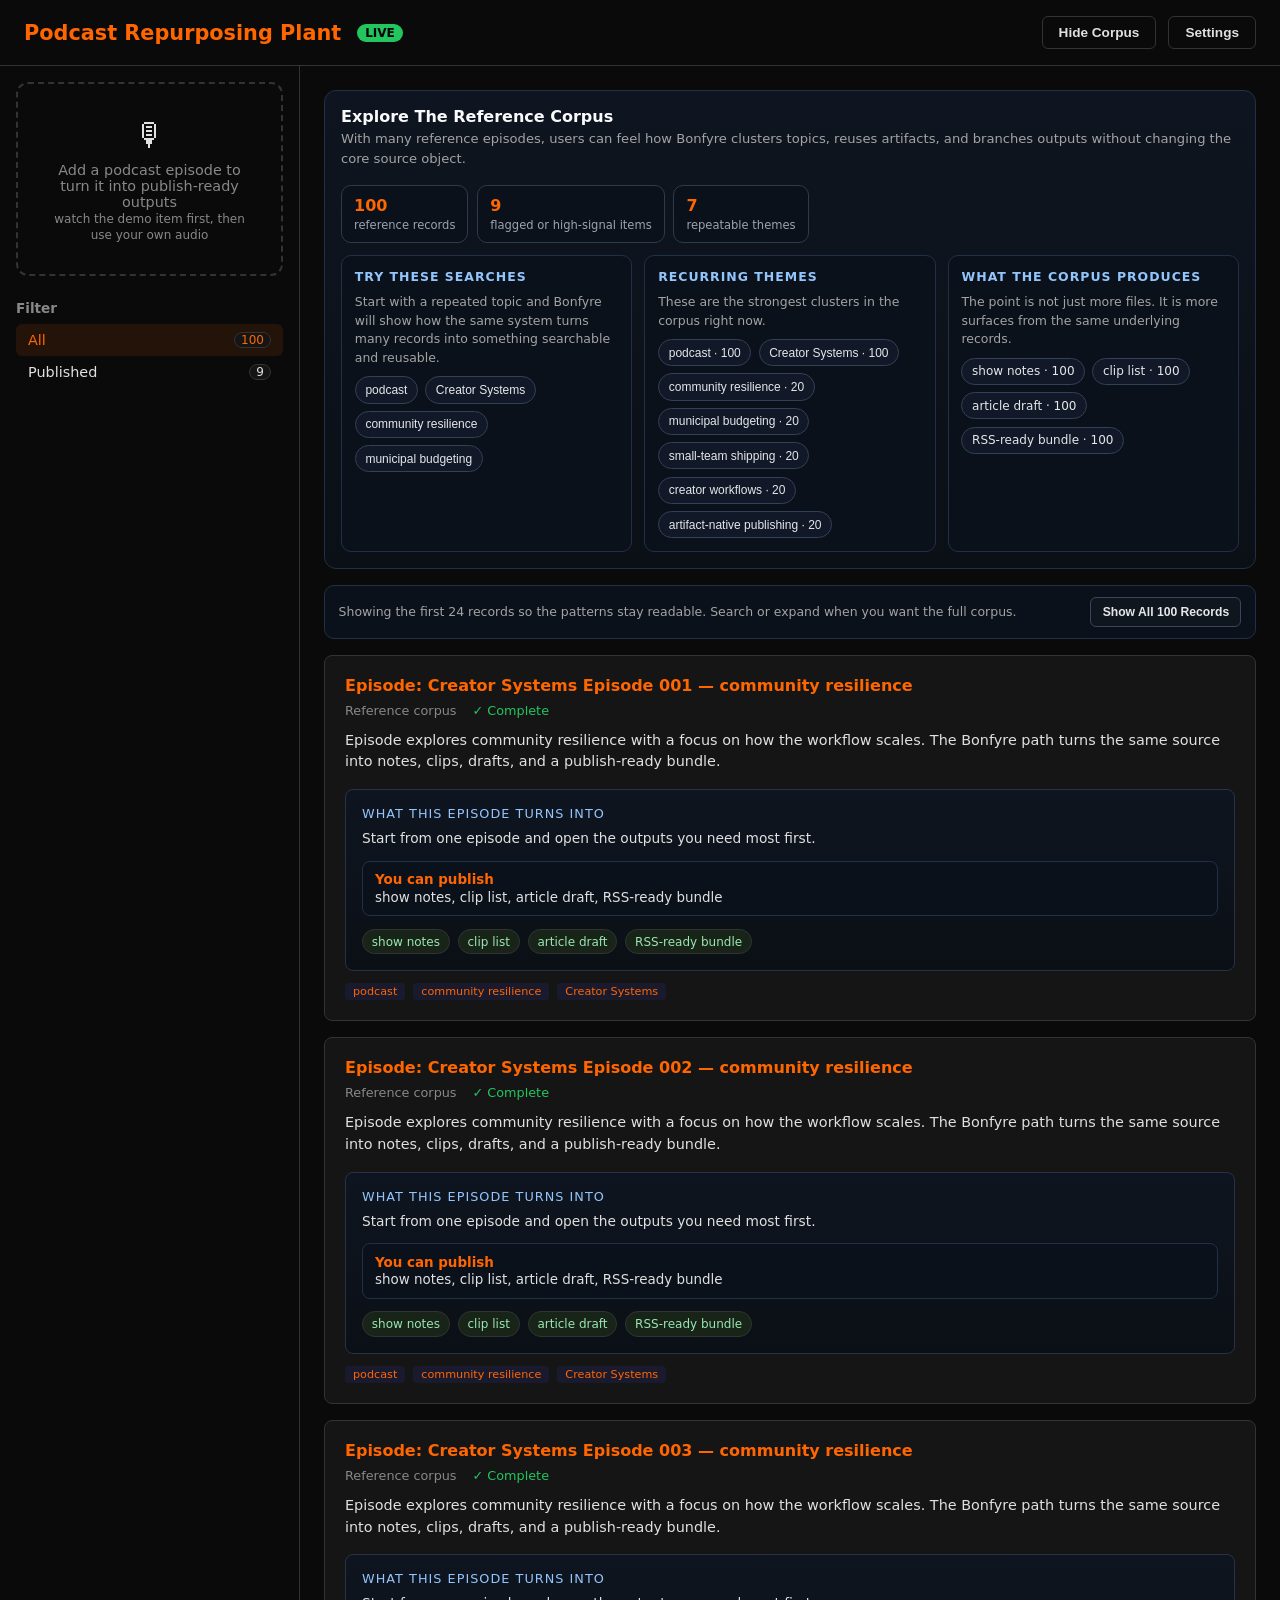
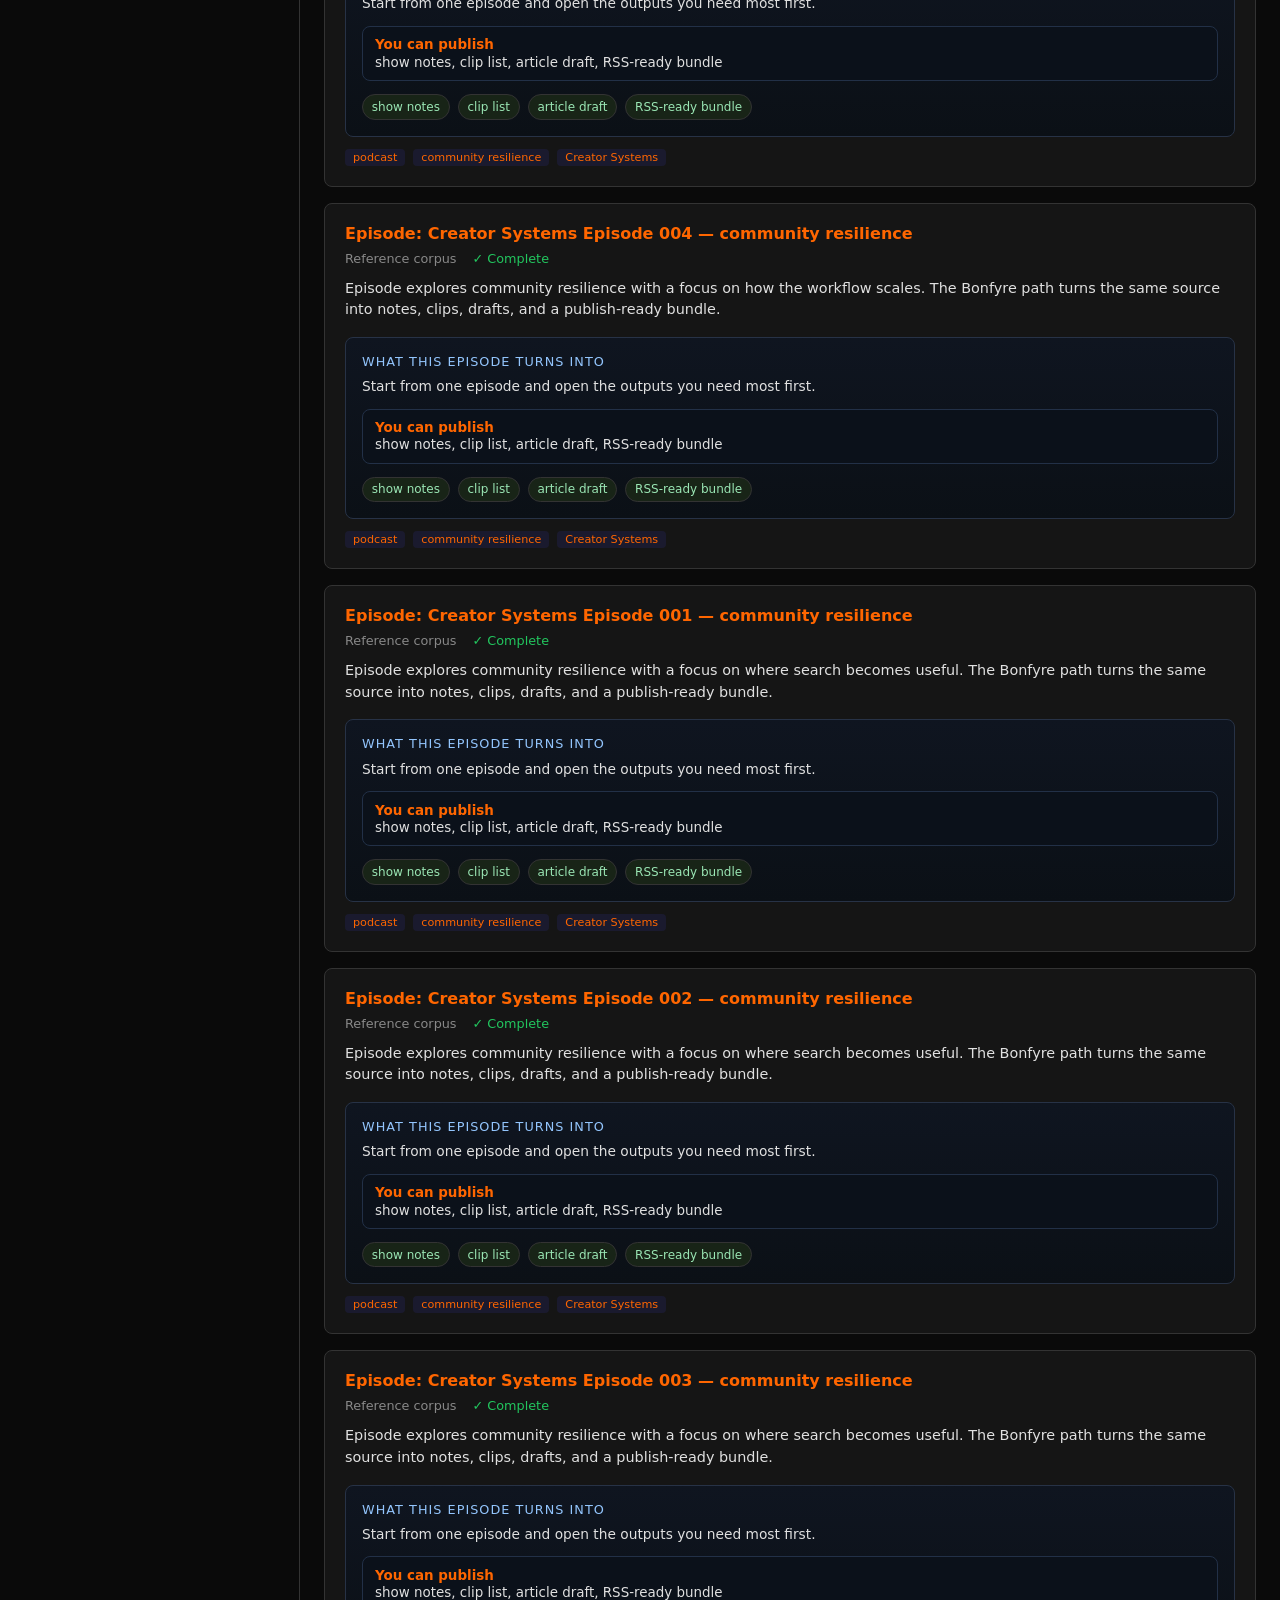
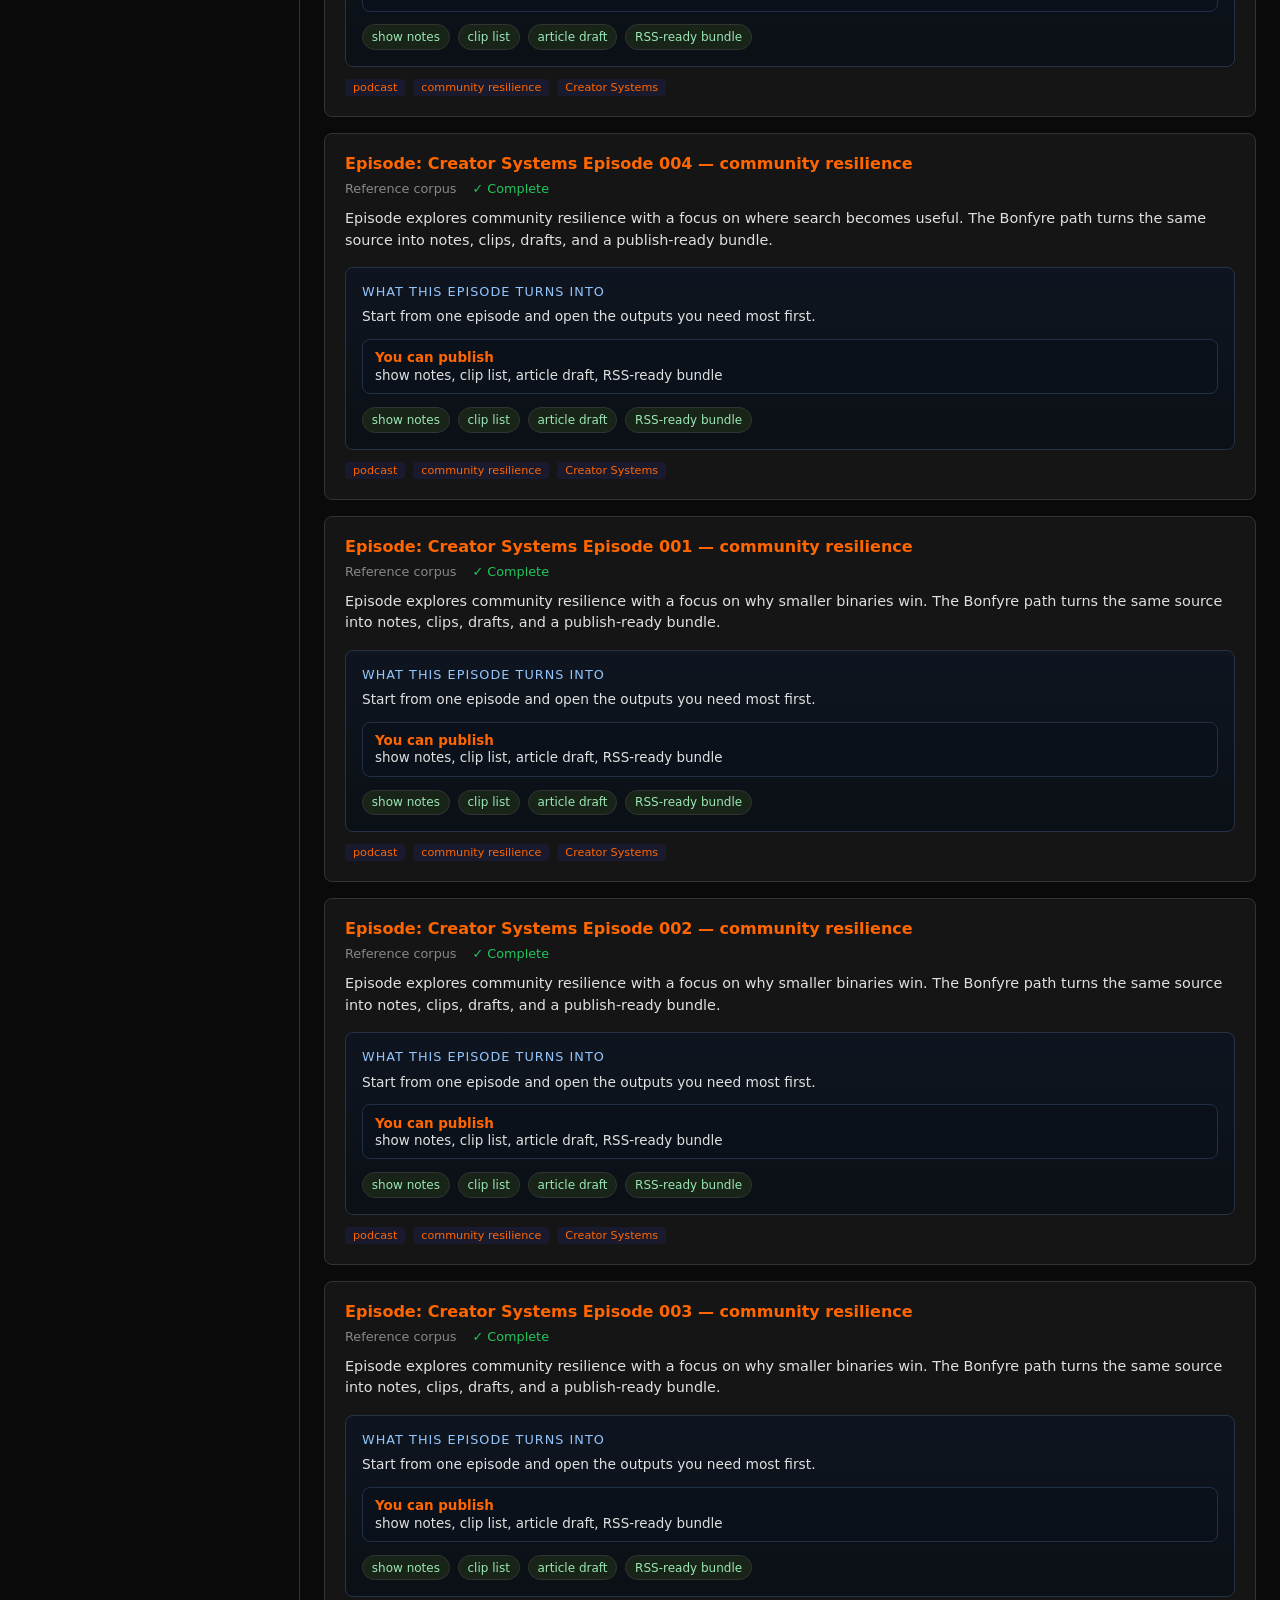
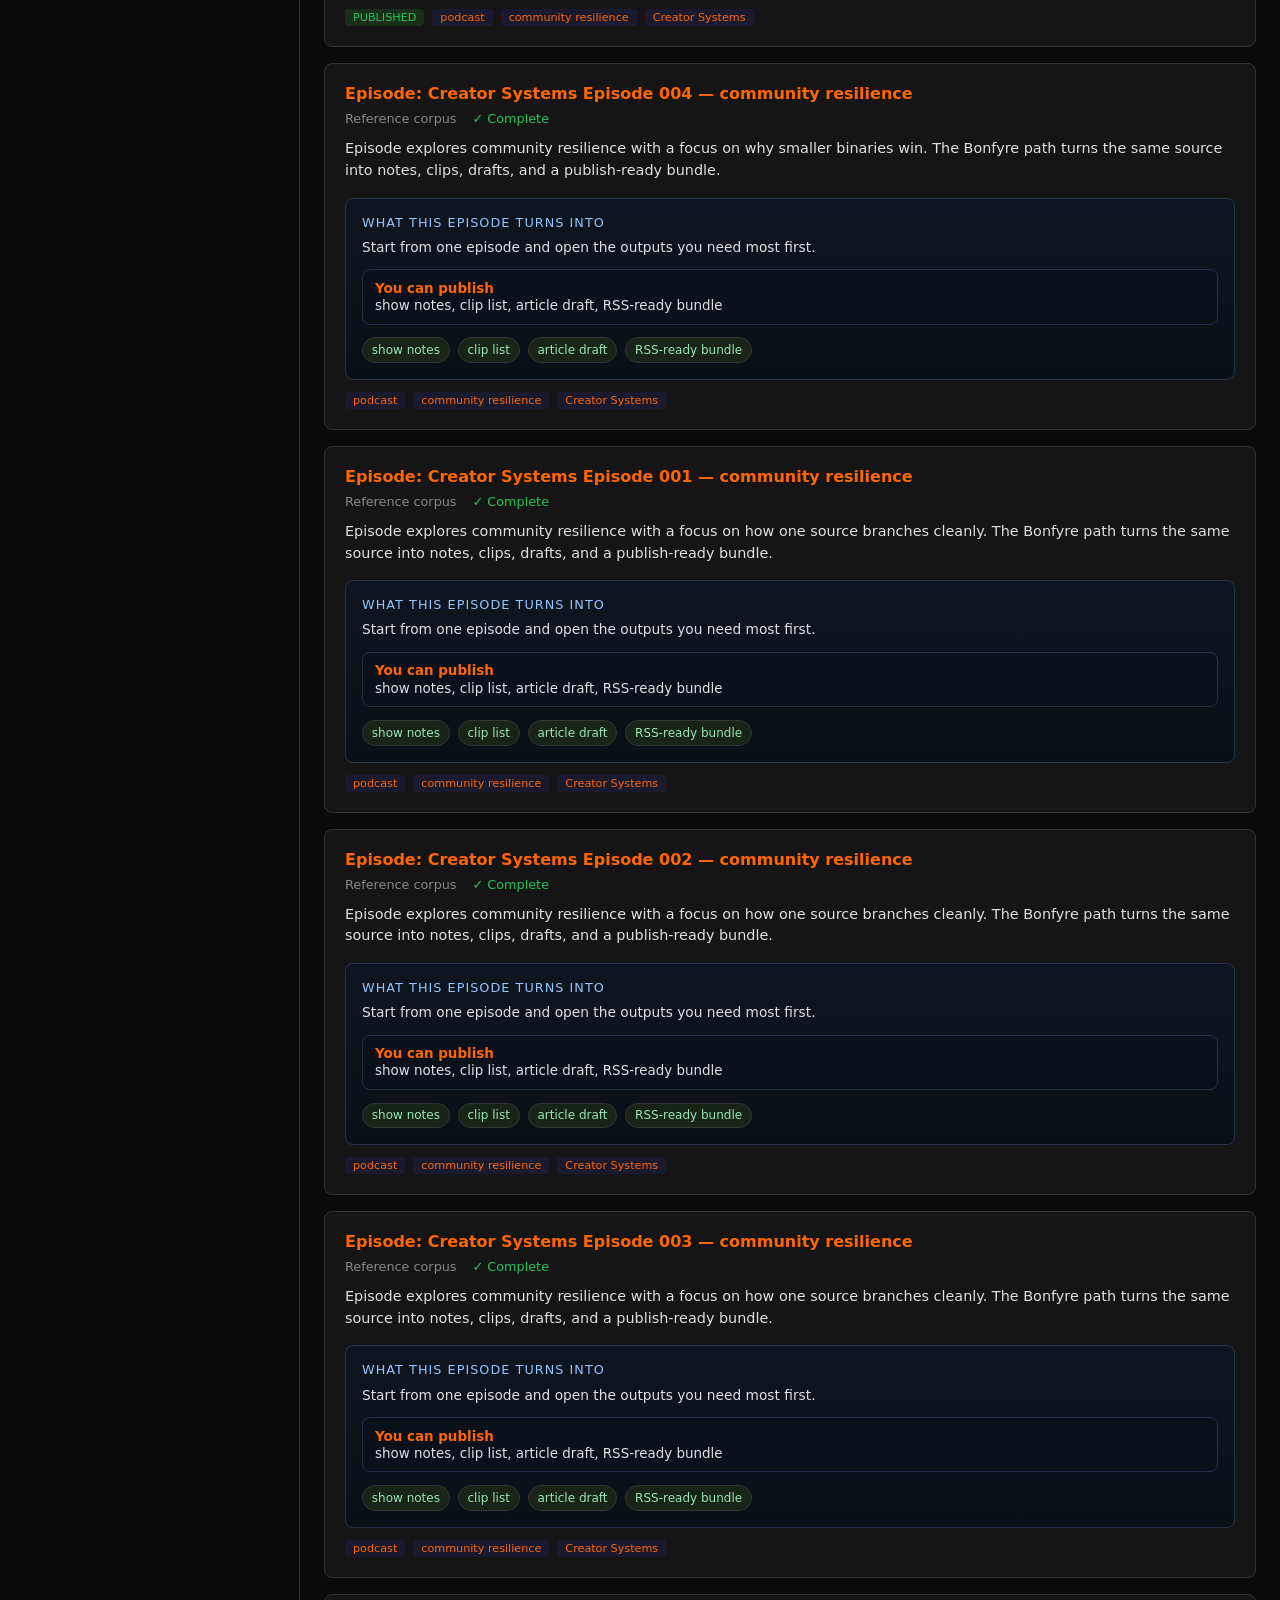
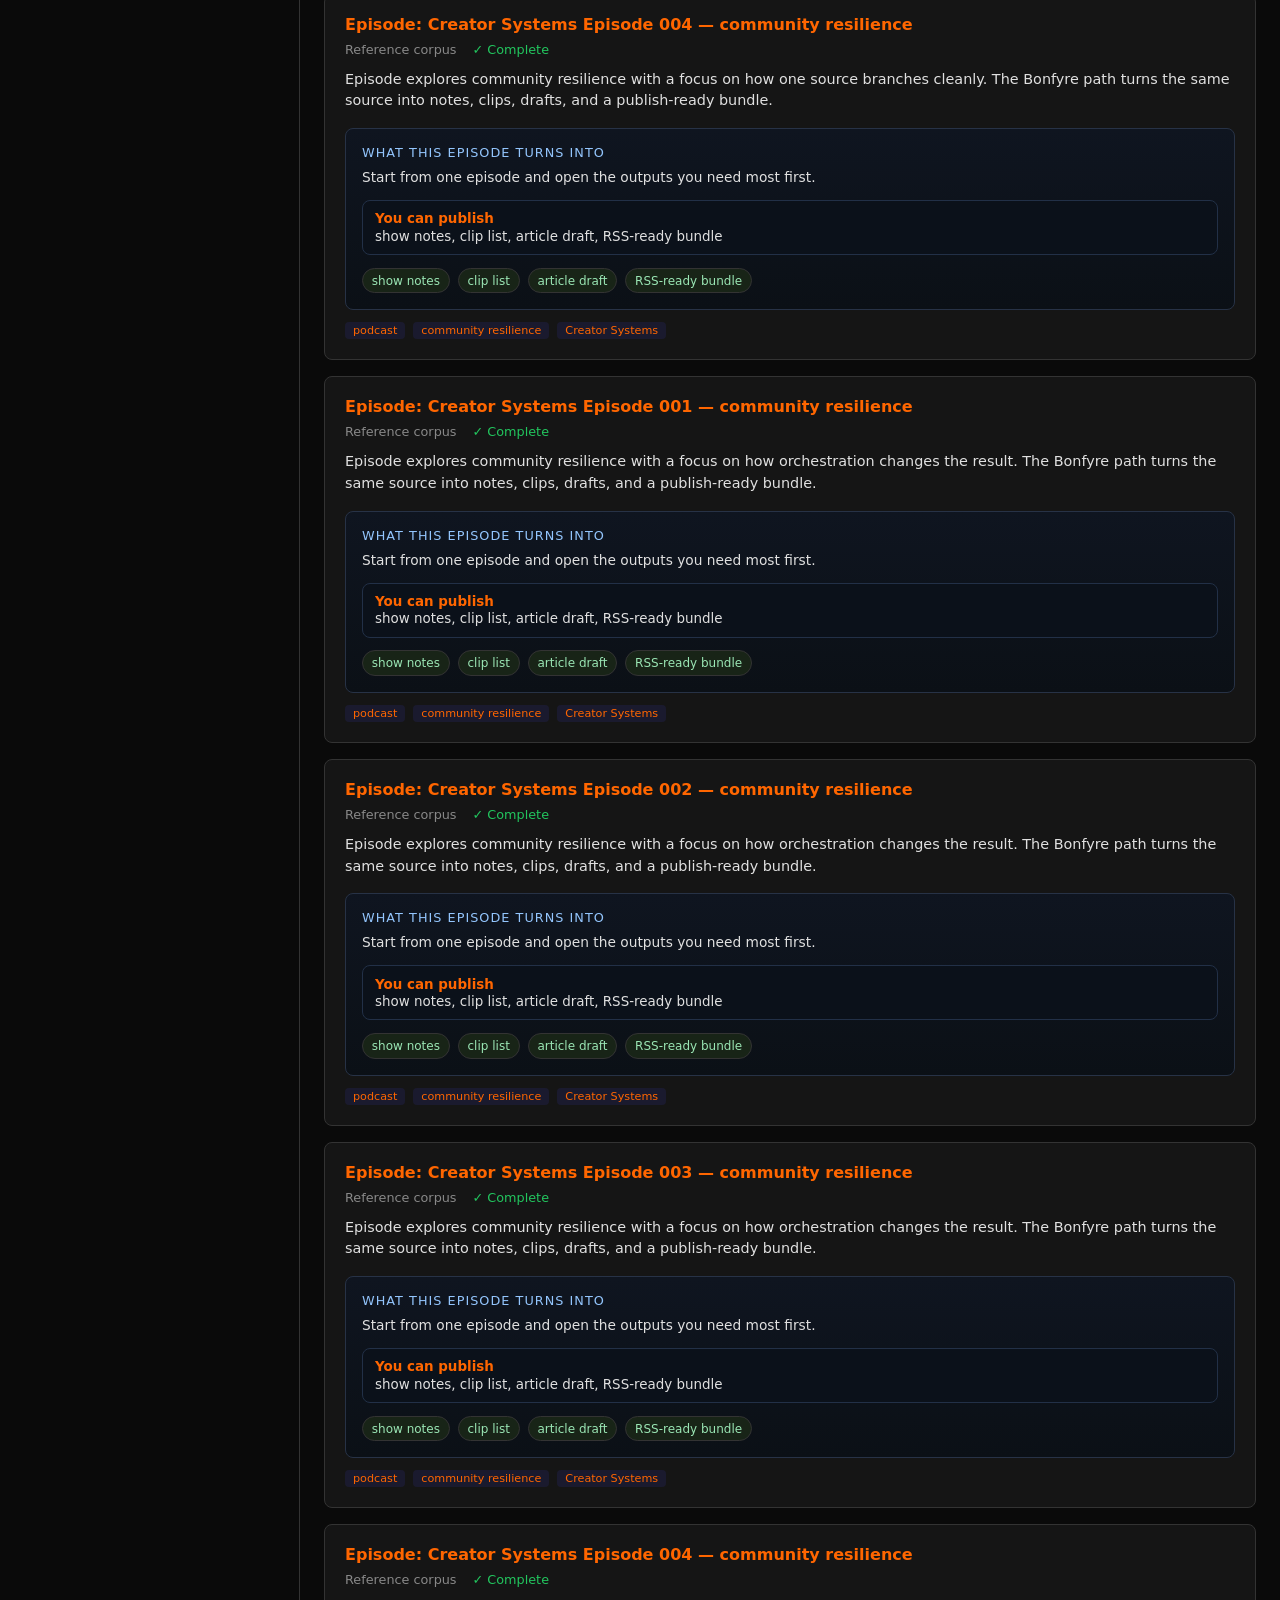
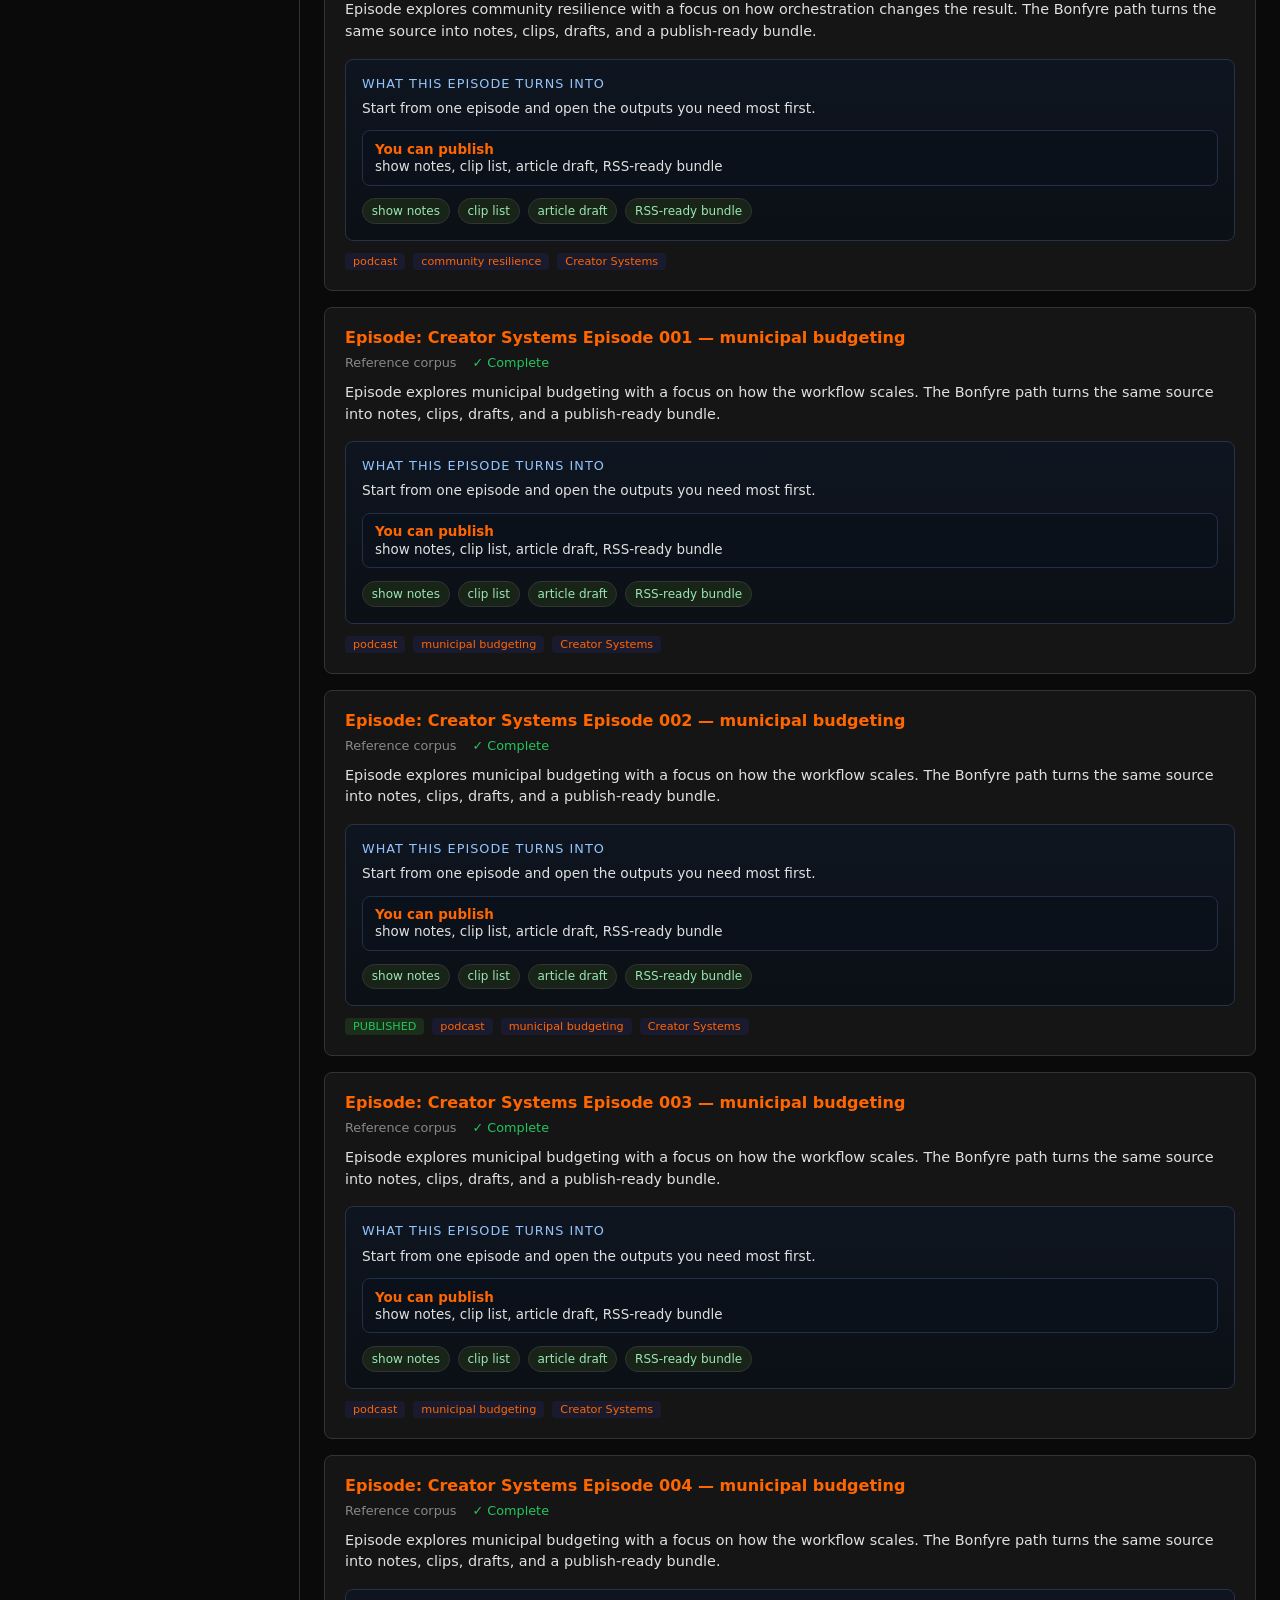
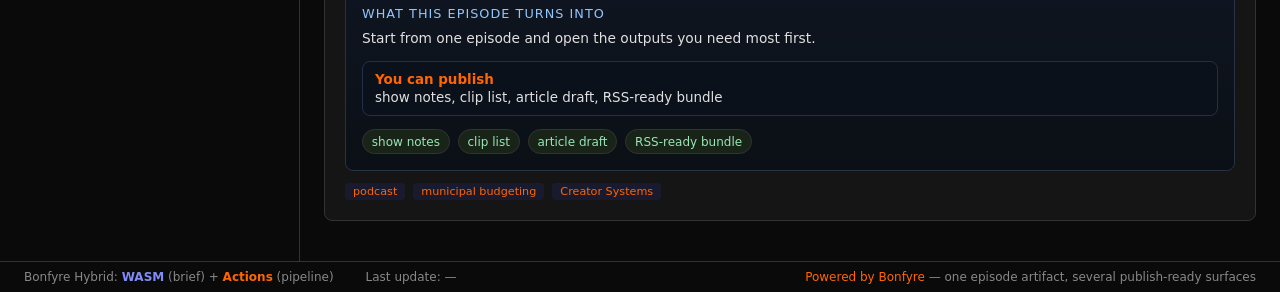
==== site/index.html @ 1b38c463 "Remove staged-demo language from live apps" ====
<!DOCTYPE html>
<html lang="en">
<head>
  <meta charset="utf-8">
  <meta name="viewport" content="width=device-width,initial-scale=1">
  <title>Podcast Repurposing Plant</title>
  <style>
    :root {
      --bg: #0a0a0a; --fg: #e0e0e0; --accent: #ff6600;
      --surface: #151515; --border: #333; --dim: #888;
      --green: #22c55e; --red: #ef4444; --yellow: #eab308;
    }
    * { margin: 0; padding: 0; box-sizing: border-box; }
    body { font-family: system-ui, -apple-system, sans-serif; background: var(--bg); color: var(--fg); }
    .app { display: grid; grid-template-columns: 300px 1fr; grid-template-rows: auto 1fr auto; min-height: 100vh; }
    header { grid-column: 1 / -1; padding: 1rem 1.5rem; border-bottom: 1px solid var(--border); display: flex; align-items: center; gap: 1rem; }
    .sidebar { border-right: 1px solid var(--border); padding: 1rem; overflow-y: auto; }
    .main { padding: 1.5rem; overflow-y: auto; }
    h1 { font-size: 1.3rem; color: var(--accent); }
    .badge { font-size: .75rem; padding: 2px 8px; border-radius: 999px; font-weight: 600; }
    .badge-live { background: var(--green); color: #000; }
    .badge-processing { background: var(--yellow); color: #000; animation: pulse 1.5s infinite; }
    @keyframes pulse { 50% { opacity: .6; } }
    .header-right { margin-left: auto; display: flex; gap: .75rem; align-items: center; }
    .dropzone { border: 2px dashed var(--border); border-radius: 12px; padding: 2rem; text-align: center; cursor: pointer; transition: all .2s; margin-bottom: 1rem; }
    .dropzone:hover, .dropzone.drag-over { border-color: var(--accent); background: rgba(255,102,0,.05); }
    .dropzone input { display: none; }
    .dropzone-icon { font-size: 2rem; margin-bottom: .5rem; }
    .dropzone-text { color: var(--dim); font-size: .9rem; }
    .pipeline { margin-top: 1rem; }
    .pipeline-step { display: flex; align-items: center; gap: .5rem; padding: .5rem .75rem; border-left: 3px solid var(--border); margin-left: .5rem; font-size: .85rem; transition: all .3s; }
    .pipeline-step.active { border-color: var(--accent); color: var(--accent); }
    .pipeline-step.done { border-color: var(--green); color: var(--green); }
    .pipeline-step.wasm { border-color: #818cf8; color: #818cf8; }
    .pipeline-step .label { flex: 1; }
    .pipeline-step .where { font-size: .7rem; opacity: .6; }
    .card { background: var(--surface); border: 1px solid var(--border); border-radius: 8px; padding: 1.25rem; margin-bottom: 1rem; }
    .card h3 { color: var(--accent); font-size: 1rem; margin-bottom: .5rem; }
    .card-meta { font-size: .8rem; color: var(--dim); margin-bottom: .75rem; display: flex; gap: 1rem; }
    .card-body { font-size: .9rem; line-height: 1.5; }
    .card-tags { margin-top: .75rem; display: flex; gap: .5rem; flex-wrap: wrap; }
    .capability-block { margin-top: 1rem; padding: 1rem; border: 1px solid #2a2a4a; border-radius: 8px; background: #101018; }
    .capability-title { font-size: .8rem; letter-spacing: .08em; text-transform: uppercase; color: #818cf8; margin-bottom: .5rem; }
    .operator-chain, .output-grid, .swap-list { display: flex; gap: .5rem; flex-wrap: wrap; }
    .operator-chip, .output-chip, .swap-chip { font-size: .75rem; padding: .3rem .55rem; border-radius: 999px; border: 1px solid var(--border); }
    .operator-chip { background: #16162a; color: #d7dcff; }
    .output-chip { background: #182417; color: #9ae6b4; }
    .swap-chip { background: #241a12; color: #f6ad55; }
    .capability-copy { font-size: .8rem; color: var(--dim); margin: .65rem 0; }
    .result-block { margin-top: 1rem; padding: 1rem; border: 1px solid #273246; border-radius: 8px; background: linear-gradient(180deg,#0f1520,#0b1016); }
    .result-title { font-size: .8rem; letter-spacing: .08em; text-transform: uppercase; color: #93c5fd; margin-bottom: .45rem; }
    .result-copy { font-size: .86rem; line-height: 1.5; color: var(--fg); margin-bottom: .75rem; }
    .result-list { display: grid; gap: .45rem; margin-bottom: .8rem; }
    .result-item { padding: .65rem .75rem; border: 1px solid #223047; border-radius: 8px; background: #0b111a; font-size: .84rem; color: var(--fg); }
    .result-item strong { color: var(--accent); display: block; margin-bottom: .15rem; }
    .result-actions { display: flex; gap: .5rem; flex-wrap: wrap; }
    .result-link { display: inline-flex; align-items: center; gap: .35rem; padding: .45rem .7rem; border-radius: 6px; border: 1px solid #38465d; background: rgba(255,255,255,.02); color: var(--fg); text-decoration: none; font-size: .78rem; font-weight: 600; }
    .result-link:hover { border-color: var(--accent); color: var(--accent); }
    .tag { font-size: .7rem; padding: 2px 8px; border-radius: 4px; background: #1a1a2e; color: var(--accent); }
    .tag-urgent { background: #3b1111; color: var(--red); }
    .preview { background: #0d0d1a; border: 1px solid #2a2a4a; border-radius: 8px; padding: 1rem; margin-top: 1rem; }
    .preview h4 { color: #818cf8; font-size: .85rem; margin-bottom: .5rem; }
    .preview pre { font-size: .8rem; white-space: pre-wrap; color: var(--dim); max-height: 300px; overflow-y: auto; }
    .wasm-badge { font-size: .65rem; background: #818cf8; color: #000; padding: 1px 6px; border-radius: 3px; margin-left: .5rem; }
    .config { margin-top: 1.5rem; }
    .config h4 { font-size: .85rem; color: var(--dim); margin-bottom: .5rem; }
    .config input { width: 100%; padding: .5rem; background: var(--surface); border: 1px solid var(--border); border-radius: 4px; color: var(--fg); font-size: .85rem; margin-bottom: .5rem; }
    .config label { font-size: .8rem; color: var(--dim); display: block; margin-bottom: .25rem; }
    .btn { padding: .5rem 1rem; border-radius: 6px; border: none; cursor: pointer; font-size: .85rem; font-weight: 600; transition: all .15s; }
    .btn-primary { background: var(--accent); color: #000; }
    .btn-primary:hover { background: #e65c00; }
    .btn-ghost { background: transparent; border: 1px solid var(--border); color: var(--fg); }
    .filter-list { list-style: none; margin-top: .5rem; }
    .filter-item { padding: .5rem .75rem; border-radius: 6px; cursor: pointer; font-size: .9rem; display: flex; justify-content: space-between; }
    .filter-item:hover { background: rgba(255,255,255,.05); }
    .filter-item.active { background: rgba(255,102,0,.1); color: var(--accent); }
    .filter-count { font-size: .75rem; background: var(--surface); border: 1px solid var(--border); padding: 0 6px; border-radius: 999px; }
    .status-bar { grid-column: 1 / -1; border-top: 1px solid var(--border); padding: .5rem 1.5rem; font-size: .75rem; color: var(--dim); display: flex; gap: 2rem; }
    @media (max-width: 980px) { .compare-grid { grid-template-columns: 1fr; } }
    @media (max-width: 768px) { .app { grid-template-columns: 1fr; } .sidebar { border-right: none; border-bottom: 1px solid var(--border); } }
    

  </style>
</head>
<body>
  <div class="app">
    <header>
      <h1>Podcast Repurposing Plant</h1>
      <span class="badge badge-live" id="statusBadge">LIVE</span>
      <div class="header-right">
        <button class="btn btn-ghost" id="toggleDemoBtn" type="button">Hide Corpus</button>
        <button class="btn btn-ghost" onclick="toggleConfig()">Settings</button>
      </div>
    </header>
    <div class="sidebar">
      <div class="dropzone" id="dropzone">
        <div class="dropzone-icon">🎙</div>
        <div class="dropzone-text">Add a podcast episode to turn it into publish-ready outputs<br><small>watch the demo item first, then use your own audio</small></div>
        <input type="file" id="fileInput" accept="audio/*,.wav,.mp3,.m4a,.ogg,.flac,.webm" multiple>
      </div>
      <div class="pipeline" id="pipeline" style="display:none;">
        <div class="pipeline-step" data-step="prepare"><span class="label">Prepare intake file</span><span class="where">Browser</span></div>
        <div class="pipeline-step" data-step="commit"><span class="label">Upload + commit</span><span class="where">GitHub Web</span></div>
        <div class="pipeline-step" data-step="process"><span class="label">bonfyre-transcribe</span><span class="where">Actions</span></div>
        <div class="pipeline-step" data-step="clean"><span class="label">bonfyre-transcript-clean</span><span class="where">Actions</span></div>
        <div class="pipeline-step" data-step="paragraph"><span class="label">bonfyre-paragraph</span><span class="where">Actions</span></div>
        <div class="pipeline-step" data-step="brief"><span class="label">bonfyre-brief</span><span class="where wasm-badge">WASM</span></div>
        <div class="pipeline-step" data-step="clips"><span class="label">bonfyre-clips</span><span class="where">Actions</span></div>
        <div class="pipeline-step" data-step="tag"><span class="label">bonfyre-tag</span><span class="where">Actions</span></div>
        <div class="pipeline-step" data-step="render"><span class="label">bonfyre-render</span><span class="where">Actions</span></div>
        <div class="pipeline-step" data-step="pack"><span class="label">bonfyre-pack</span><span class="where">Actions</span></div>
        <div class="pipeline-step" data-step="emit"><span class="label">bonfyre-emit (HTML + RSS)</span><span class="where">Actions</span></div>

      </div>
      <div class="preview" id="wasmPreview" style="display:none;">
        <h4>Live Preview <span class="wasm-badge">WASM</span></h4>
        <pre id="previewContent">Processing…</pre>
      </div>
      <div class="preview" id="intakePreview" style="display:none;">
        <h4>GitHub Intake</h4>
        <pre id="intakeContent">Preparing upload…</pre>
        <div style="margin-top:.75rem;display:flex;gap:.5rem;flex-wrap:wrap;">
          <a class="btn btn-primary" id="downloadPrepared" href="#" download>Download Intake Copy</a>
          <a class="btn btn-ghost" id="openUploadFolder" href="#" target="_blank" rel="noreferrer">Open GitHub Folder</a>
          <button class="btn btn-ghost" id="markUploaded" type="button">I Uploaded It</button>
        </div>
      </div>
      <h4 style="margin-top:1.5rem;font-size:.85rem;color:var(--dim);">Filter</h4>
      <ul class="filter-list" id="filterList">
        <li class="filter-item active" data-filter="all">All <span class="filter-count" id="countAll">0</span></li>
        <li class="filter-item" data-filter="flagged">Published <span class="filter-count">0</span></li>

      </ul>
      <div class="config" id="configPanel" style="display:none;">
        <h4>GitHub Connection</h4>
        <label>Repository (owner/repo)</label>
        <input type="text" id="cfgRepo" placeholder="Nickgonzales76017/pages-podcast-plant">
        <label>Branch</label>
        <input type="text" id="cfgBranch" value="main">
        <button class="btn btn-primary" onclick="saveConfig()" style="width:100%;margin-top:.5rem;">Save</button>
      </div>
    </div>
    <div class="main" id="boardContent">
      <div style="text-align:center;padding:4rem 2rem;color:var(--dim);">
        <p style="font-size:1.2rem;margin-bottom:.5rem;">No episodes yet</p>
        <p>Drop a podcast episode to auto-generate show notes, clips, and an RSS feed.</p>
        <p style="margin-top:1.5rem;font-size:.85rem;line-height:1.6;">
          <strong style="color:var(--accent);">Path 3 — Hybrid Architecture</strong><br>
          Prepare intake copy → upload with <strong style="color:var(--accent)">GitHub’s own web UI</strong><br>→ <strong style="color:var(--accent)">Actions</strong> transcribes, cleans, paragraphs, clips → <strong style="color:#818cf8">WASM</strong> briefs in-browser → Pages deploys
        </p>
        <div style="margin-top:1.5rem;display:grid;grid-template-columns:repeat(auto-fit,minmax(130px,1fr));gap:.75rem;text-align:center;font-size:.8rem;">
          <div style="padding:.5rem;border:1px solid var(--border);border-radius:6px;">
            <div style="color:var(--accent);font-weight:600;font-size:1rem;">One episode</div>
            <div>single source in</div>
          </div>
          <div style="padding:.5rem;border:1px solid var(--border);border-radius:6px;">
            <div style="color:var(--accent);font-weight:600;font-size:1rem;">Many outputs</div>
            <div>notes, clips, bundle out</div>
          </div>
          <div style="padding:.5rem;border:1px solid var(--border);border-radius:6px;">
            <div style="color:var(--accent);font-weight:600;font-size:1rem;">Clear compare</div>
            <div>core path versus expanded path</div>
          </div>
          <div style="padding:.5rem;border:1px solid var(--border);border-radius:6px;">
            <div style="color:var(--accent);font-weight:600;font-size:1rem;">No prompt UI</div>
            <div>the repurposing is built in</div>
          </div>
        </div>
        <p style="margin-top:1rem;font-size:.75rem;color:var(--dim);">
          Start from the reference episode, then clear demo data and run your own publishing flow.
        </p>
      </div>
    </div>
    <div class="status-bar">
      <span>Bonfyre Hybrid: <strong style="color:#818cf8">WASM</strong> (brief) + <strong style="color:var(--accent)">Actions</strong> (pipeline)</span>
      <span id="lastUpdate">Last update: —</span>
      <span style="margin-left:auto;">
        <a href="https://github.com/Nickgonzales76017/bonfyre" style="color:var(--accent);text-decoration:none;">Powered by Bonfyre</a>
        &mdash; one episode artifact, several publish-ready surfaces
      </span>
    </div>
  </div>
  <script src="js/github-intake.js"></script>
  <script>
    const STORE_KEY = 'bonfyre_pages-podcast-plant_config';
    const ITEMS_KEY = 'bonfyre_pages-podcast-plant_items';
    const INPUT_PATH = 'input';
    const DEFAULT_REPO = 'Nickgonzales76017/pages-podcast-plant';
    const DEFAULT_BRANCH = 'main';

    let config = Object.assign({ repo: DEFAULT_REPO, branch: DEFAULT_BRANCH }, JSON.parse(localStorage.getItem(STORE_KEY) || '{}'));
    let items = JSON.parse(localStorage.getItem(ITEMS_KEY) || '[]');
    let briefWorker = null;
    let activeIntake = null;

    function toggleConfig() {
      const p = document.getElementById('configPanel');
      p.style.display = p.style.display === 'none' ? 'block' : 'none';
      if (p.style.display === 'block') {
        document.getElementById('cfgRepo').value = config.repo || '';
        document.getElementById('cfgBranch').value = config.branch || 'main';
      }
    }
    function saveConfig() {
      config = {
        repo: document.getElementById('cfgRepo').value.trim() || DEFAULT_REPO,
        branch: document.getElementById('cfgBranch').value.trim() || DEFAULT_BRANCH
      };
      localStorage.setItem(STORE_KEY, JSON.stringify(config));
      document.getElementById('configPanel').style.display = 'none';
    }

    const dropzone = document.getElementById('dropzone');
    const fileInput = document.getElementById('fileInput');
    dropzone.addEventListener('click', () => fileInput.click());
    dropzone.addEventListener('dragover', e => { e.preventDefault(); dropzone.classList.add('drag-over'); });
    dropzone.addEventListener('dragleave', () => dropzone.classList.remove('drag-over'));
    dropzone.addEventListener('drop', e => {
      e.preventDefault(); dropzone.classList.remove('drag-over');
      [...e.dataTransfer.files].forEach(f => handleFile(f));
    });
    fileInput.addEventListener('change', e => { [...e.target.files].forEach(f => handleFile(f)); });

    async function handleFile(file) {
      if (!config.repo) { toggleConfig(); alert('Configure the GitHub repository first.'); return; }
      const preparedName = BonfyreGitHubIntake.createPreparedName(file.name);
      const targetPath = INPUT_PATH + '/' + preparedName;
      const itemId = preparedName.replace(/\.[^.]*$/, '');

      showPipeline(); updateStep('prepare', 'active'); updateStep('brief', 'wasm');
      activeIntake = { id: itemId, file: preparedName, originalFile: file.name, targetPath, uploadFolderUrl: buildUploadFolderUrl(), pollingStarted: false };
      try {
        const preparedDownload = BonfyreGitHubIntake.createPreparedDownload(file, preparedName);
        updateStep('prepare', 'done');
        updateStep('commit', 'active');
        showIntakePreview(activeIntake, preparedDownload);

        const item = { id: itemId, file: preparedName, time: new Date().toLocaleString(), status: 'awaiting-upload', brief: null, tags: [], flagged: false, targetPath };
        items = BonfyreGitHubIntake.upsertItem(items, item);
        localStorage.setItem(ITEMS_KEY, JSON.stringify(items));
        renderBoard();
        showWasmPreview('GitHub-native launch ready.\n\n1. Download the intake-ready copy.\n2. Upload it in the repo input folder using GitHub web UI.\n3. Commit on the configured branch.\n\nPodcast Repurposing Plant will poll the public artifact outputs after that commit lands.');
      } catch (err) { console.error('Intake preparation failed:', err); alert('Intake preparation failed: ' + err.message); hidePipeline(); }
    }
    async function githubGetFile(path) {
      return BonfyreGitHubIntake.fetchRawFile({
        repo: config.repo,
        branch: config.branch,
        path: path
      });
    }

    function buildUploadFolderUrl() {
      return BonfyreGitHubIntake.buildUploadFolderUrl({
        repo: config.repo,
        branch: config.branch,
        inputPath: INPUT_PATH
      });
    }

    function showIntakePreview(intake, preparedDownload) {
      const panel = document.getElementById('intakePreview');
      const content = document.getElementById('intakeContent');
      const downloadLink = document.getElementById('downloadPrepared');
      const uploadLink = document.getElementById('openUploadFolder');
      panel.style.display = 'block';
      content.textContent = BonfyreGitHubIntake.buildIntakeMessage({
        preparedName: intake.file,
        routeLabel: 'podcast intake',
        targetPath: intake.targetPath,
        branch: config.branch
      });
      downloadLink.href = preparedDownload.href;
      downloadLink.download = preparedDownload.download;
      uploadLink.href = intake.uploadFolderUrl;
    }

    function markUploaded() {
      if (!activeIntake) return;
      updateStep('commit', 'done');
      updateStep('process', 'active');
      const idx = items.findIndex(h => h.id === activeIntake.id);
      if (idx >= 0) {
        items[idx].status = 'processing';
        localStorage.setItem(ITEMS_KEY, JSON.stringify(items));
        renderBoard();
      }
      if (!activeIntake.pollingStarted) {
        activeIntake.pollingStarted = true;
        pollForCompletion(activeIntake.id, activeIntake.file);
      }
    }

    function initBriefWorker() {
      if (window.Worker) {
        try {
          briefWorker = new Worker('js/brief-worker.js');
          briefWorker.onmessage = function(e) {
            if (e.data.type === 'brief') {
              showWasmPreview(e.data.result);
              const idx = items.findIndex(h => h.id === e.data.id);
              if (idx >= 0) { items[idx].brief = e.data.result; items[idx].status = 'previewed'; localStorage.setItem(ITEMS_KEY, JSON.stringify(items)); renderBoard(); }
            }
          };
        } catch (_) {}
      }
    }
    function runBriefWasm(transcript, itemId) {
      if (briefWorker) { briefWorker.postMessage({ type: 'brief', text: transcript, id: itemId }); updateStep('brief', 'active'); }
    }

    async function pollForCompletion(itemId, fileName) {
      const base = fileName.replace(/\.[^.]*$/, '');
      let attempts = 0;
      const poll = setInterval(async () => {
        if (++attempts > 60) { clearInterval(poll); return; }
        try {
          const transcript = await githubGetFile('artifacts/' + base + '.transcript.json');
          if (transcript) {
            updateStep('process', 'done');
            runBriefWasm(transcript, itemId);
            const clean = await githubGetFile('artifacts/' + base + '.clean.txt');
            if (clean) updateStep('clean', 'done');
            const paragraph = await githubGetFile('artifacts/' + base + '.paragraphs.json');
            if (paragraph) updateStep('paragraph', 'done');
            const brief = await githubGetFile('artifacts/' + base + '.brief.json');
            if (brief) updateStep('brief', 'done');
            const clips = await githubGetFile('artifacts/' + base + '.clips.json');
            if (clips) updateStep('clips', 'done');
            const tags = await githubGetFile('artifacts/' + base + '.tags.json');
            if (tags) { try { const p = JSON.parse(tags); const idx = items.findIndex(h => h.id === itemId); if (idx >= 0 && p.tags) items[idx].tags = p.tags; } catch (_) {} }
            const pack = await githubGetFile('artifacts/' + base + '.pack.json');
            if (pack) updateStep('pack', 'done');
            if (brief && (clips || tags || pack || paragraph)) {
              updateStep('render', 'done'); updateStep('emit', 'done');
              const idx = items.findIndex(h => h.id === itemId);
              if (idx >= 0) { items[idx].status = 'complete'; if (brief) { items[idx].brief = BonfyreGitHubIntake.parseBriefPayload(brief); } }
              localStorage.setItem(ITEMS_KEY, JSON.stringify(items));
              renderBoard();
              document.getElementById('lastUpdate').textContent = 'Last update: ' + new Date().toLocaleTimeString();
              setTimeout(hidePipeline, 2000); clearInterval(poll);
            }
          }
        } catch (err) { console.warn('[bonfyre] poll:', err.message); }
      }, 5000);
    }

    function showPipeline() { document.getElementById('pipeline').style.display = 'block'; document.getElementById('statusBadge').className = 'badge badge-processing'; document.getElementById('statusBadge').textContent = 'READY'; }
    function hidePipeline() { document.getElementById('statusBadge').className = 'badge badge-live'; document.getElementById('statusBadge').textContent = 'LIVE'; }
    function updateStep(step, state) { const el = document.querySelector('[data-step="' + step + '"]'); if (el) el.className = 'pipeline-step ' + state; }
    function showWasmPreview(text) { document.getElementById('wasmPreview').style.display = 'block'; document.getElementById('previewContent').textContent = text; }
    function escapeHtml(value) {
      return String(value ?? '').replace(/[&<>\"']/g, ch => ({
        '&': '&amp;',
        '<': '&lt;',
        '>': '&gt;',
        '"': '&quot;',
        "'": '&#39;'
      }[ch]));
    }
    function renderResultLinks(links) {
      if (!Array.isArray(links) || !links.length) return '';
      return `<div class="result-actions">${links.map(link => `
        <a class="result-link" href="${escapeHtml(link.href || '#')}" target="_blank" rel="noreferrer noopener">${escapeHtml(link.label || 'Open artifact')}</a>
      `).join('')}</div>`;
    }

    function renderResultBlock(item) {
      if (!item) return '';
      const quickWins = [];
      if (item.compare?.floor?.title) quickWins.push({ title: 'Start here', copy: item.compare.floor.title });
      if (item.compare?.layered?.title) quickWins.push({ title: 'Then it adds', copy: item.compare.layered.title });
      if (Array.isArray(item.outputs) && item.outputs.length) quickWins.push({ title: 'You can publish', copy: item.outputs.slice(0, 4).join(', ') });
      const links = []
        .concat(item.compare?.floor?.links || [])
        .concat(item.compare?.layered?.links || [])
        .filter((link, index, arr) => link && link.href && arr.findIndex(other => other.href === link.href && other.label === link.label) === index)
        .slice(0, 4);
      return `<div class="result-block">
        <div class="result-title">What This Episode Turns Into</div>
        <p class="result-copy">${escapeHtml(item.compare?.note || item.compositionNote || 'Start from one episode and open the outputs you need most first.')}</p>
        <div class="result-list">${quickWins.map(entry => `
          <div class="result-item"><strong>${escapeHtml(entry.title)}</strong>${escapeHtml(entry.copy)}</div>
        `).join('')}</div>
        ${Array.isArray(item.outputs) && item.outputs.length ? `<div class="output-grid">${item.outputs.map(step => `<span class="output-chip">${escapeHtml(step)}</span>`).join('')}</div>` : ''}
        ${renderResultLinks(links)}
      </div>`;
    }

    function renderBoard() {
      const container = document.getElementById('boardContent');
      if (!items.length) return;
      const activeFilter = document.querySelector('.filter-item.active')?.dataset.filter || 'all';
      const filtered = activeFilter === 'all' ? items :
                       activeFilter === 'flagged' ? items.filter(h => h.flagged) :
                       items.filter(h => h.tags?.includes(activeFilter));
      let html = '';
      for (const h of filtered) {
        const statusColor = h.status === 'complete' ? 'var(--green)' : h.status === 'processing' ? 'var(--yellow)' : '#818cf8';
        const statusLabel = h.status === 'complete' ? '✓ Complete' : h.status === 'processing' ? '⏳ Processing…' : '↗ Ready for GitHub Upload';
        html += `<div class="card" data-item-id="${escapeHtml(h.id)}"><h3>Episode: ${h.file}</h3><div class="card-meta"><span>${h.time}</span><span style="color:${statusColor}">${statusLabel}</span></div><div class="card-body">${h.brief || "<em style=\"color:var(--dim)\">Repurposing episode…</em>"}</div>${renderResultBlock(h)}<div class="card-tags">${h.flagged ? "<span class=\"tag\" style=\"background:#1a2e1a;color:var(--green)\">PUBLISHED</span>" : ""}${(h.tags||[]).map(t=>`<span class="tag">${t}</span>`).join("")}</div></div>`;

      }
      container.innerHTML = html;
      document.getElementById('countAll').textContent = items.length;
    }

    document.getElementById('filterList').addEventListener('click', e => {
      const item = e.target.closest('.filter-item');
      if (!item) return;
      document.querySelectorAll('.filter-item').forEach(i => i.classList.remove('active'));
      item.classList.add('active');
      renderBoard();
    });


    
    document.getElementById('markUploaded').addEventListener('click', markUploaded);

    initBriefWorker();
    renderBoard();
  </script>
  <script src="js/demo-boot.js"></script>
  <script>
    BonfyreDemoBoot.init({
      storeKey: ITEMS_KEY,
      demoPath: 'demos/podcast-plant/demo-items.json',
      getItems: () => items,
      setItems: value => { items = value; },
      renderBoard: renderBoard
    });
  </script>
</body>
</html>
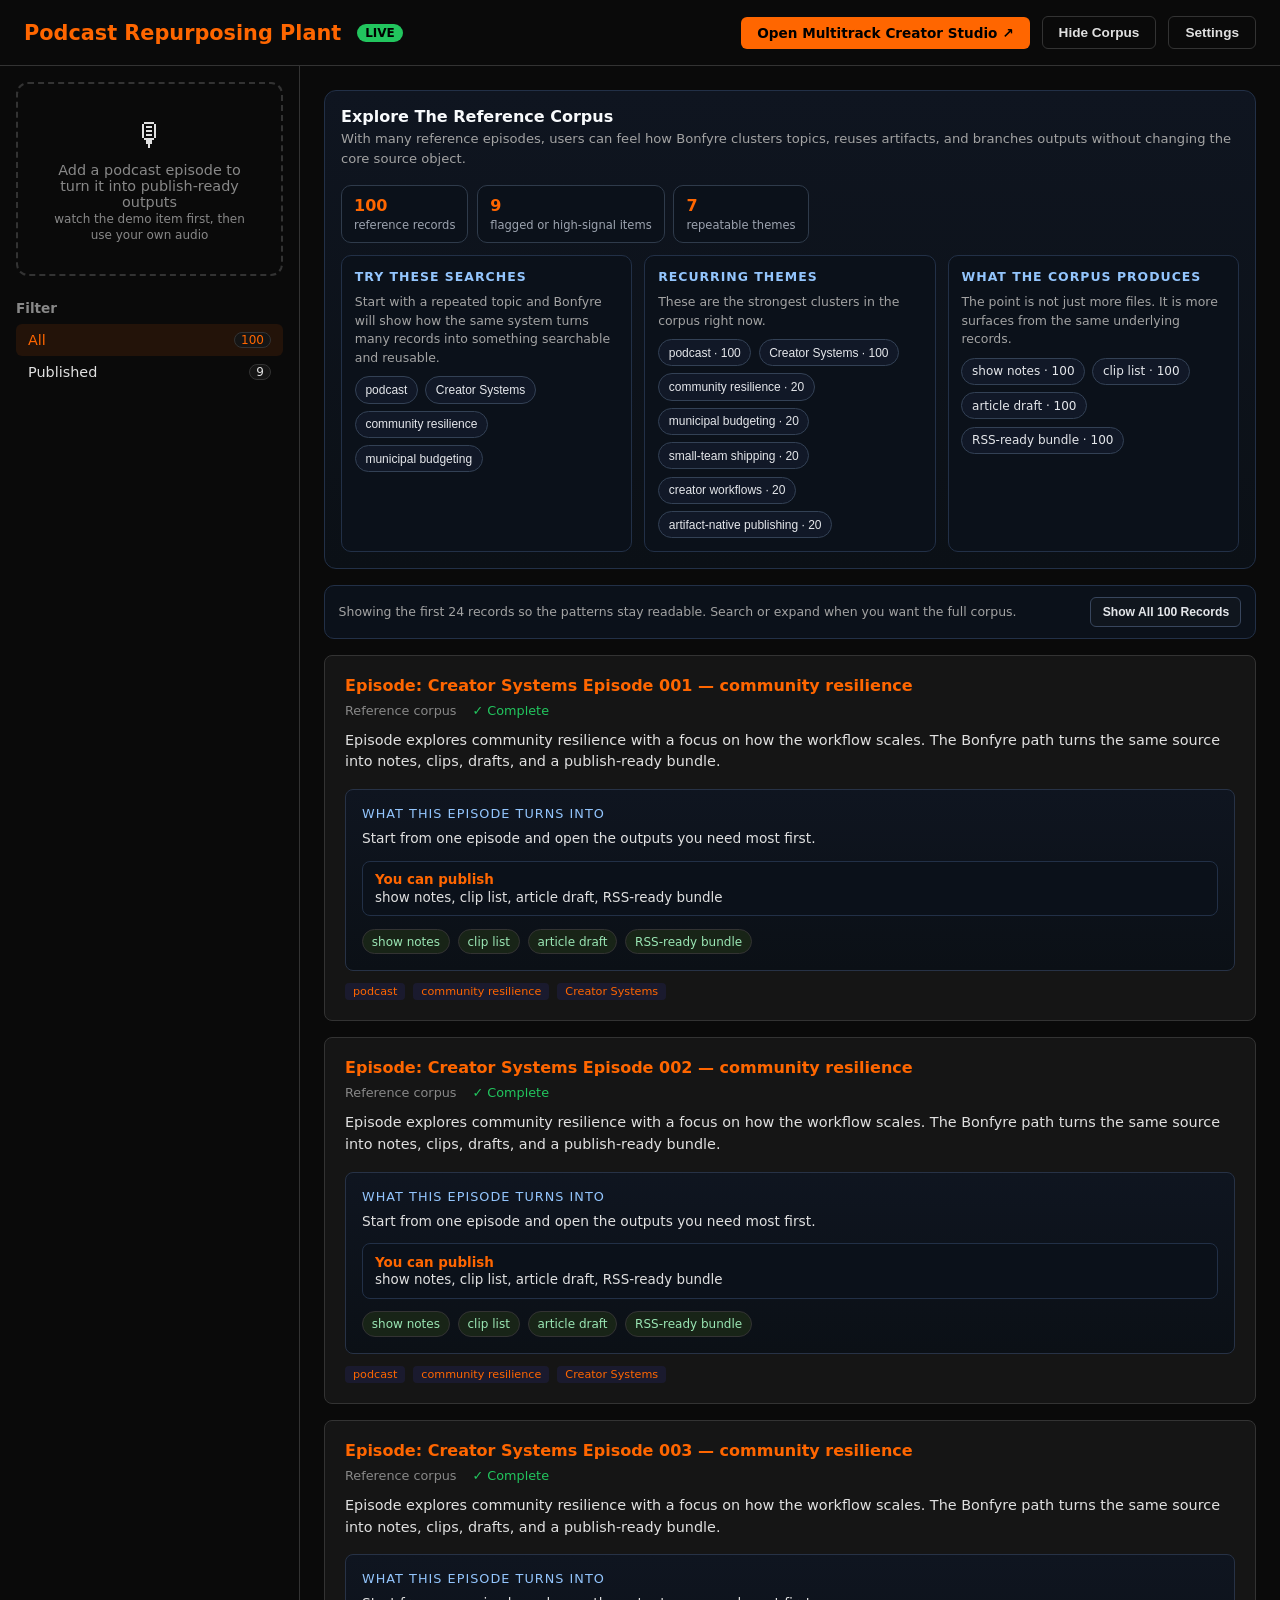
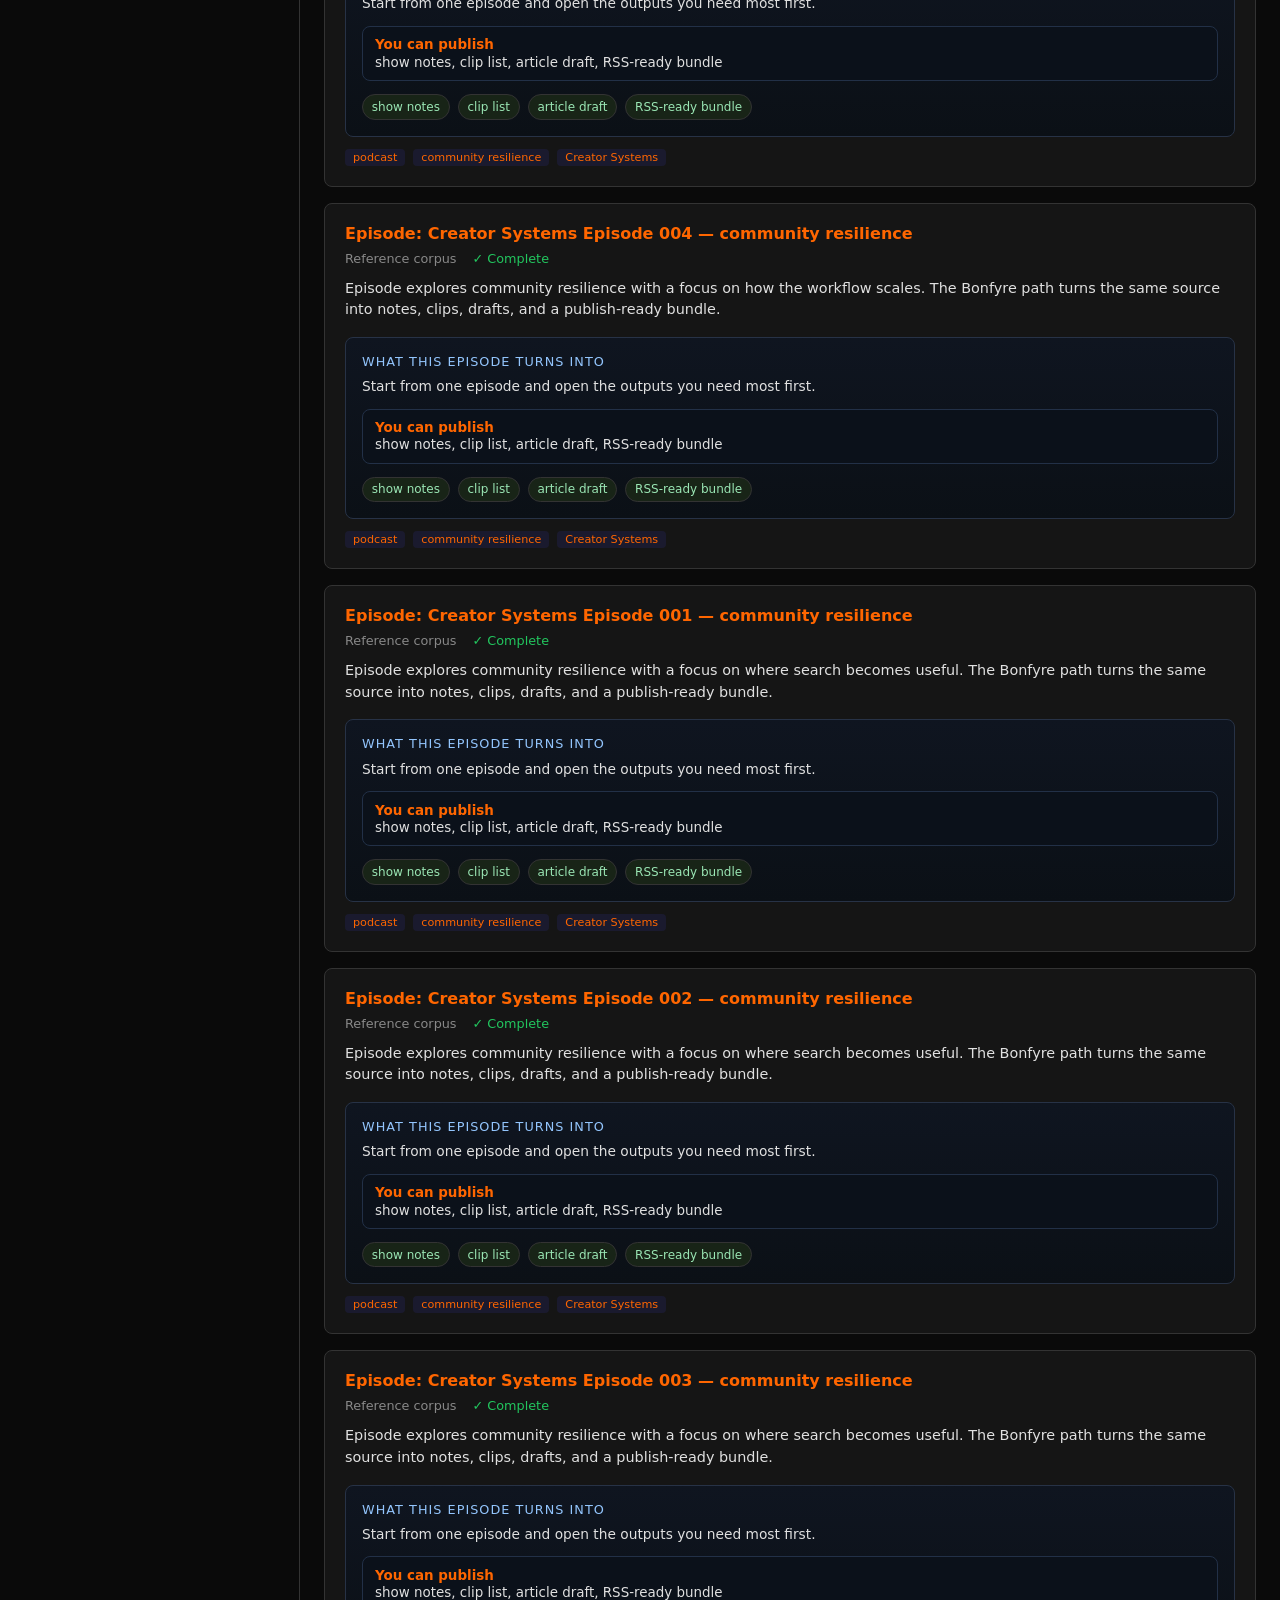
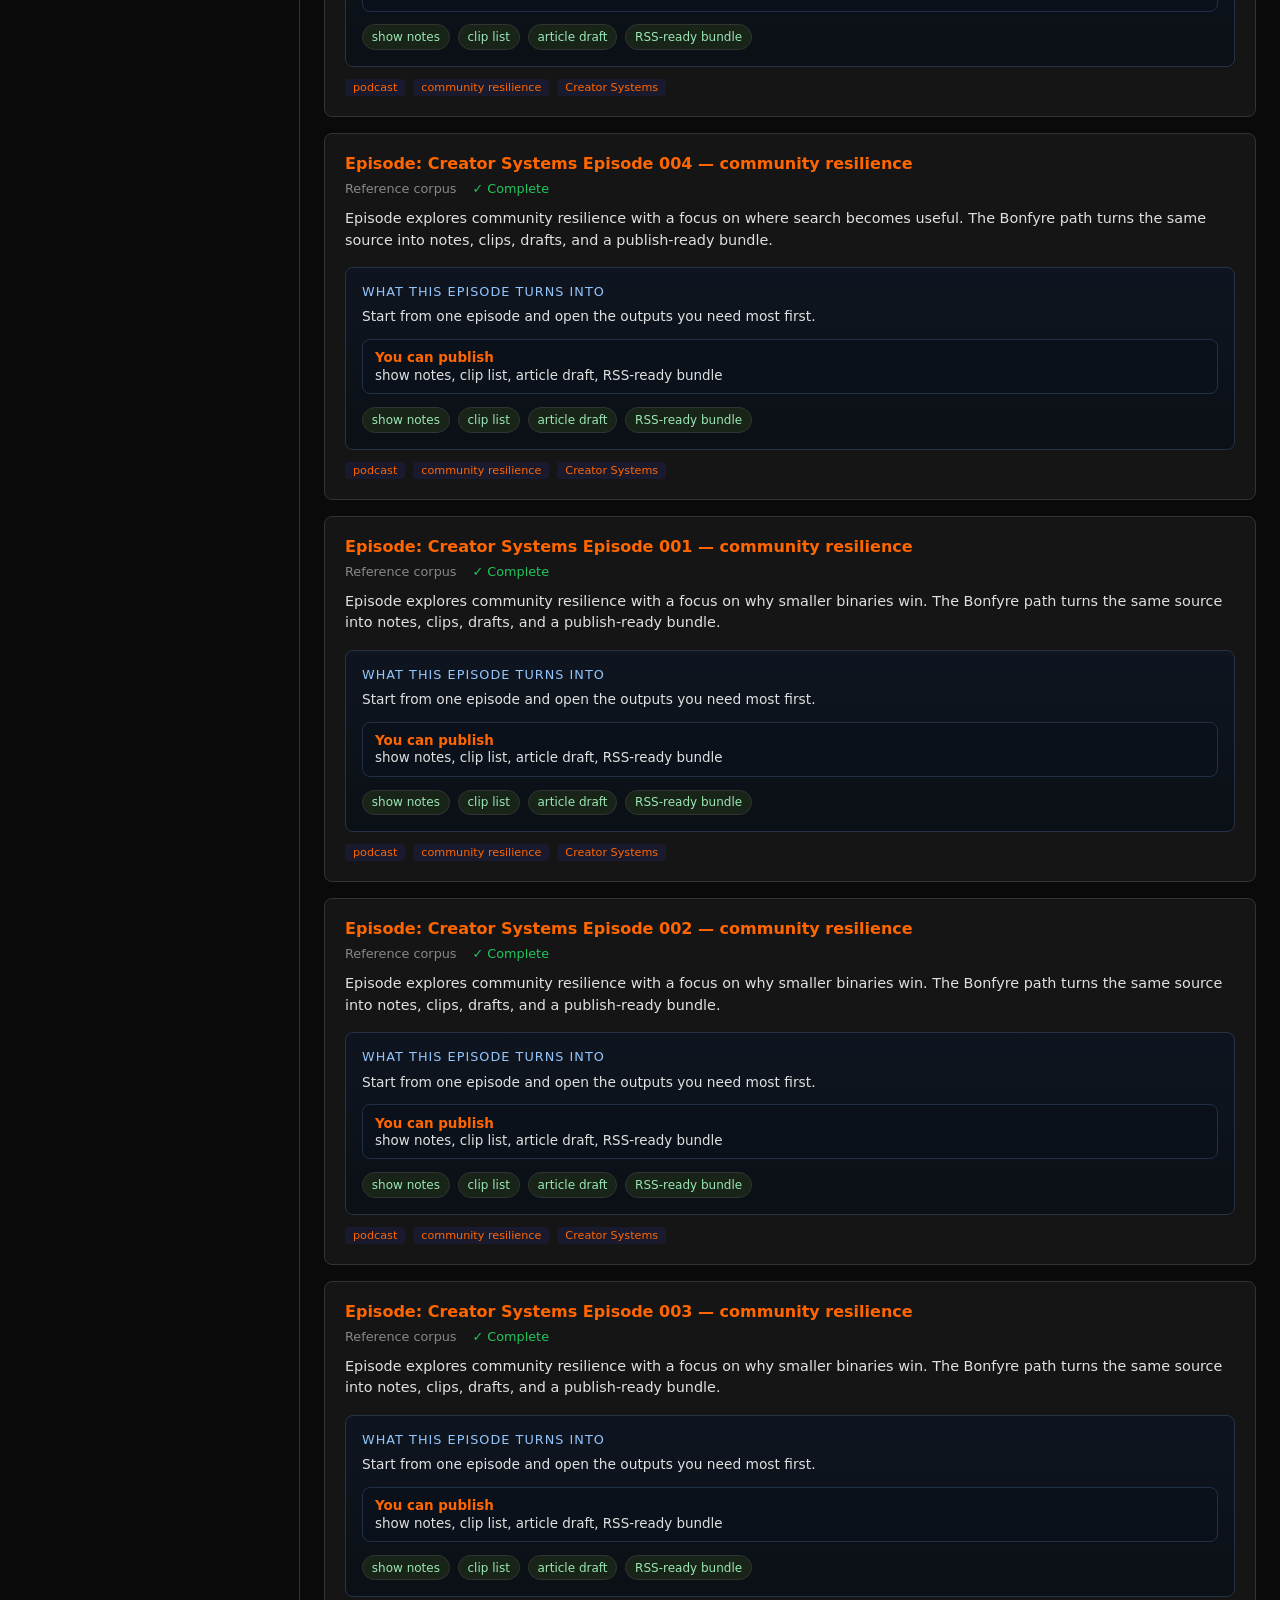
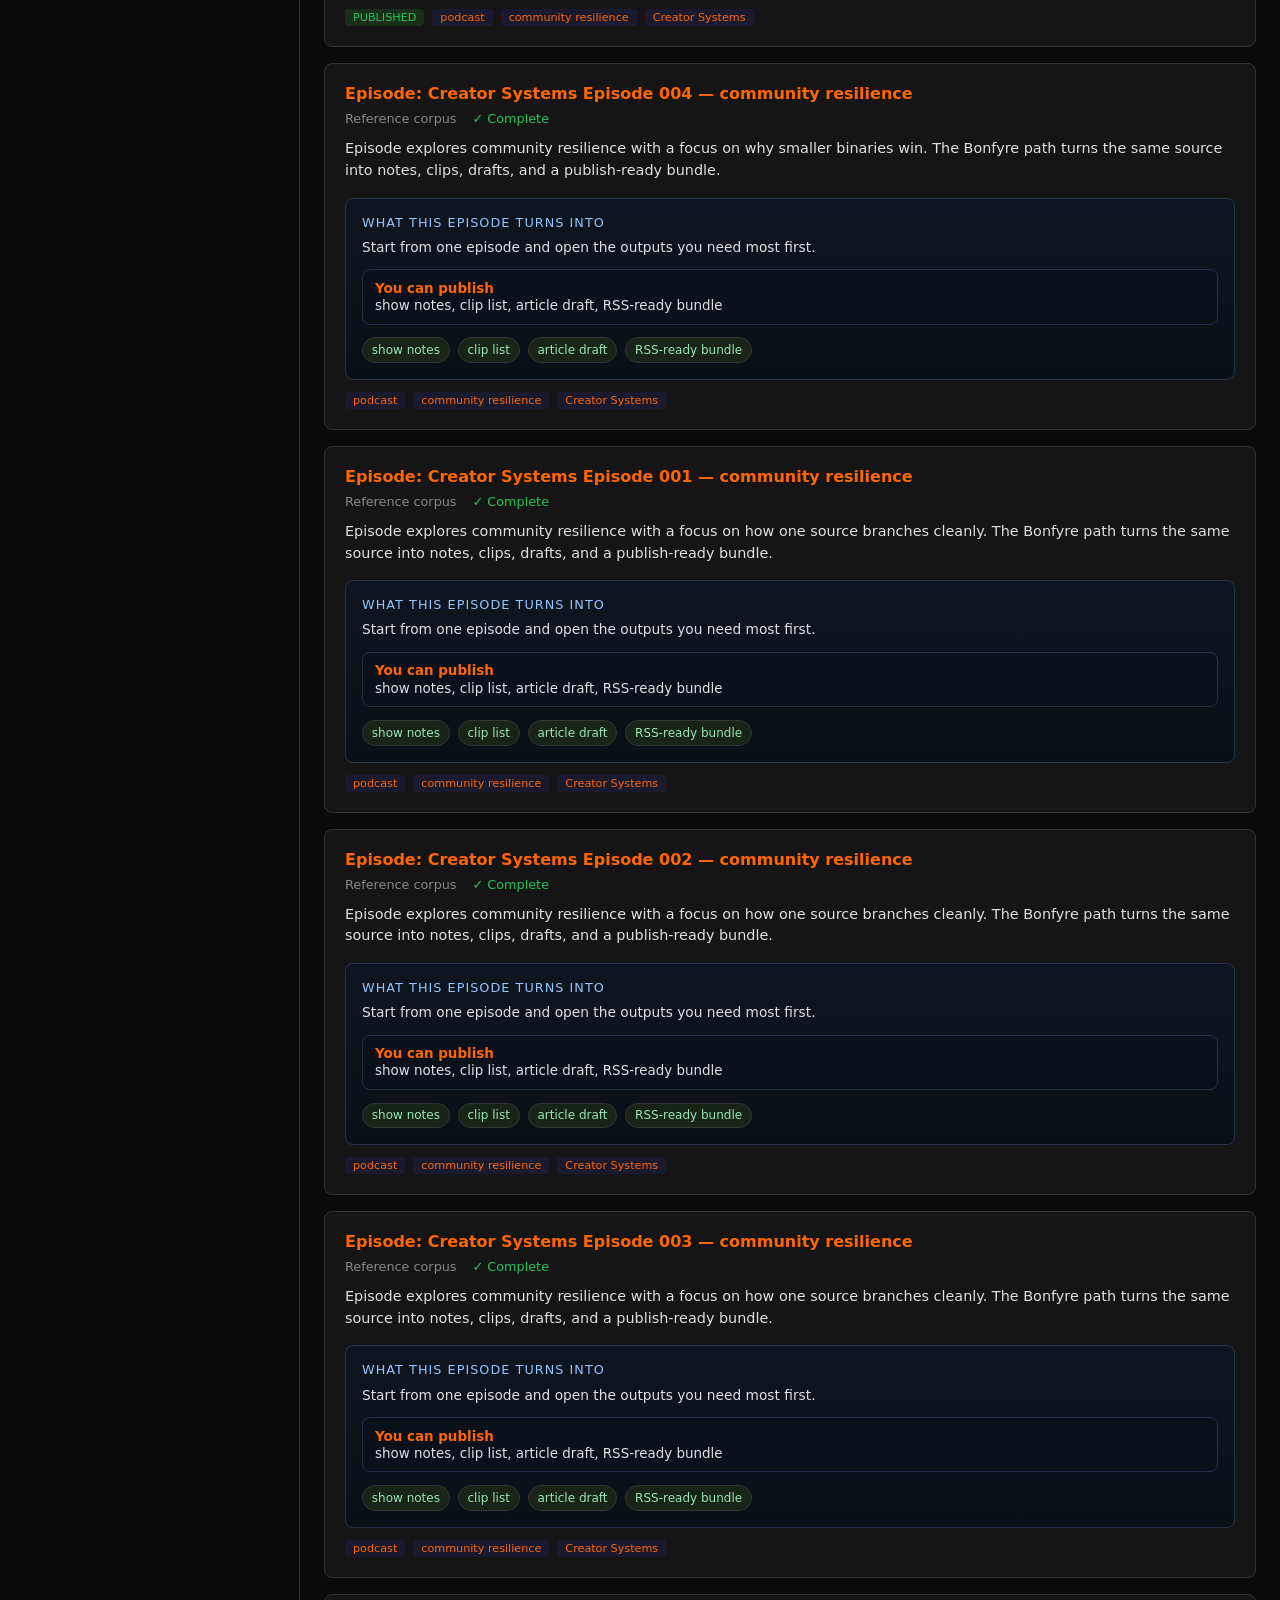
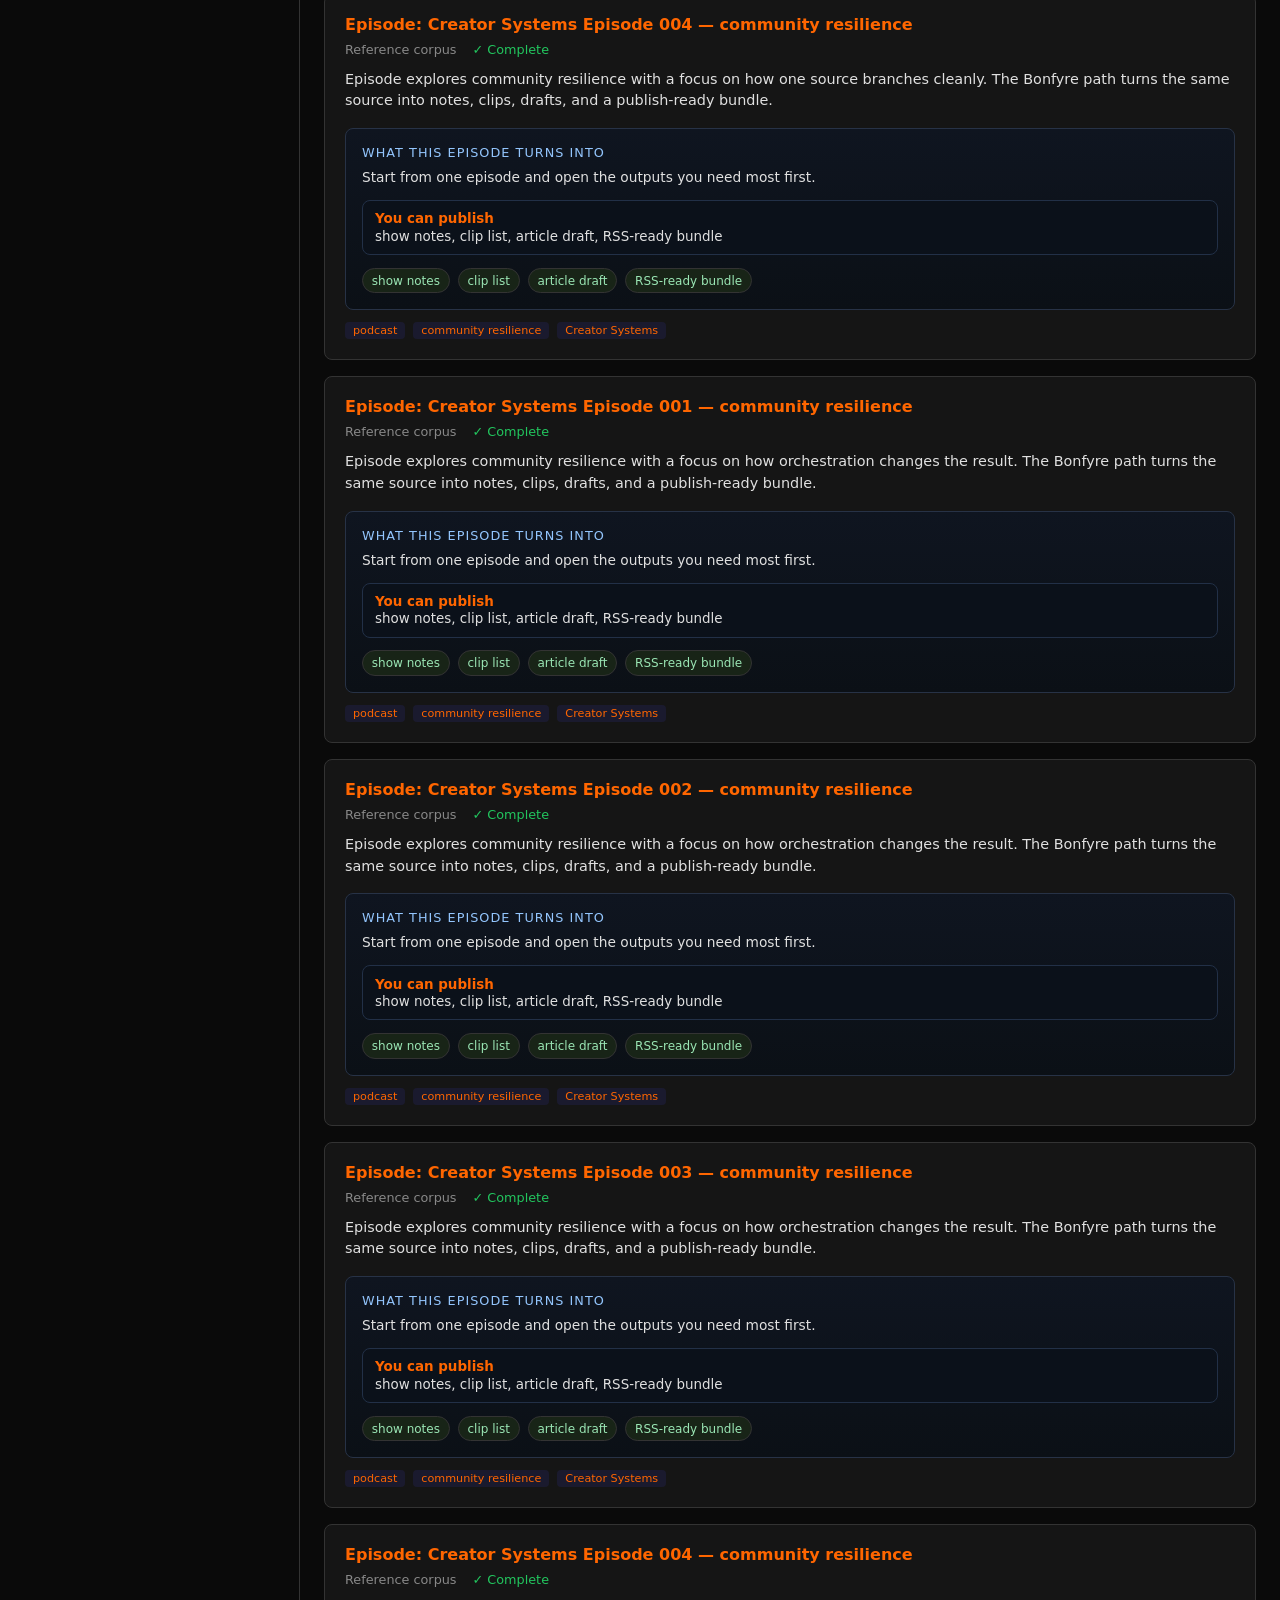
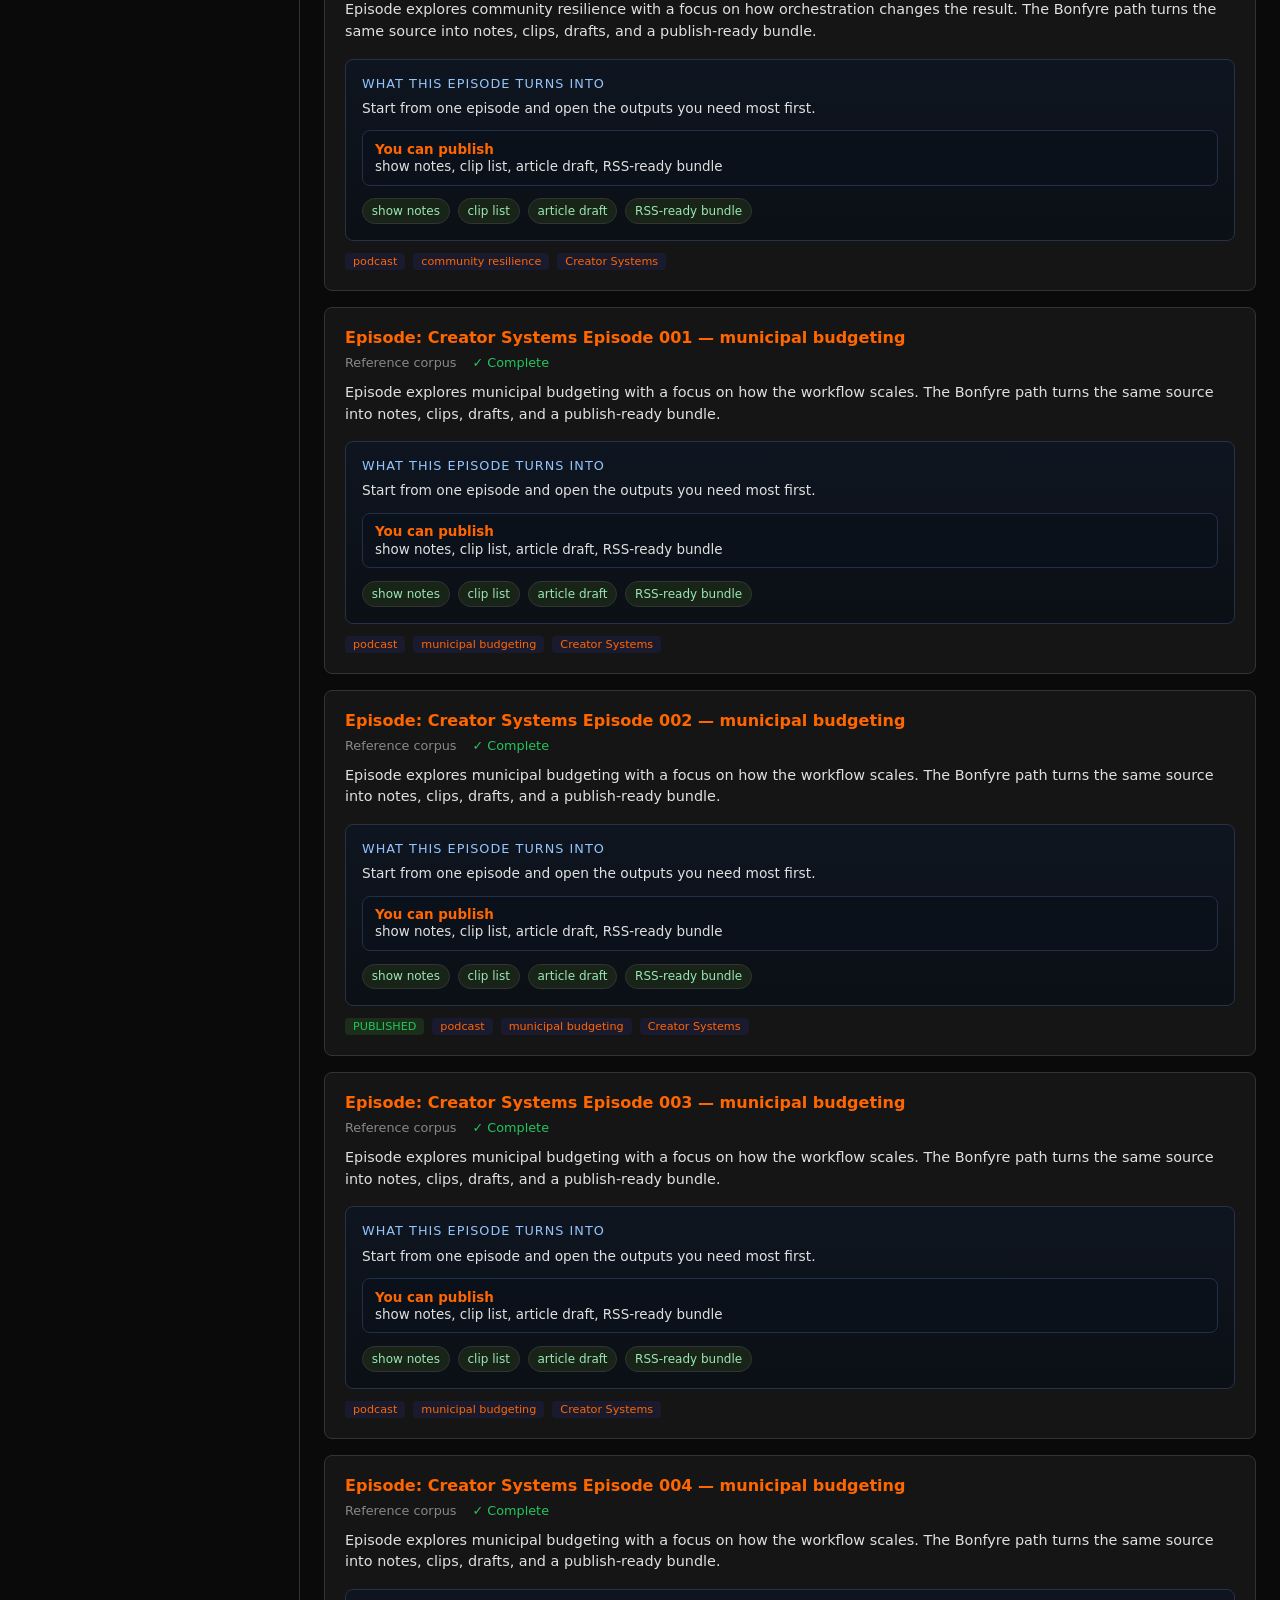
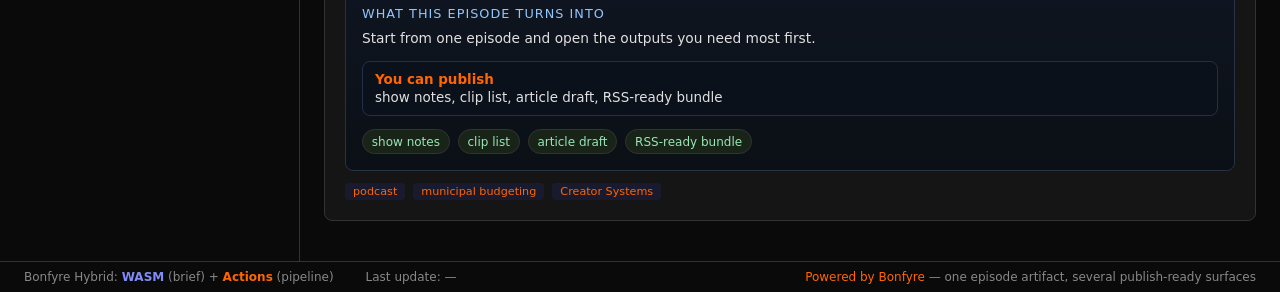
==== commit ba39e6d5: "feat(podcast): connect existing repurposing pipeline to full native audio arrangement studio" ====
--- a/site/index.html
+++ b/site/index.html
@@ -88,6 +88,7 @@
       <h1>Podcast Repurposing Plant</h1>
       <span class="badge badge-live" id="statusBadge">LIVE</span>
       <div class="header-right">
+        <a href="studio/" class="btn btn-primary" style="display:inline-flex;align-items:center;text-decoration:none;white-space:nowrap">Open Multitrack Creator Studio ↗</a>
         <button class="btn btn-ghost" id="toggleDemoBtn" type="button">Hide Corpus</button>
         <button class="btn btn-ghost" onclick="toggleConfig()">Settings</button>
       </div>
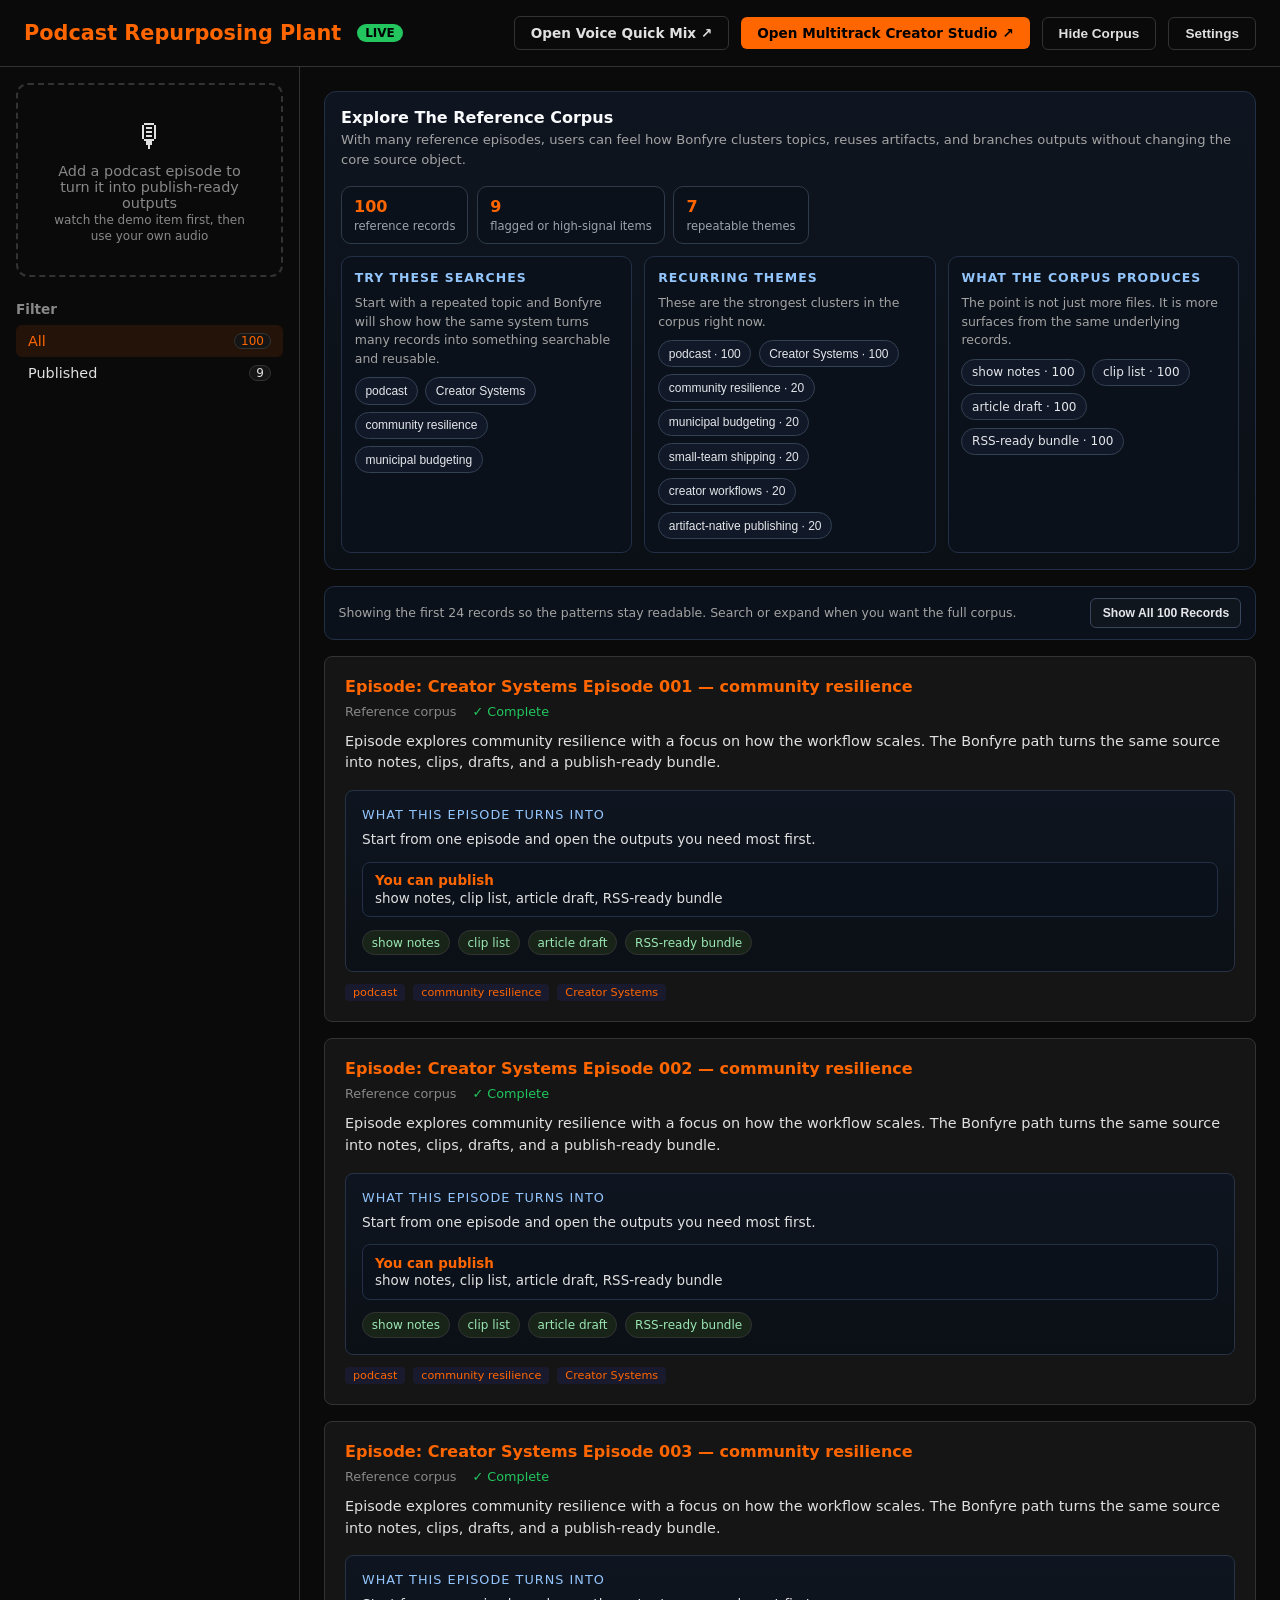
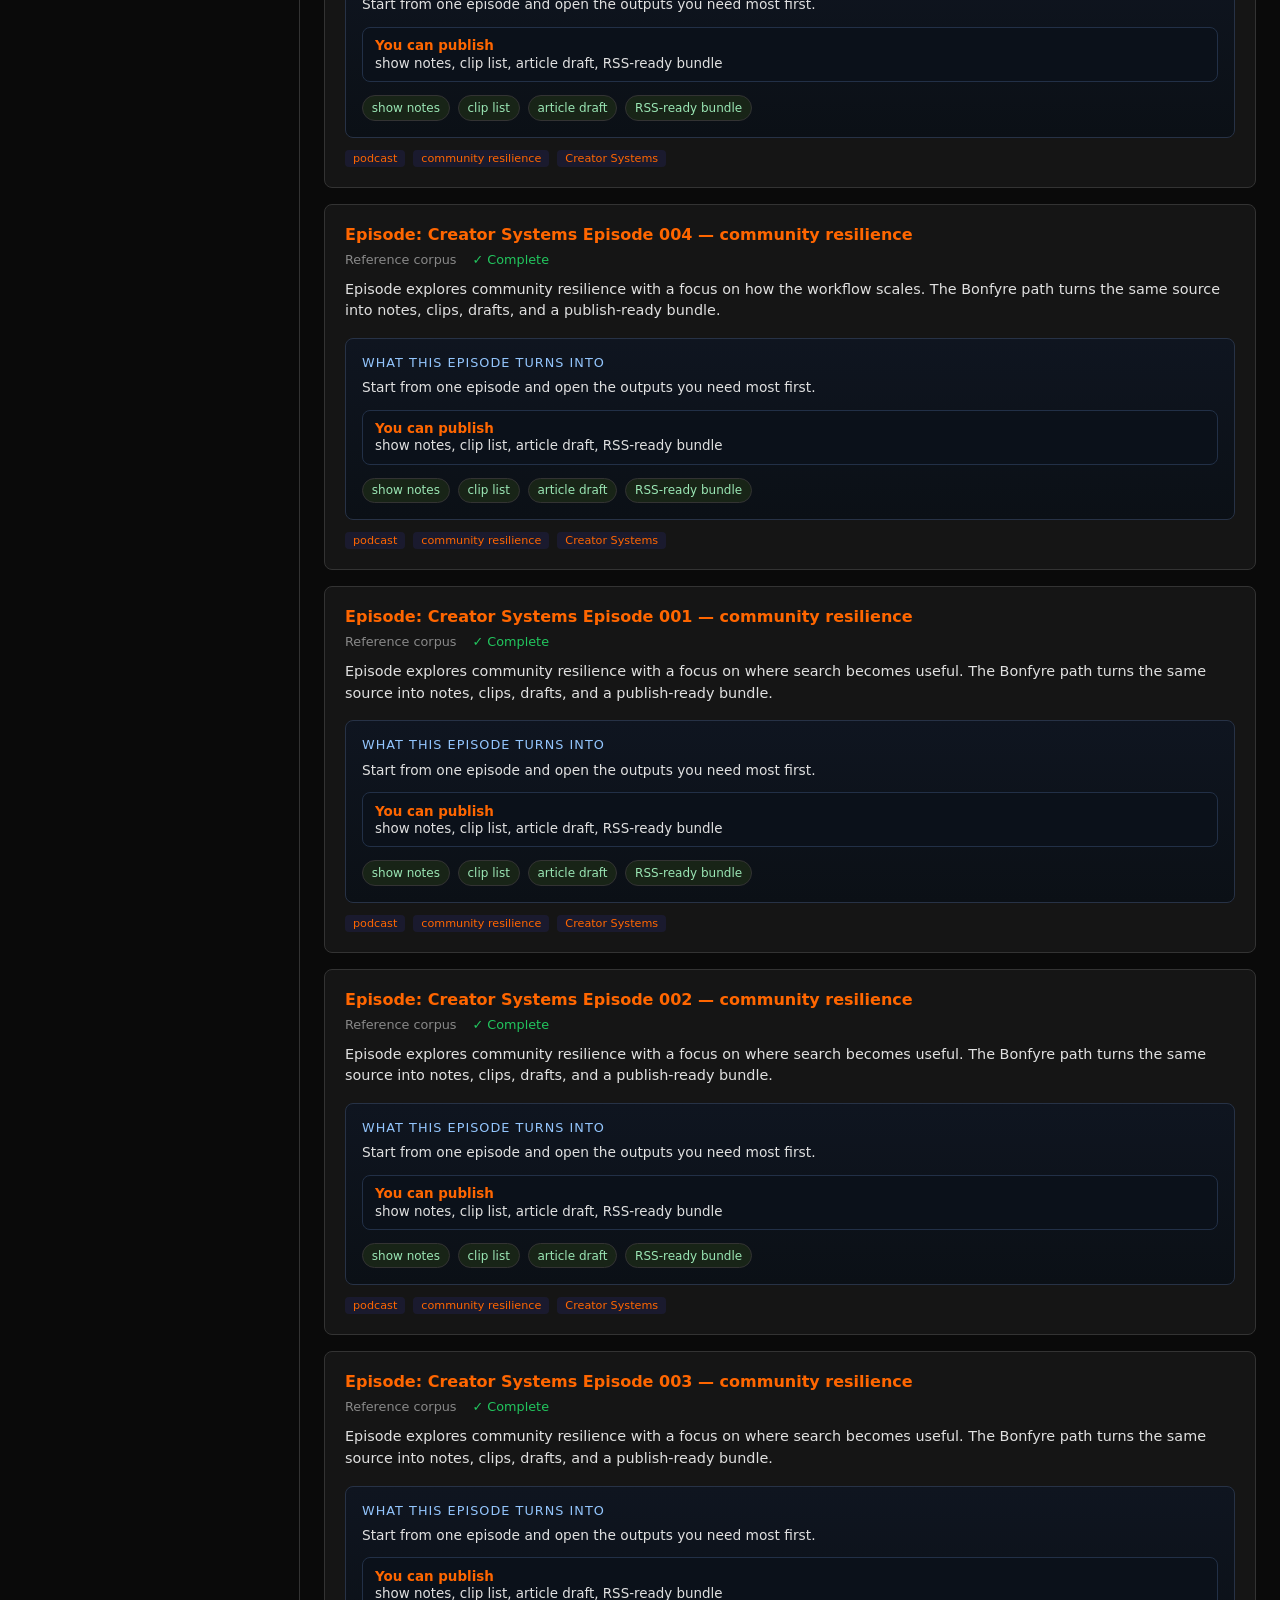
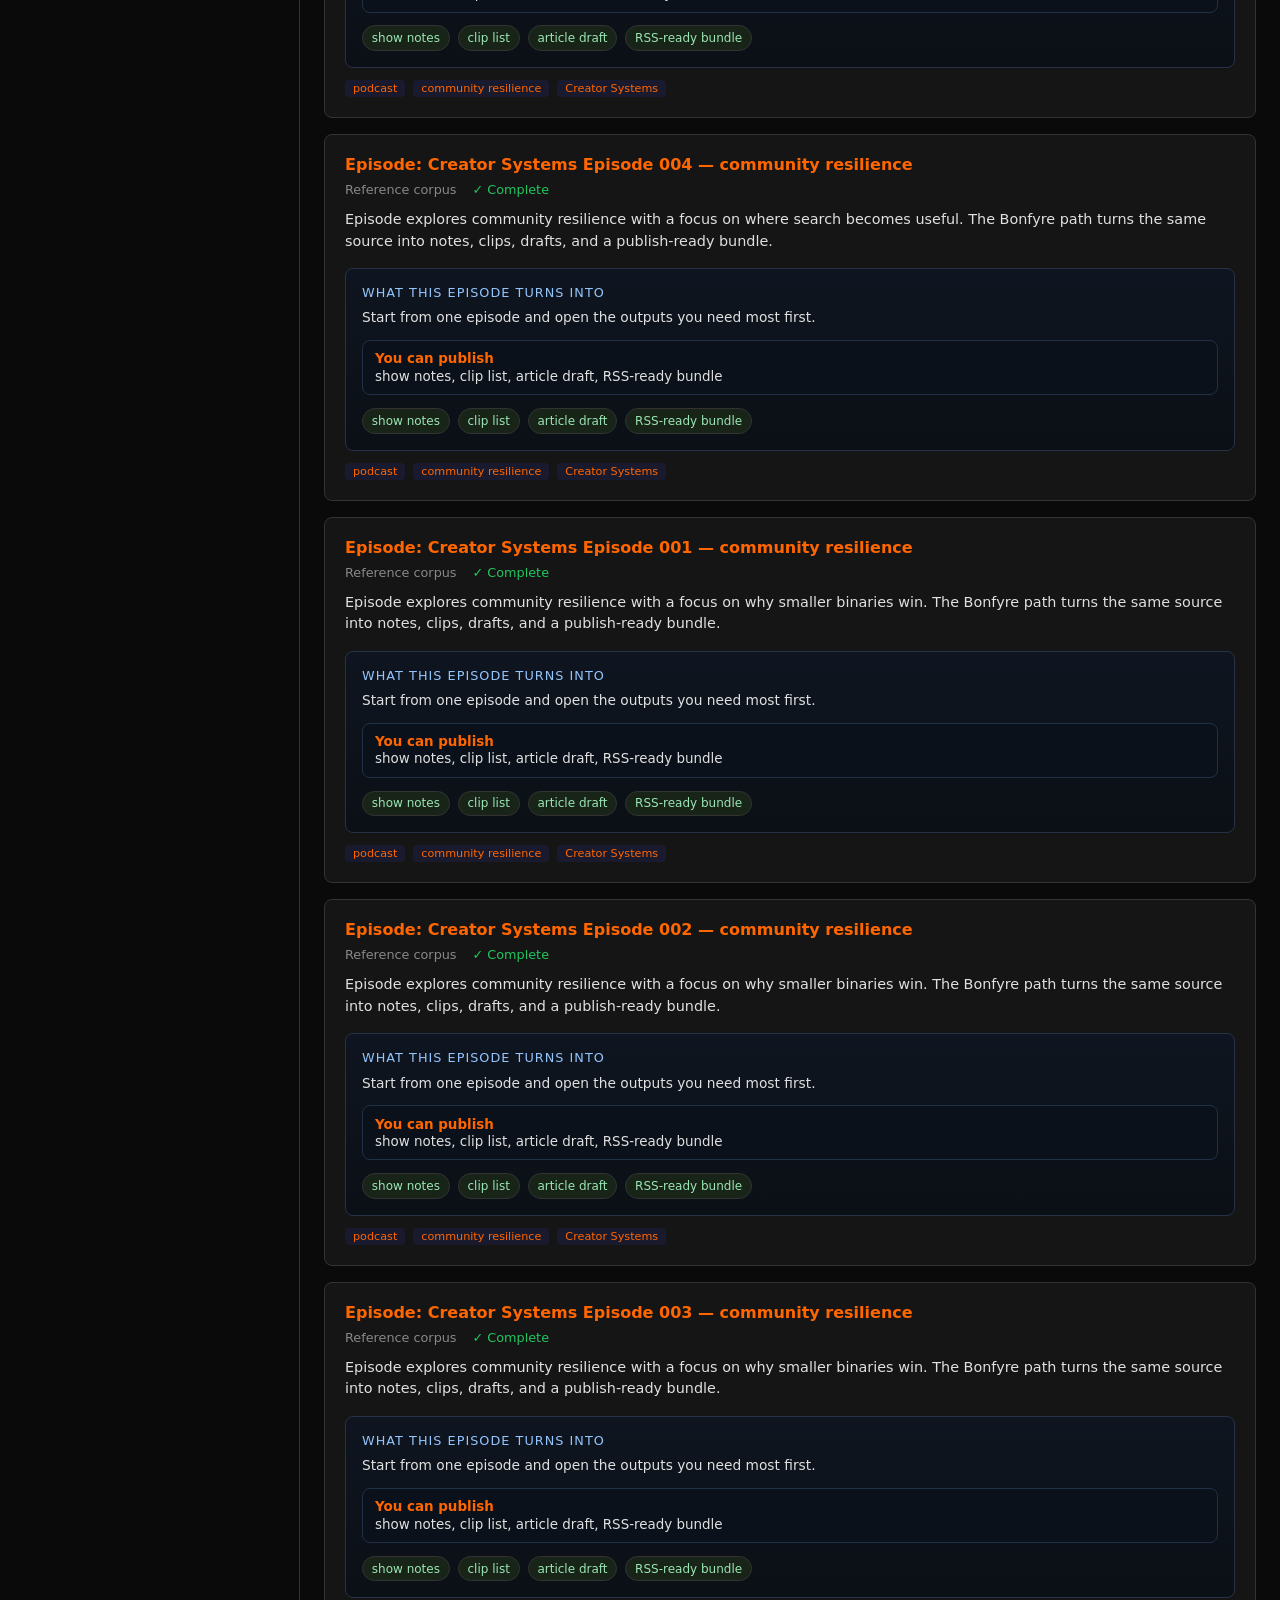
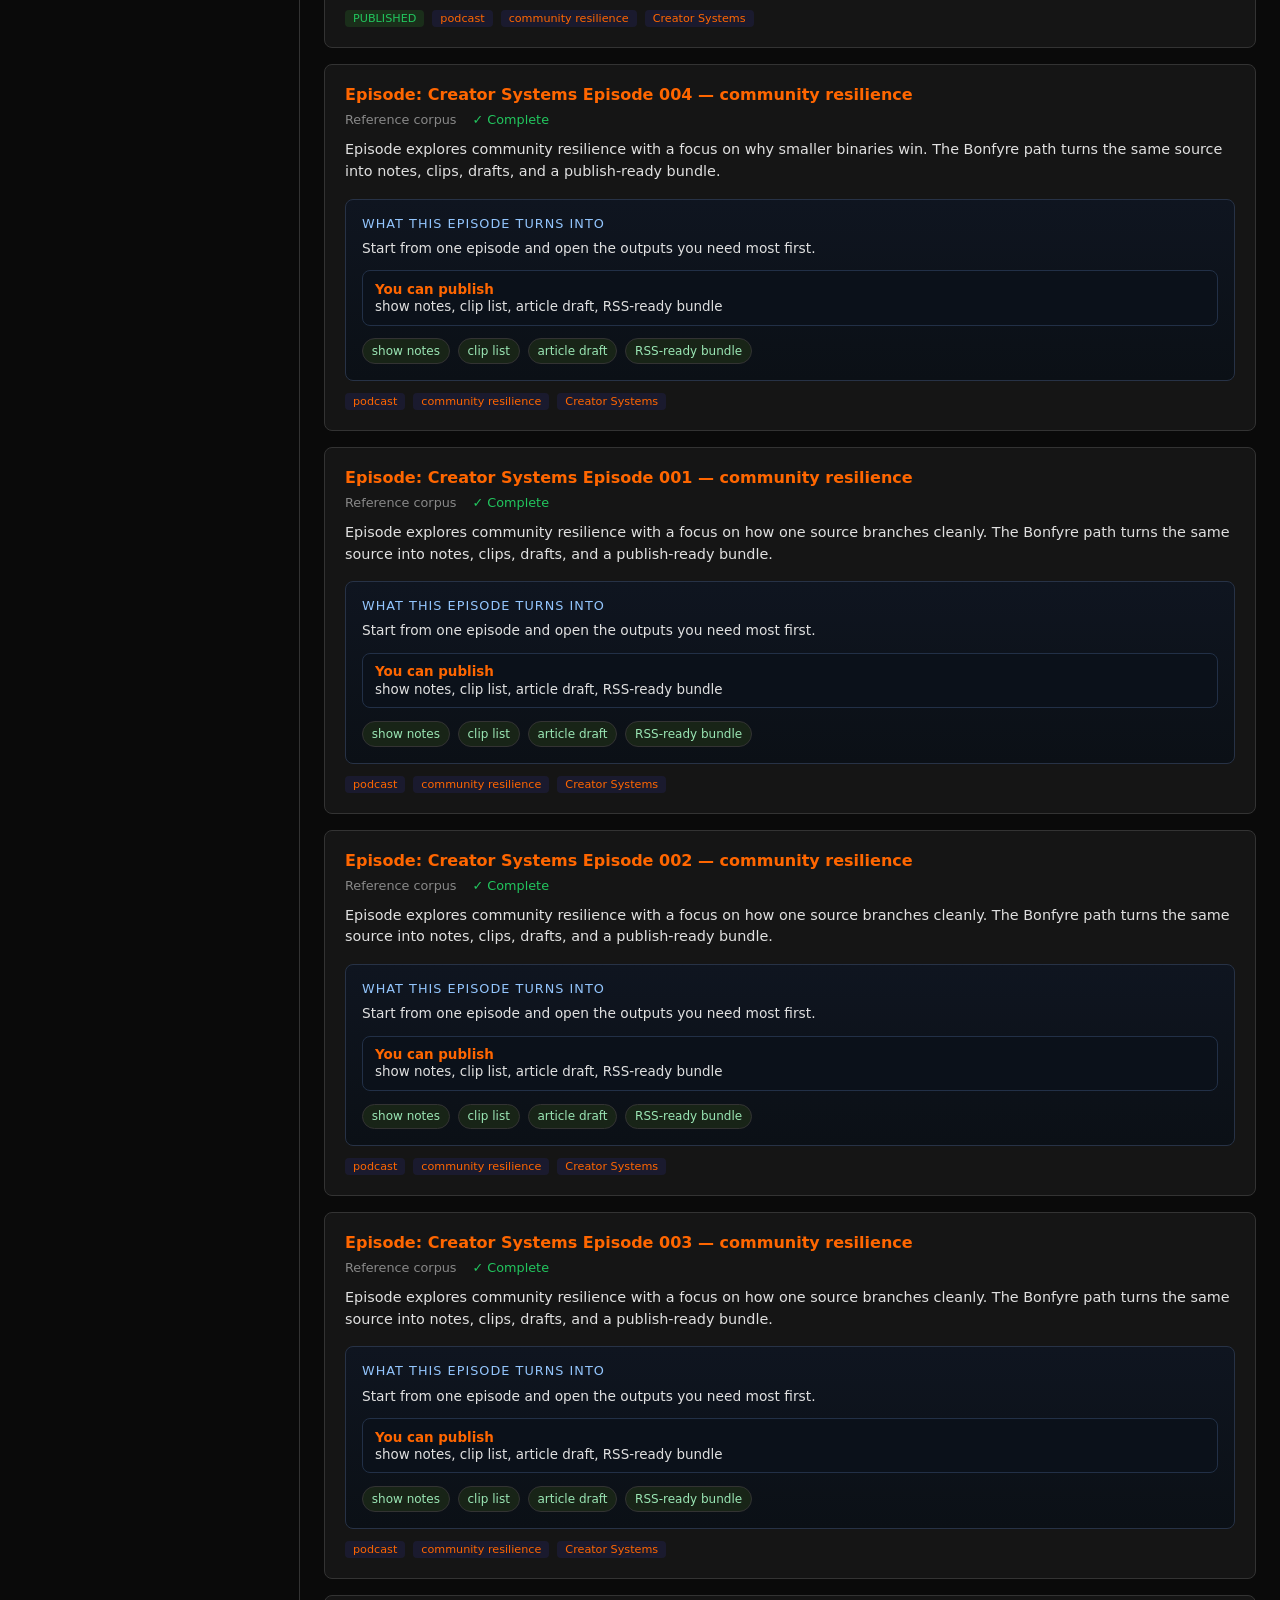
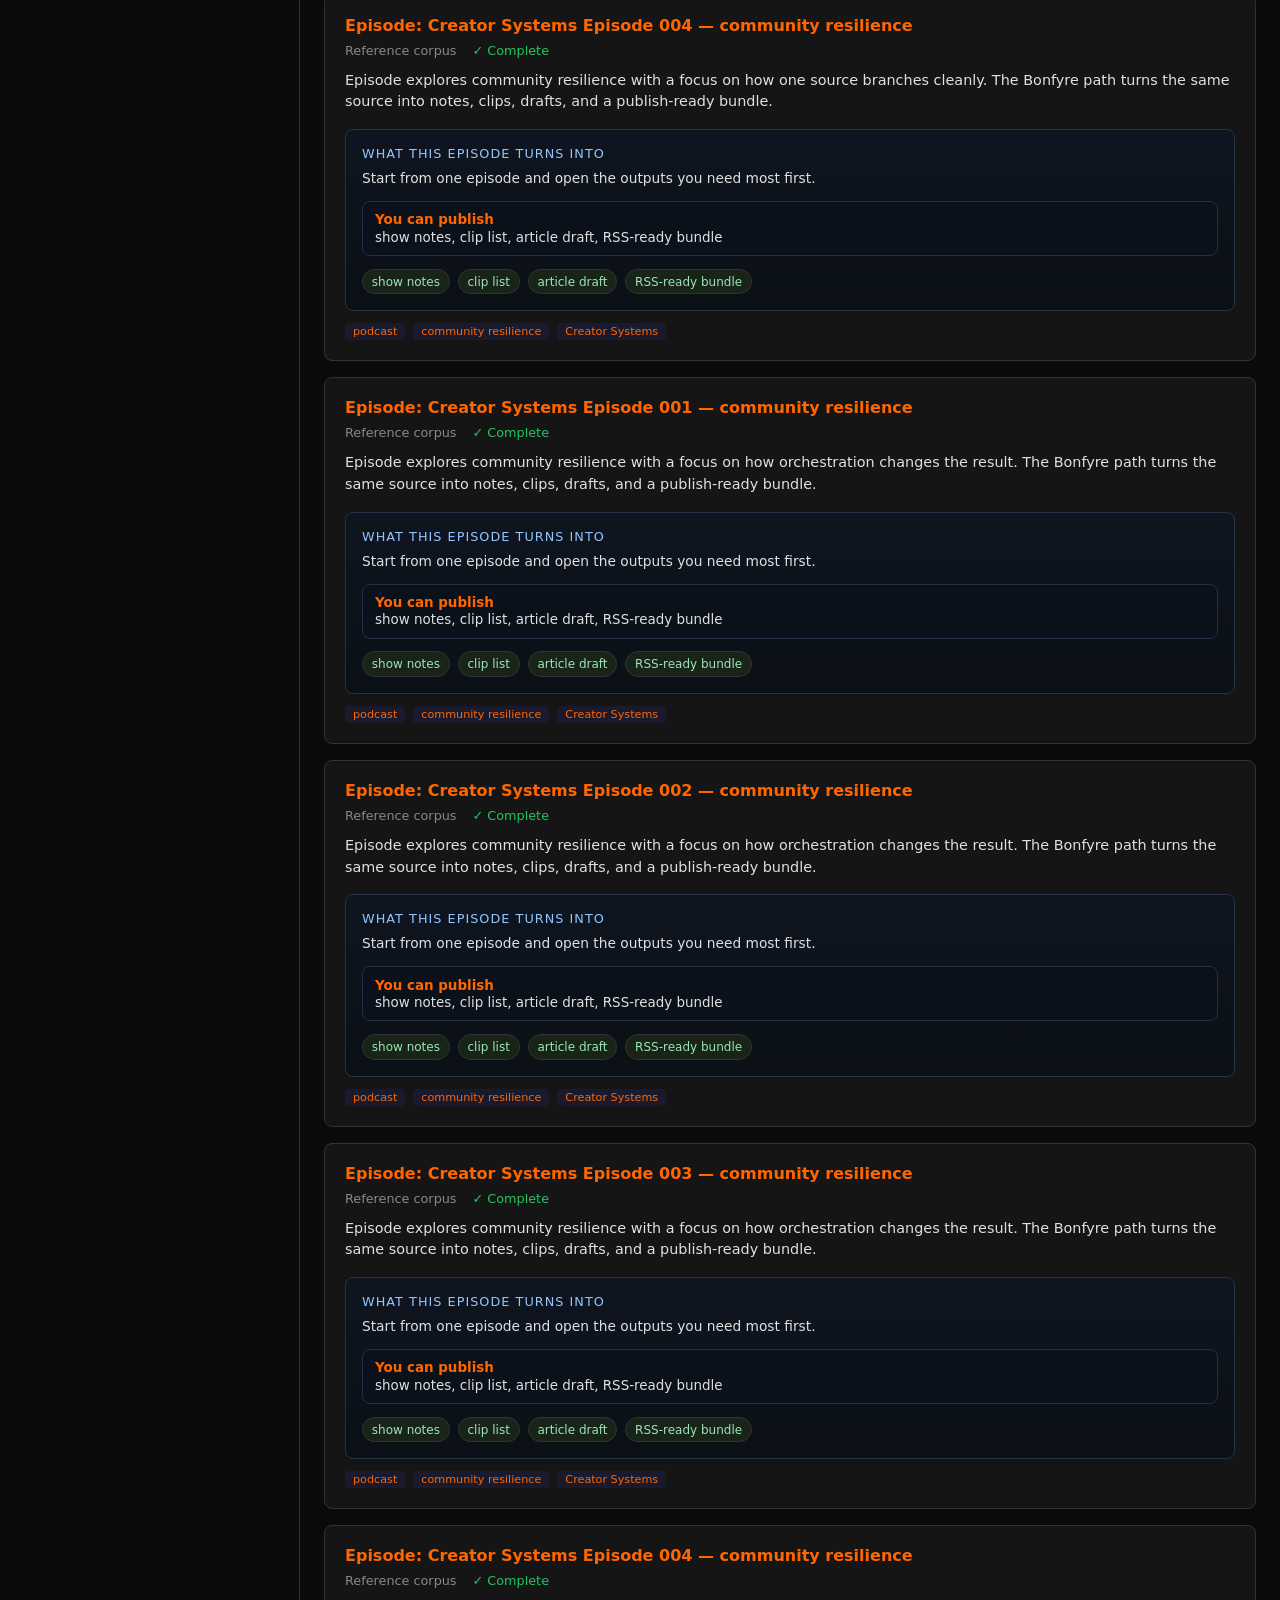
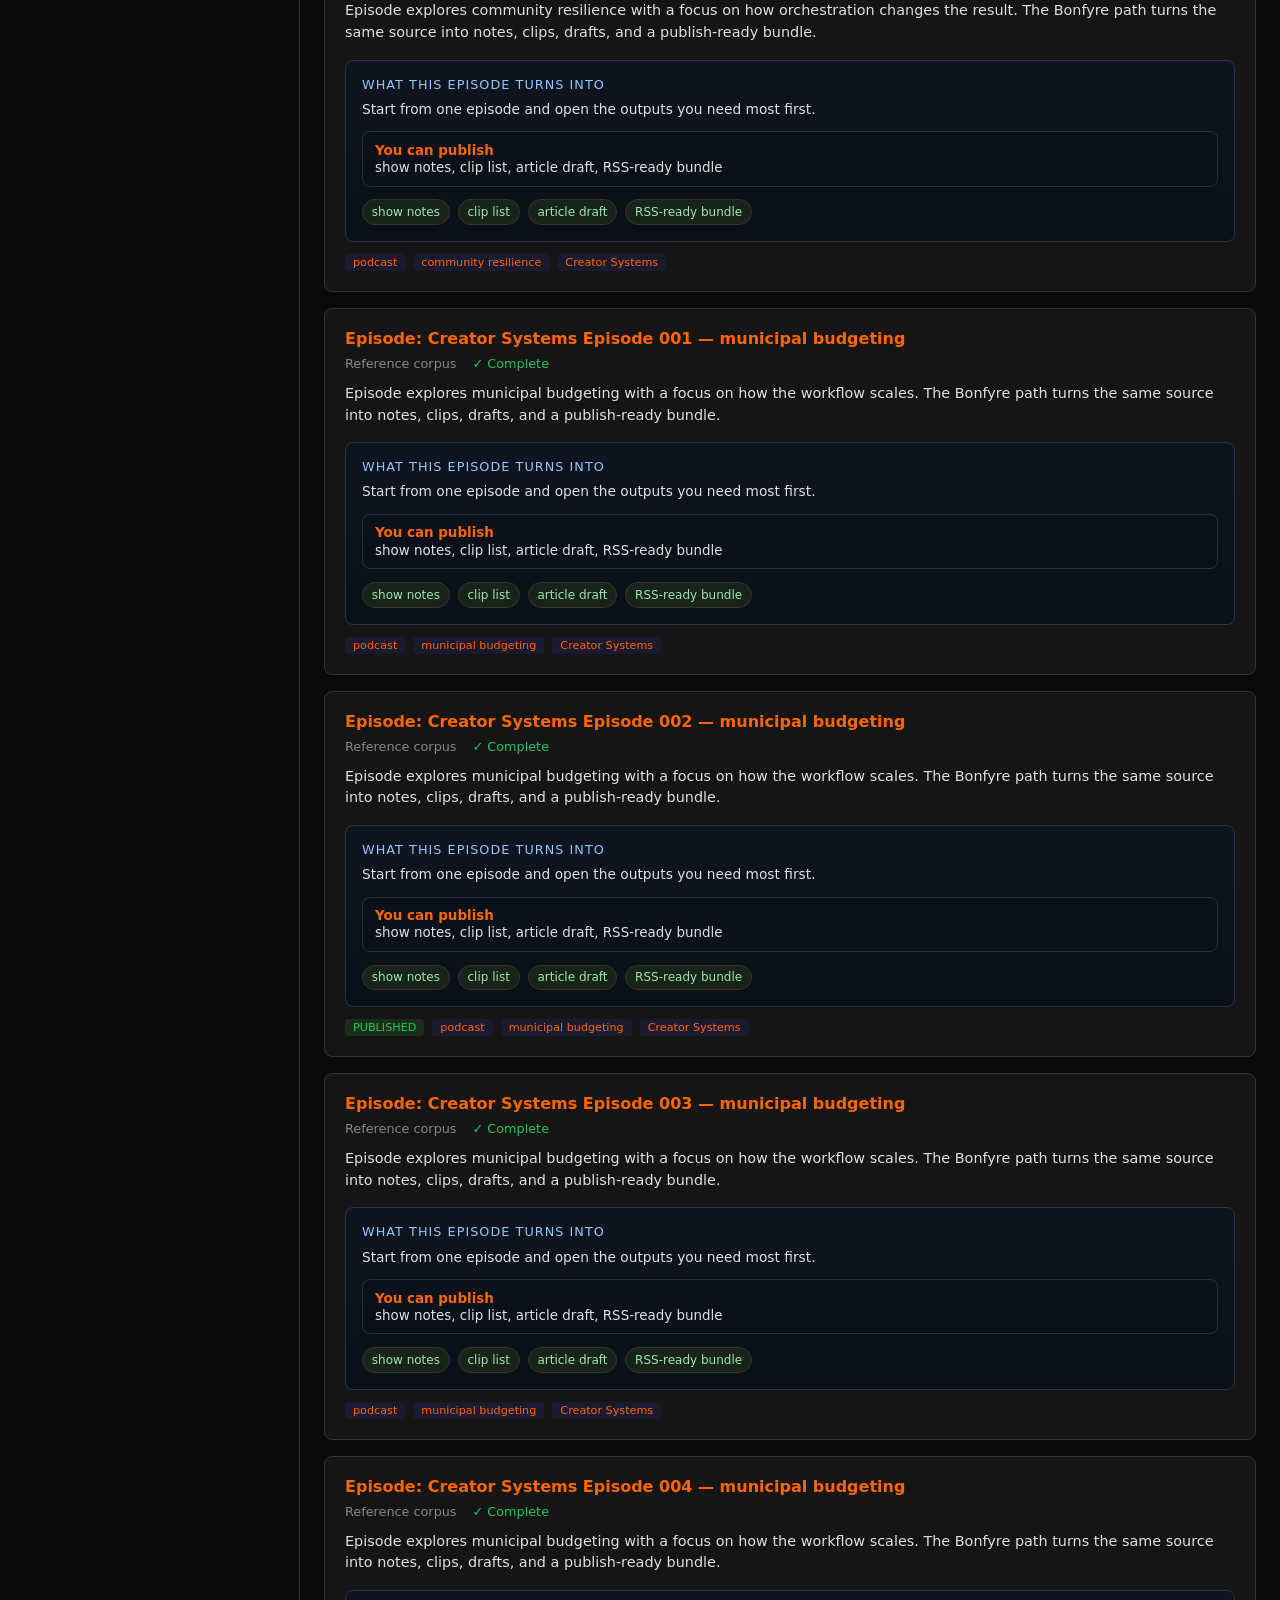
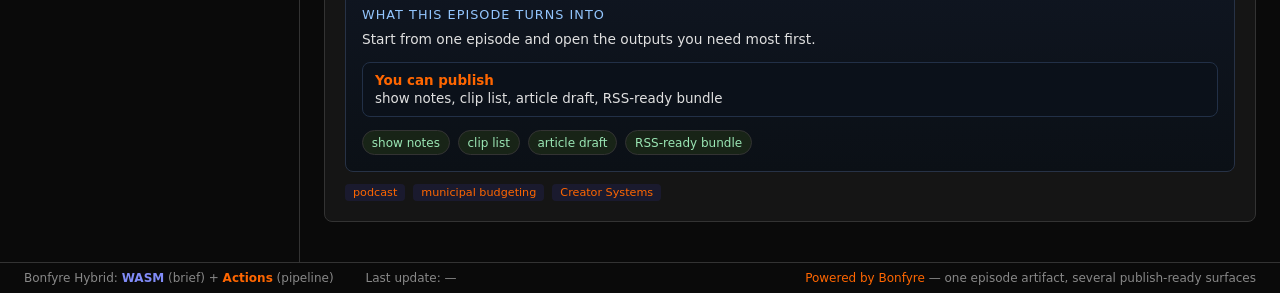
==== commit 7571d629: "feat(creator): make voice quick mix and full multitrack edit first-class entry points" ====
--- a/site/index.html
+++ b/site/index.html
@@ -88,6 +88,7 @@
       <h1>Podcast Repurposing Plant</h1>
       <span class="badge badge-live" id="statusBadge">LIVE</span>
       <div class="header-right">
+        <a href="studio/quick/" class="btn btn-ghost" style="display:inline-flex;align-items:center;text-decoration:none;white-space:nowrap">Open Voice Quick Mix ↗</a>
         <a href="studio/" class="btn btn-primary" style="display:inline-flex;align-items:center;text-decoration:none;white-space:nowrap">Open Multitrack Creator Studio ↗</a>
         <button class="btn btn-ghost" id="toggleDemoBtn" type="button">Hide Corpus</button>
         <button class="btn btn-ghost" onclick="toggleConfig()">Settings</button>
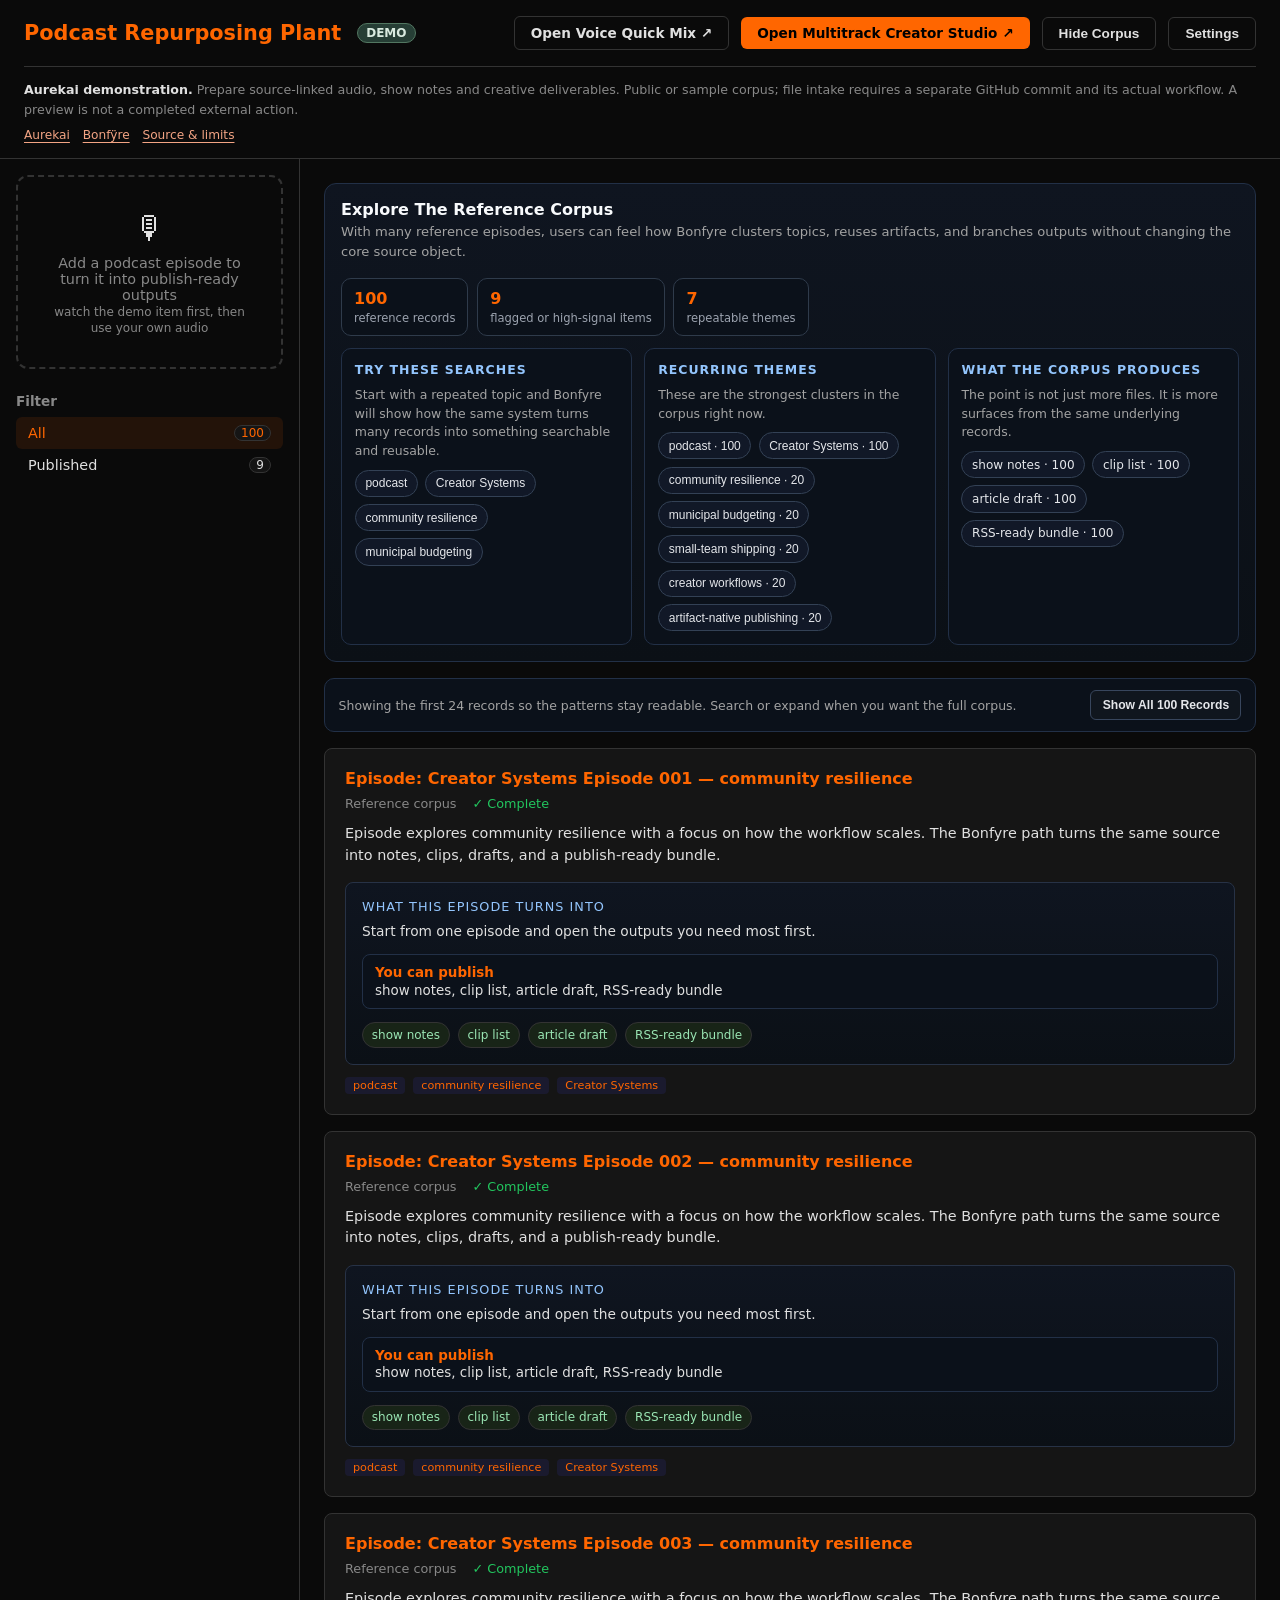
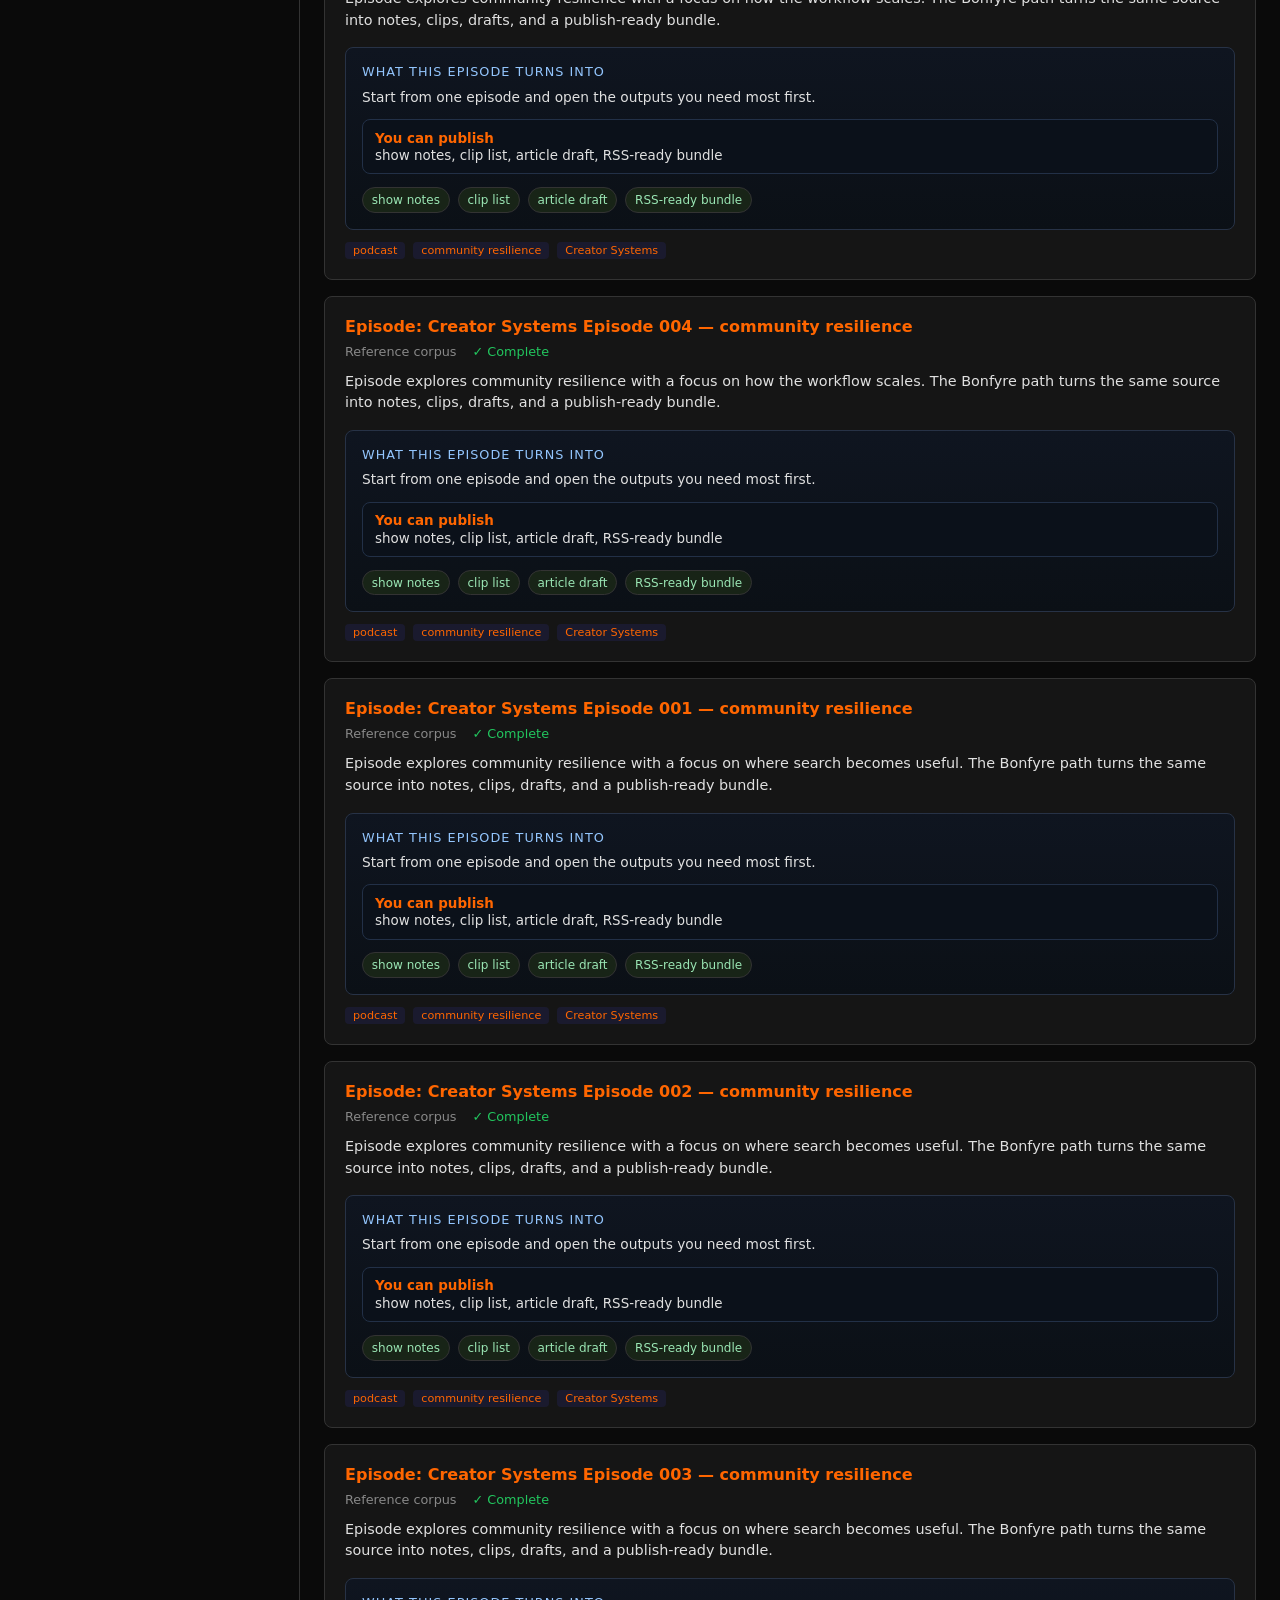
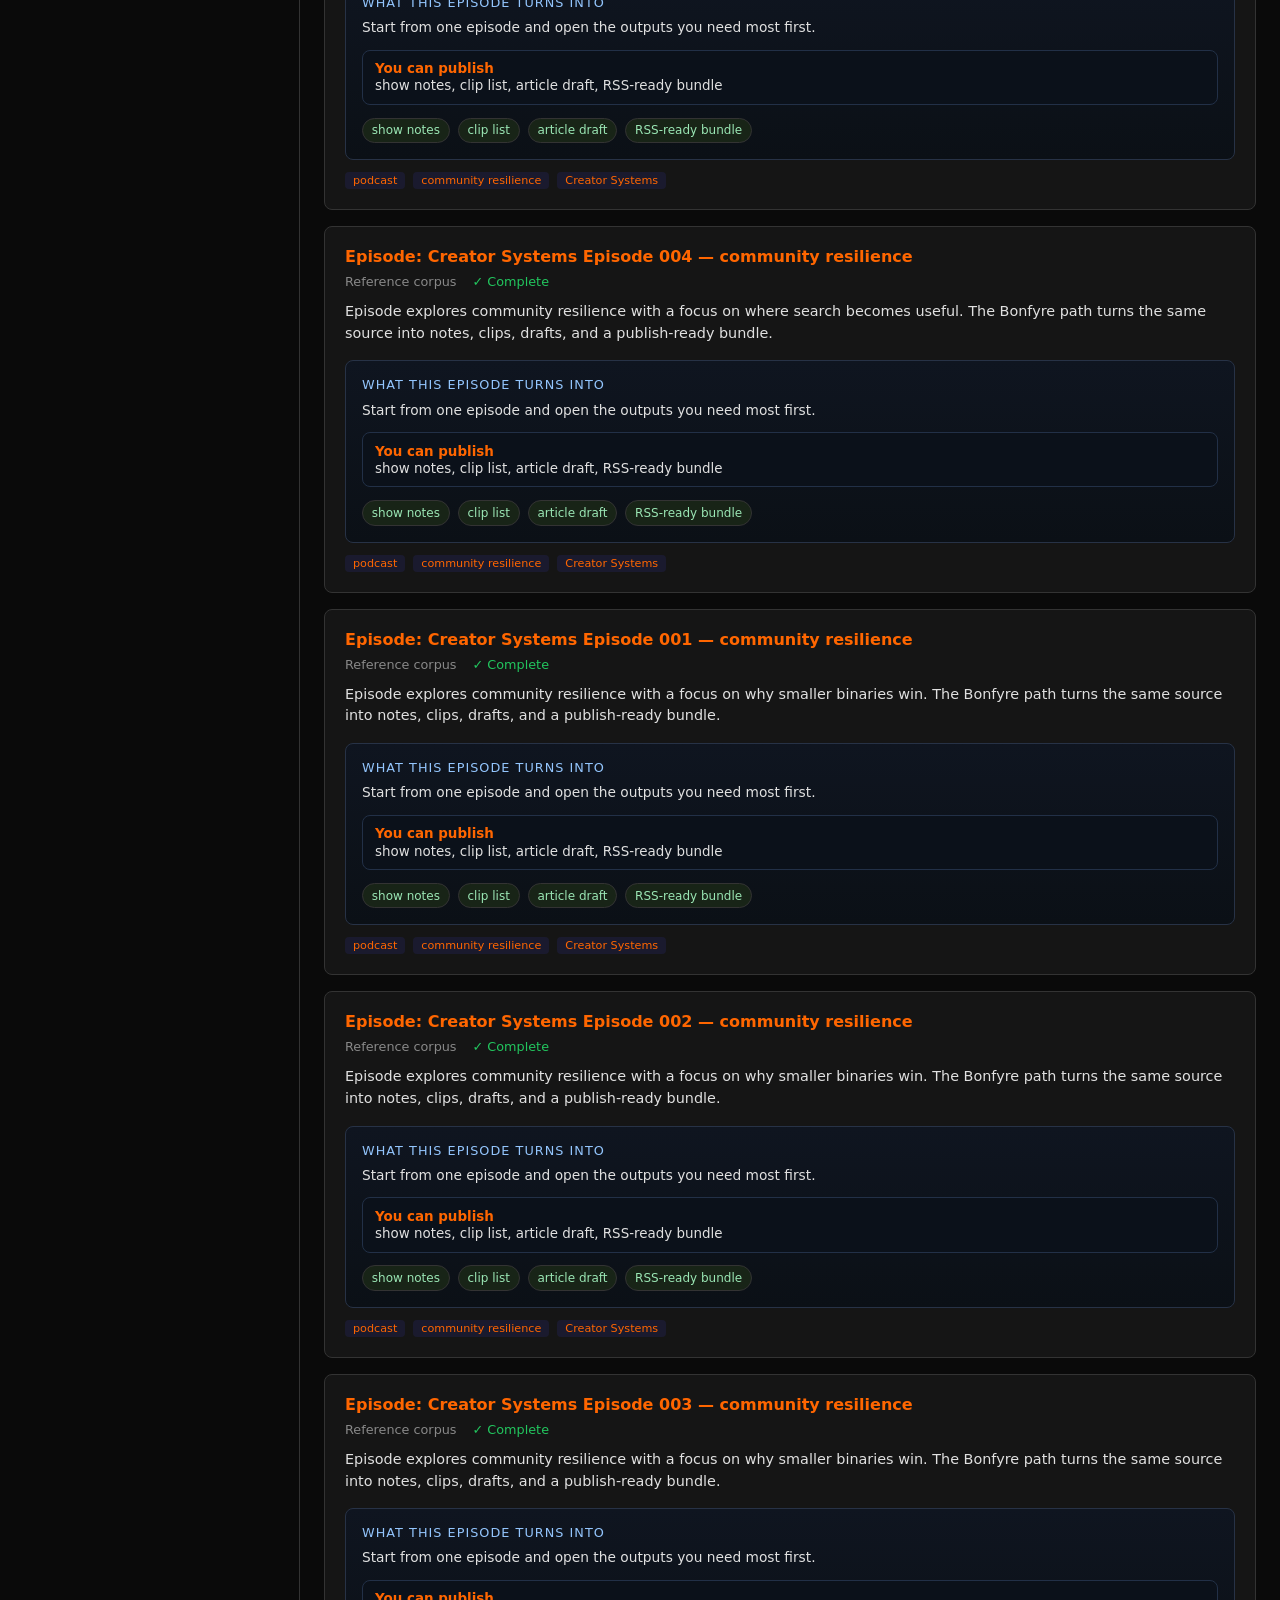
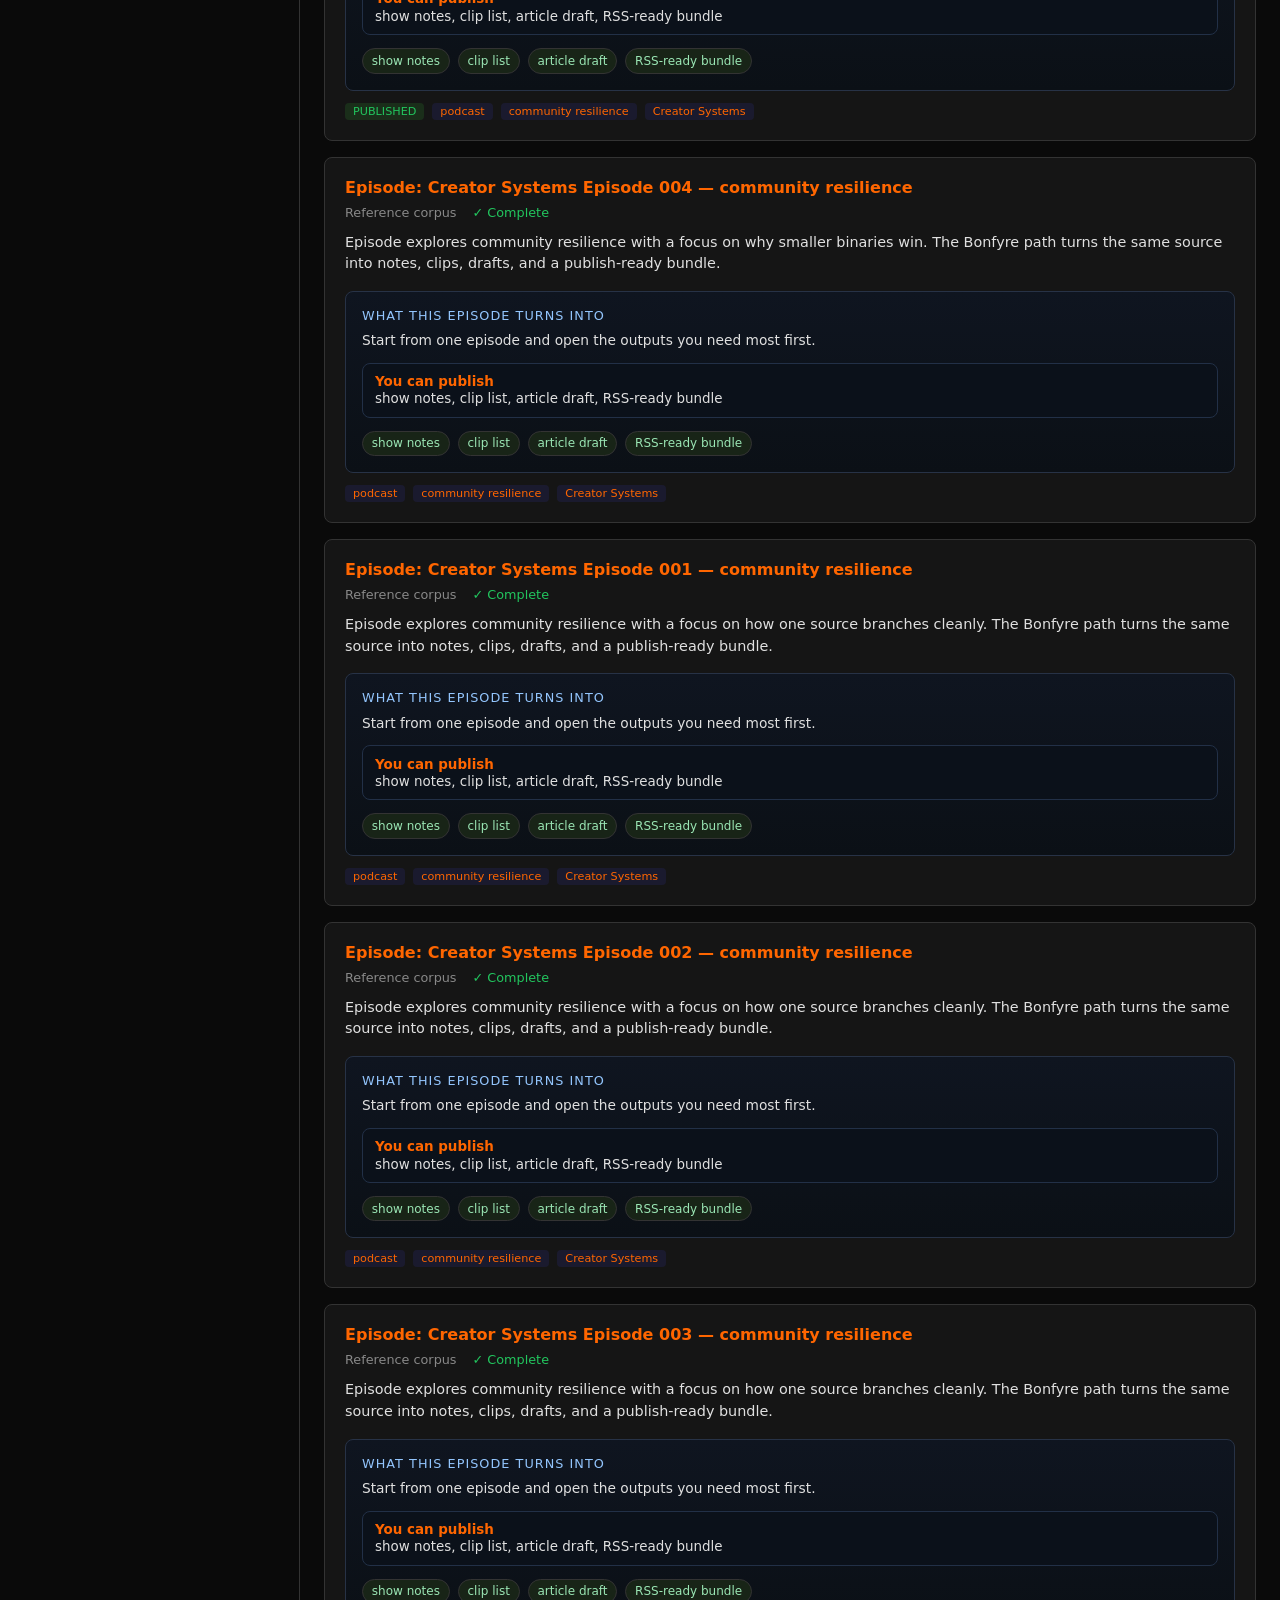
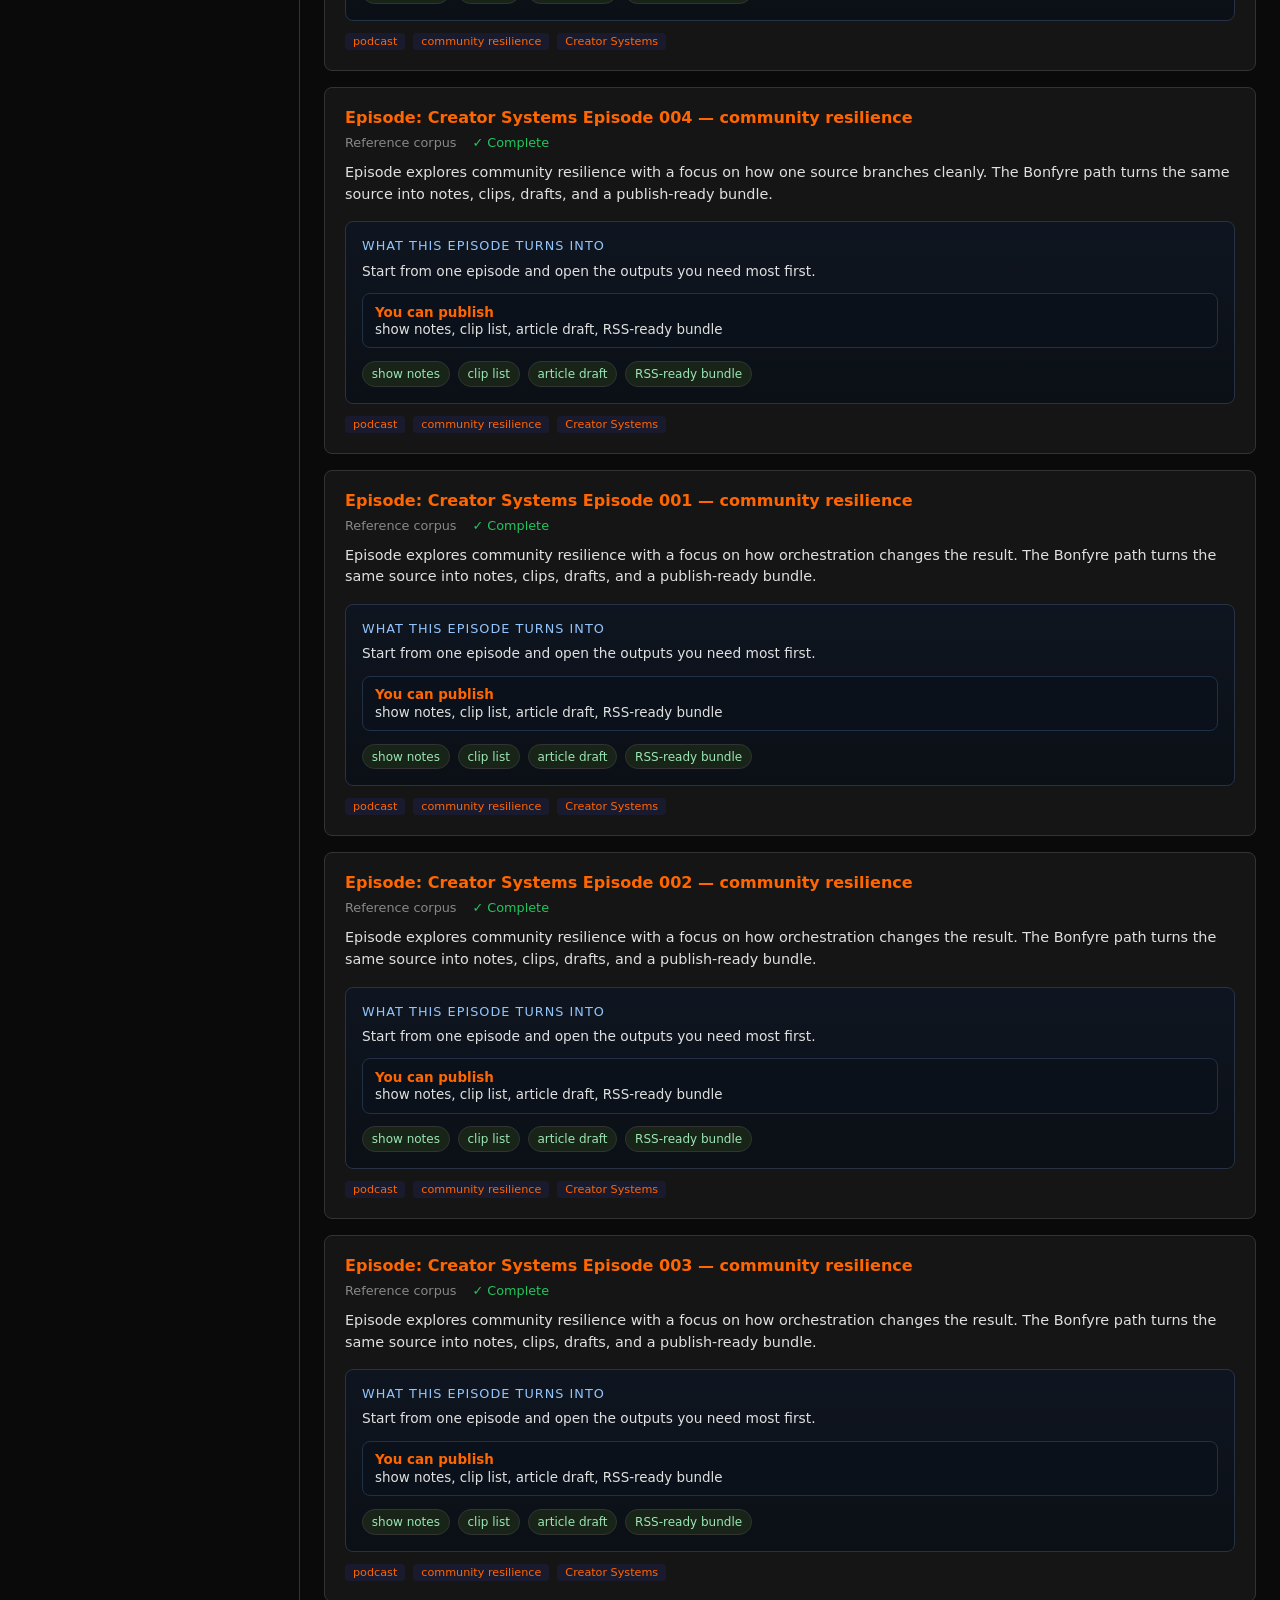
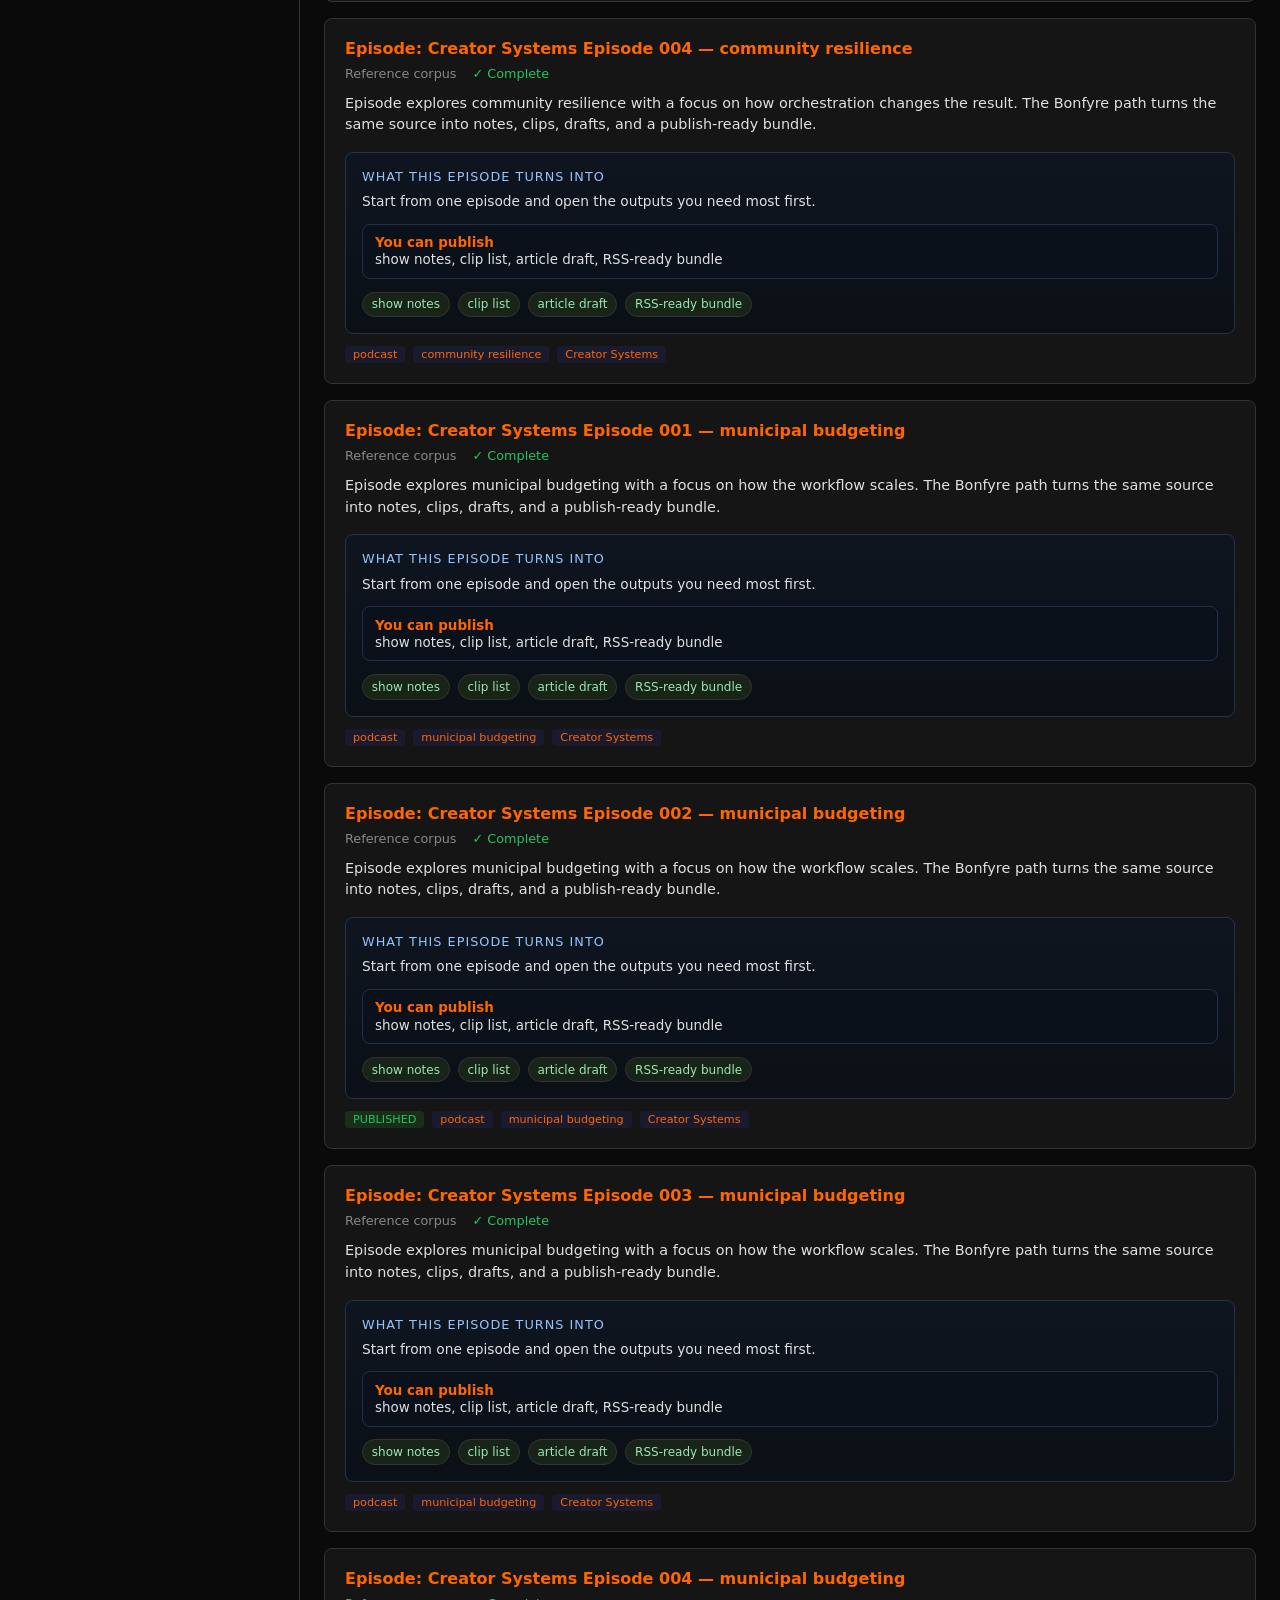
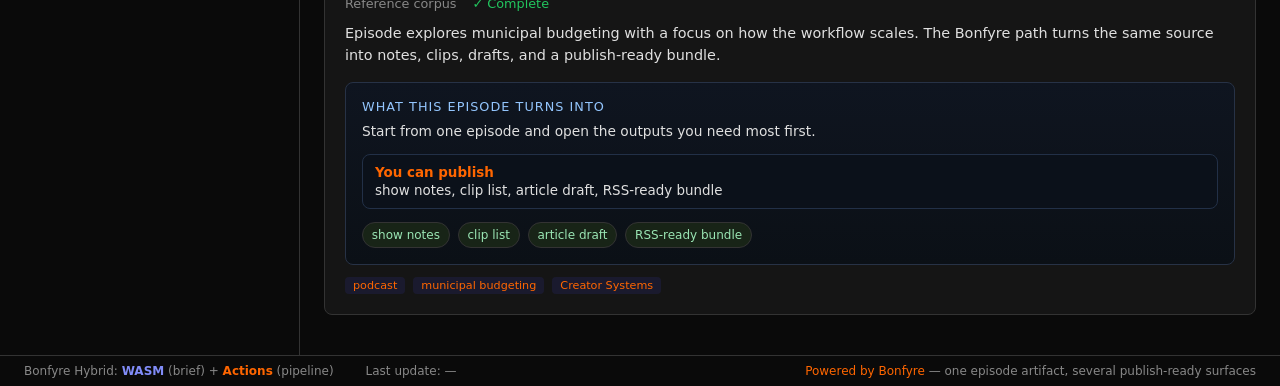
==== commit 2c44d05e: "site: distinguish demo workflow from deployed execution and add Aurekai navigation" ====
--- a/site/index.html
+++ b/site/index.html
@@ -80,19 +80,29 @@
     @media (max-width: 768px) { .app { grid-template-columns: 1fr; } .sidebar { border-right: none; border-bottom: 1px solid var(--border); } }
     
 
-  </style>
+  
+    header{flex-wrap:wrap}
+    .badge-demo{background:#263e35;color:#d9eadf;border:1px solid #527761}
+    .aurekai-context{flex:1 0 100%;border-top:1px solid var(--border);padding:.8rem 0 0;display:flex;align-items:center;justify-content:space-between;gap:.5rem 2rem;flex-wrap:wrap}
+    .aurekai-context p{margin:0;font-size:.79rem;line-height:1.6;color:var(--dim)}
+    .aurekai-context strong{color:var(--fg)}
+    .aurekai-context nav{display:flex;align-items:center;gap:.8rem;flex-wrap:wrap}
+    .aurekai-context a{color:#f3a484;font-size:.76rem;text-decoration:underline;text-underline-offset:3px}
+    .aurekai-context a:focus-visible{outline:2px solid #f3a484;outline-offset:3px}
+    </style>
 </head>
 <body>
   <div class="app">
     <header>
       <h1>Podcast Repurposing Plant</h1>
-      <span class="badge badge-live" id="statusBadge">LIVE</span>
+      <span class="badge badge-demo" id="statusBadge">DEMO</span>
       <div class="header-right">
         <a href="studio/quick/" class="btn btn-ghost" style="display:inline-flex;align-items:center;text-decoration:none;white-space:nowrap">Open Voice Quick Mix ↗</a>
         <a href="studio/" class="btn btn-primary" style="display:inline-flex;align-items:center;text-decoration:none;white-space:nowrap">Open Multitrack Creator Studio ↗</a>
         <button class="btn btn-ghost" id="toggleDemoBtn" type="button">Hide Corpus</button>
         <button class="btn btn-ghost" onclick="toggleConfig()">Settings</button>
       </div>
+          <div class="aurekai-context" aria-label="Aurekai demo and source"><p><strong>Aurekai demonstration.</strong> Prepare source-linked audio, show notes and creative deliverables. Public or sample corpus; file intake requires a separate GitHub commit and its actual workflow. A preview is not a completed external action.</p><nav aria-label="Related sites"><a href="https://aurekai.work">Aurekai</a><a href="https://nickgonzales76017.github.io/bonfyre/">Bonfÿre</a><a href="https://github.com/Nickgonzales76017/pages-podcast-plant">Source &amp; limits</a></nav></div>
     </header>
     <div class="sidebar">
       <div class="dropzone" id="dropzone">
@@ -147,7 +157,7 @@
         <p style="font-size:1.2rem;margin-bottom:.5rem;">No episodes yet</p>
         <p>Drop a podcast episode to auto-generate show notes, clips, and an RSS feed.</p>
         <p style="margin-top:1.5rem;font-size:.85rem;line-height:1.6;">
-          <strong style="color:var(--accent);">Path 3 — Hybrid Architecture</strong><br>
+          <strong style="color:var(--accent);">Example intake path (verify actual workflow)</strong><br>
           Prepare intake copy → upload with <strong style="color:var(--accent)">GitHub’s own web UI</strong><br>→ <strong style="color:var(--accent)">Actions</strong> transcribes, cleans, paragraphs, clips → <strong style="color:#818cf8">WASM</strong> briefs in-browser → Pages deploys
         </p>
         <div style="margin-top:1.5rem;display:grid;grid-template-columns:repeat(auto-fit,minmax(130px,1fr));gap:.75rem;text-align:center;font-size:.8rem;">
@@ -348,7 +358,7 @@
     }
 
     function showPipeline() { document.getElementById('pipeline').style.display = 'block'; document.getElementById('statusBadge').className = 'badge badge-processing'; document.getElementById('statusBadge').textContent = 'READY'; }
-    function hidePipeline() { document.getElementById('statusBadge').className = 'badge badge-live'; document.getElementById('statusBadge').textContent = 'LIVE'; }
+    function hidePipeline() { document.getElementById('statusBadge').className = 'badge badge-demo'; document.getElementById('statusBadge').textContent = 'DEMO'; }
     function updateStep(step, state) { const el = document.querySelector('[data-step="' + step + '"]'); if (el) el.className = 'pipeline-step ' + state; }
     function showWasmPreview(text) { document.getElementById('wasmPreview').style.display = 'block'; document.getElementById('previewContent').textContent = text; }
     function escapeHtml(value) {
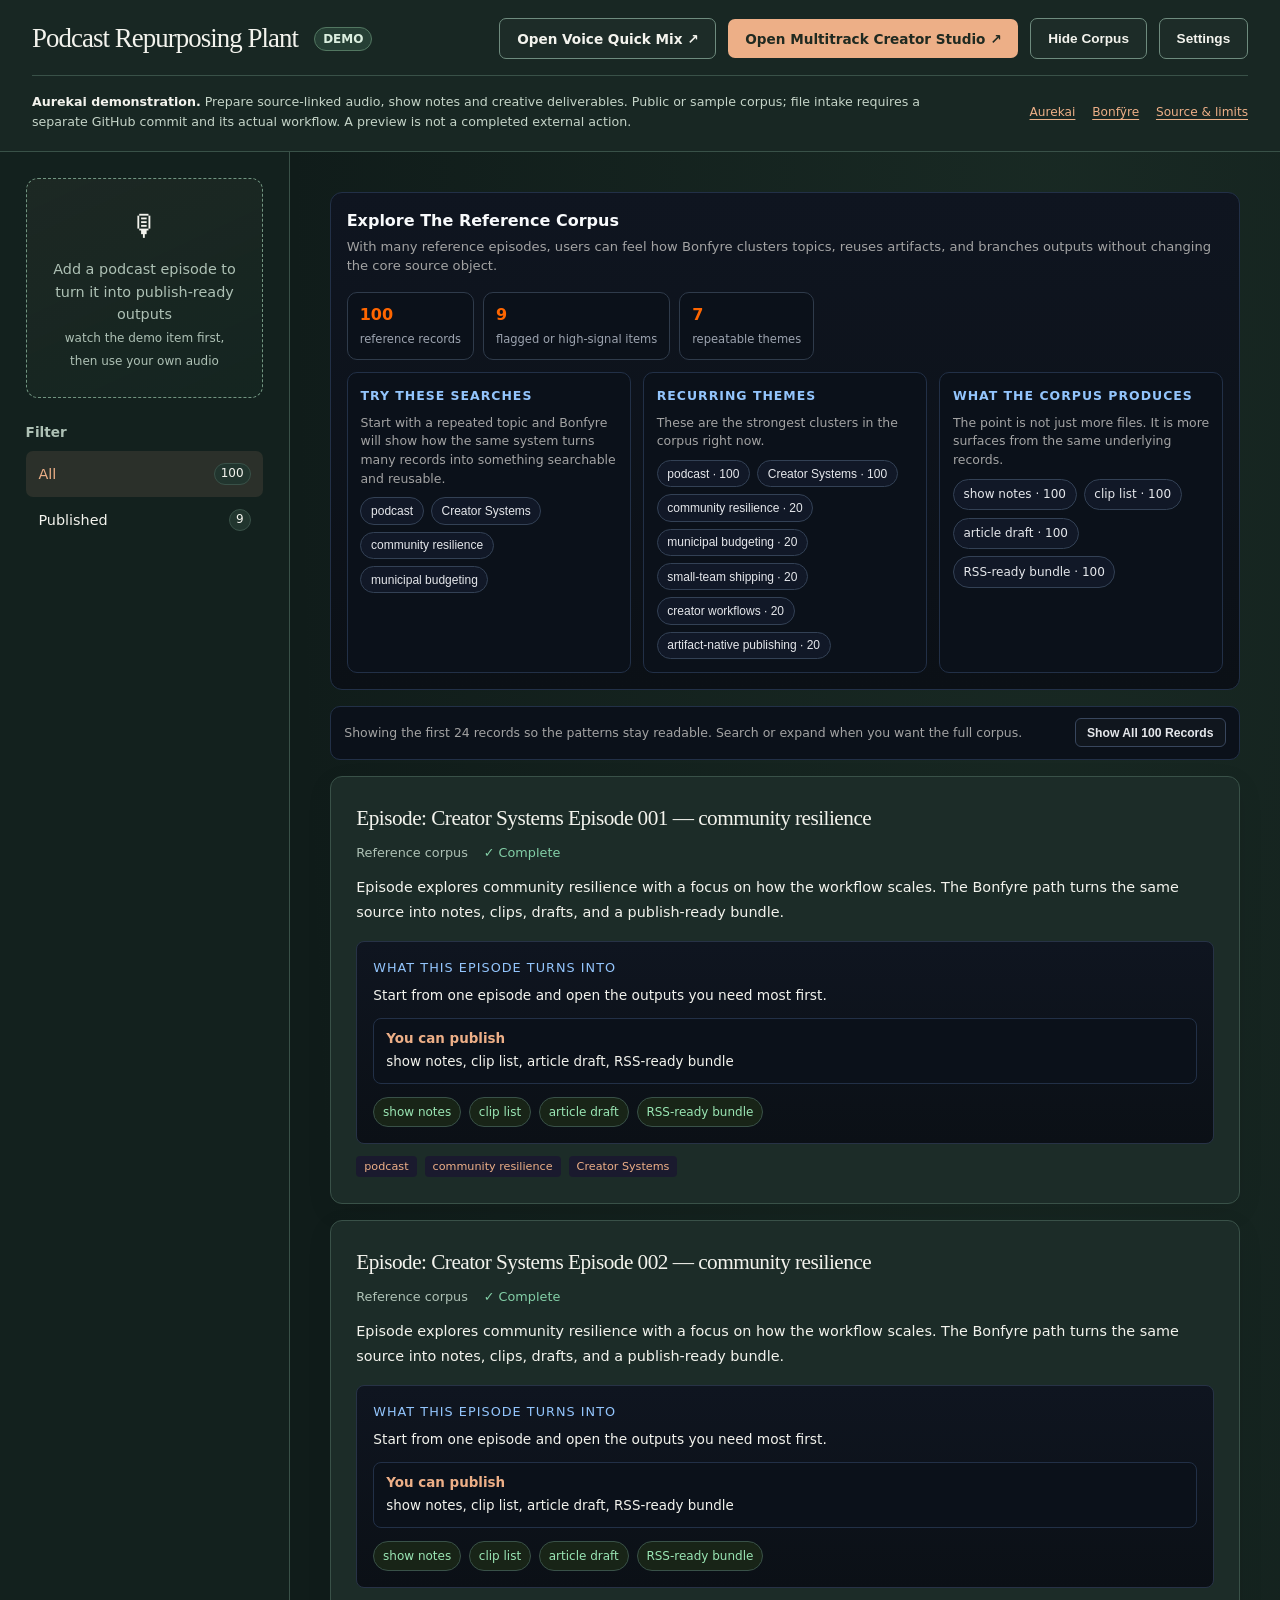
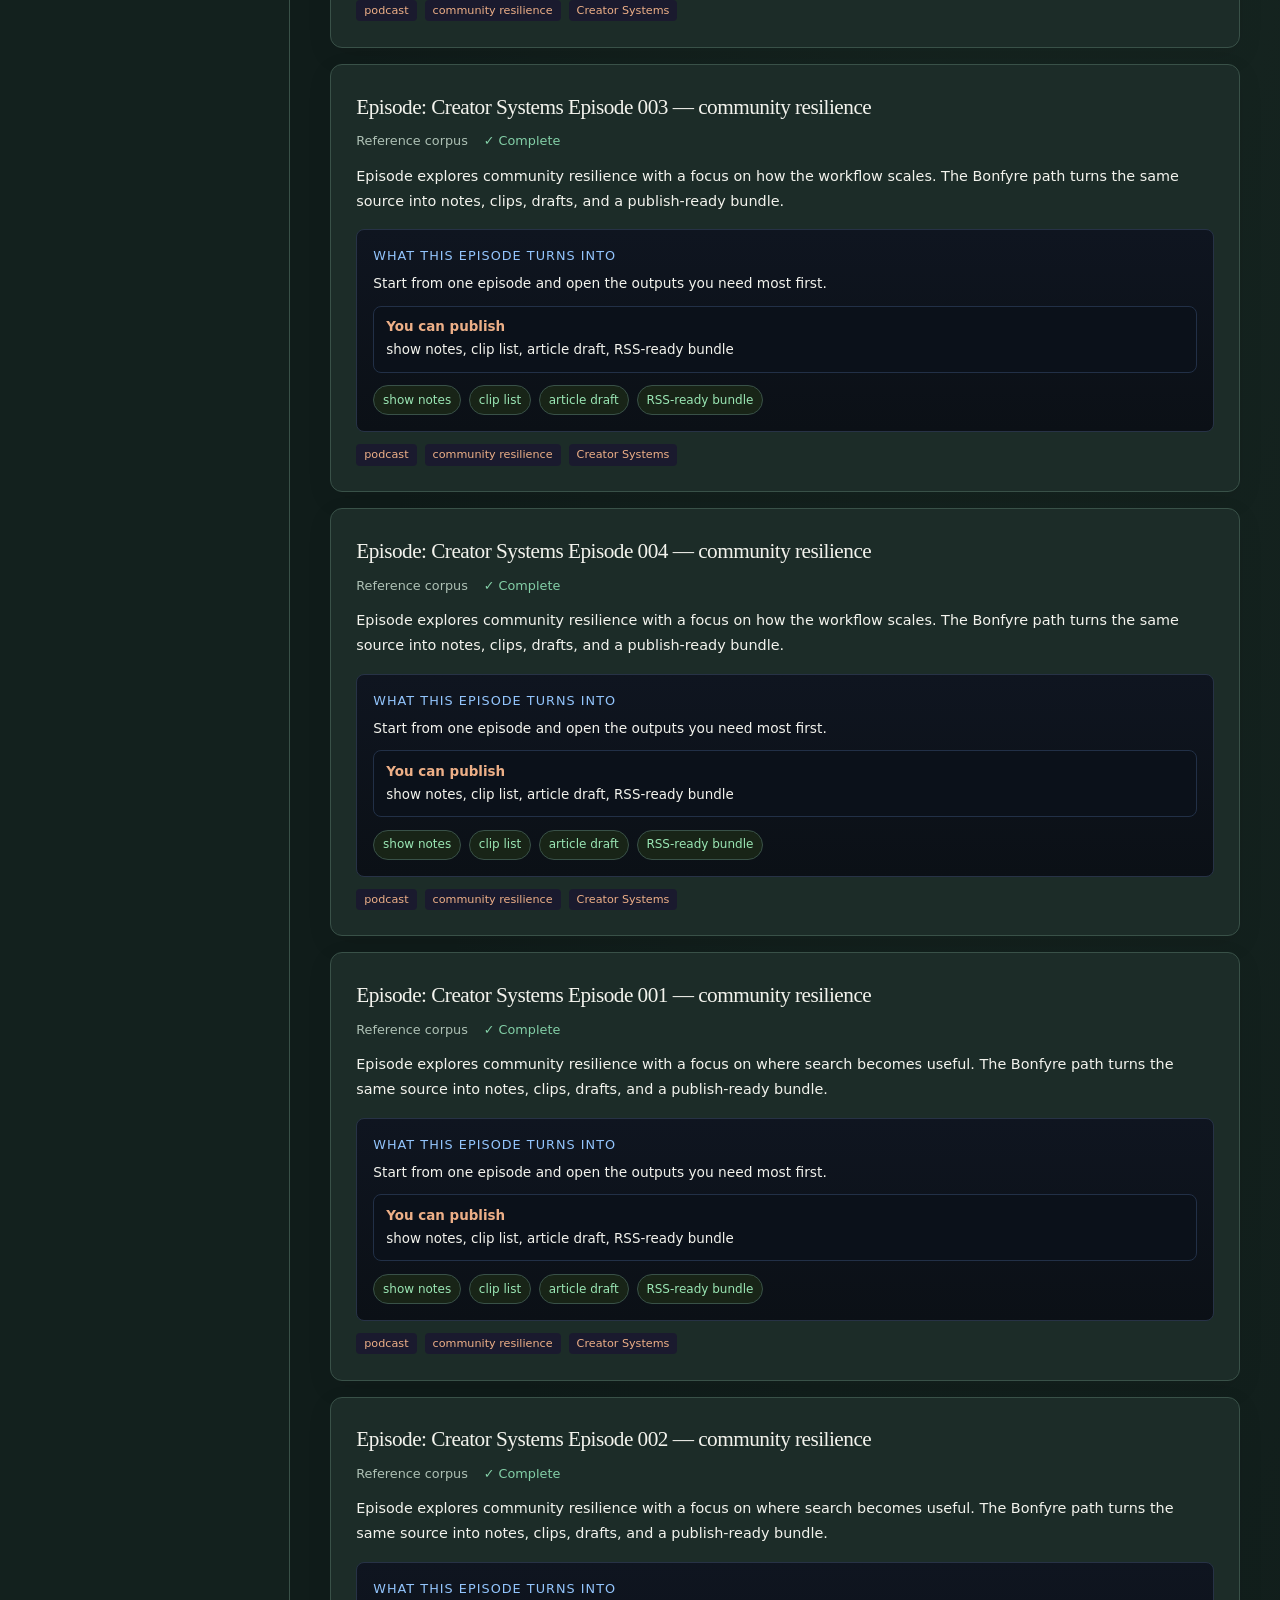
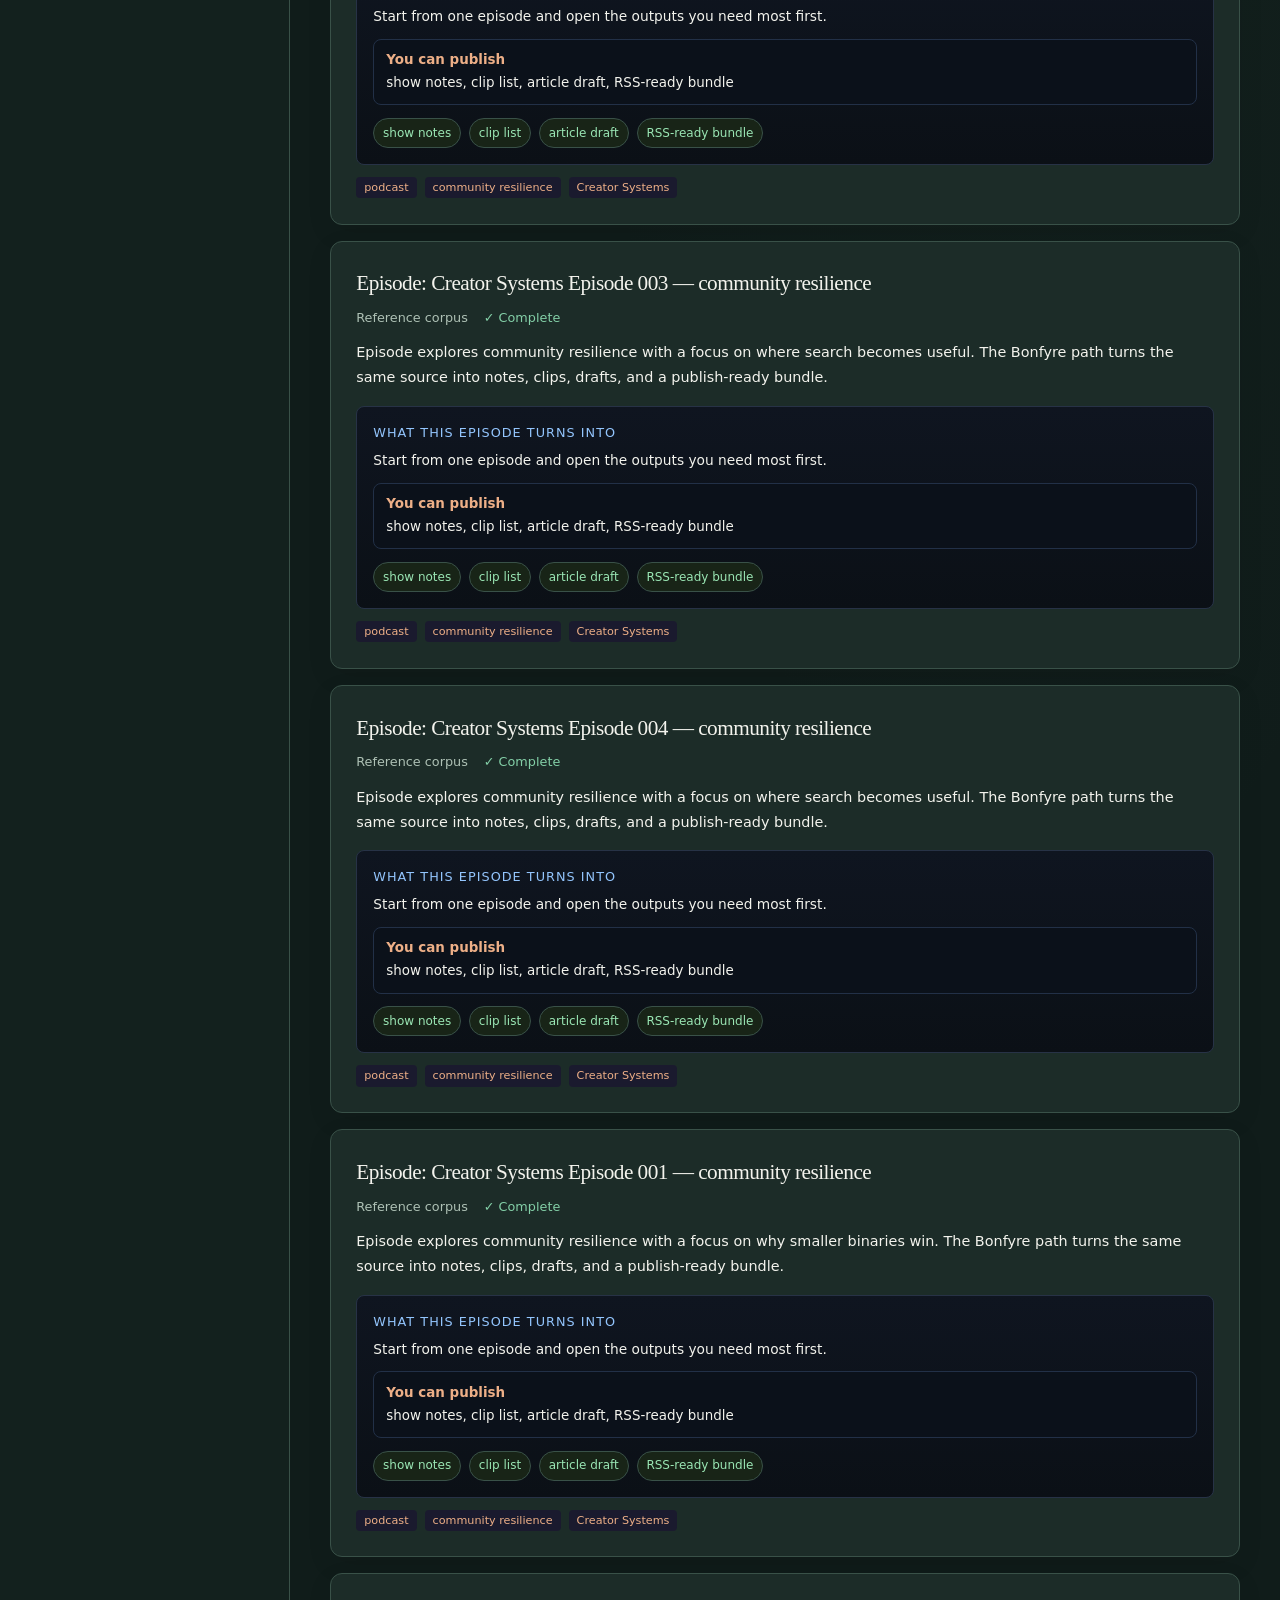
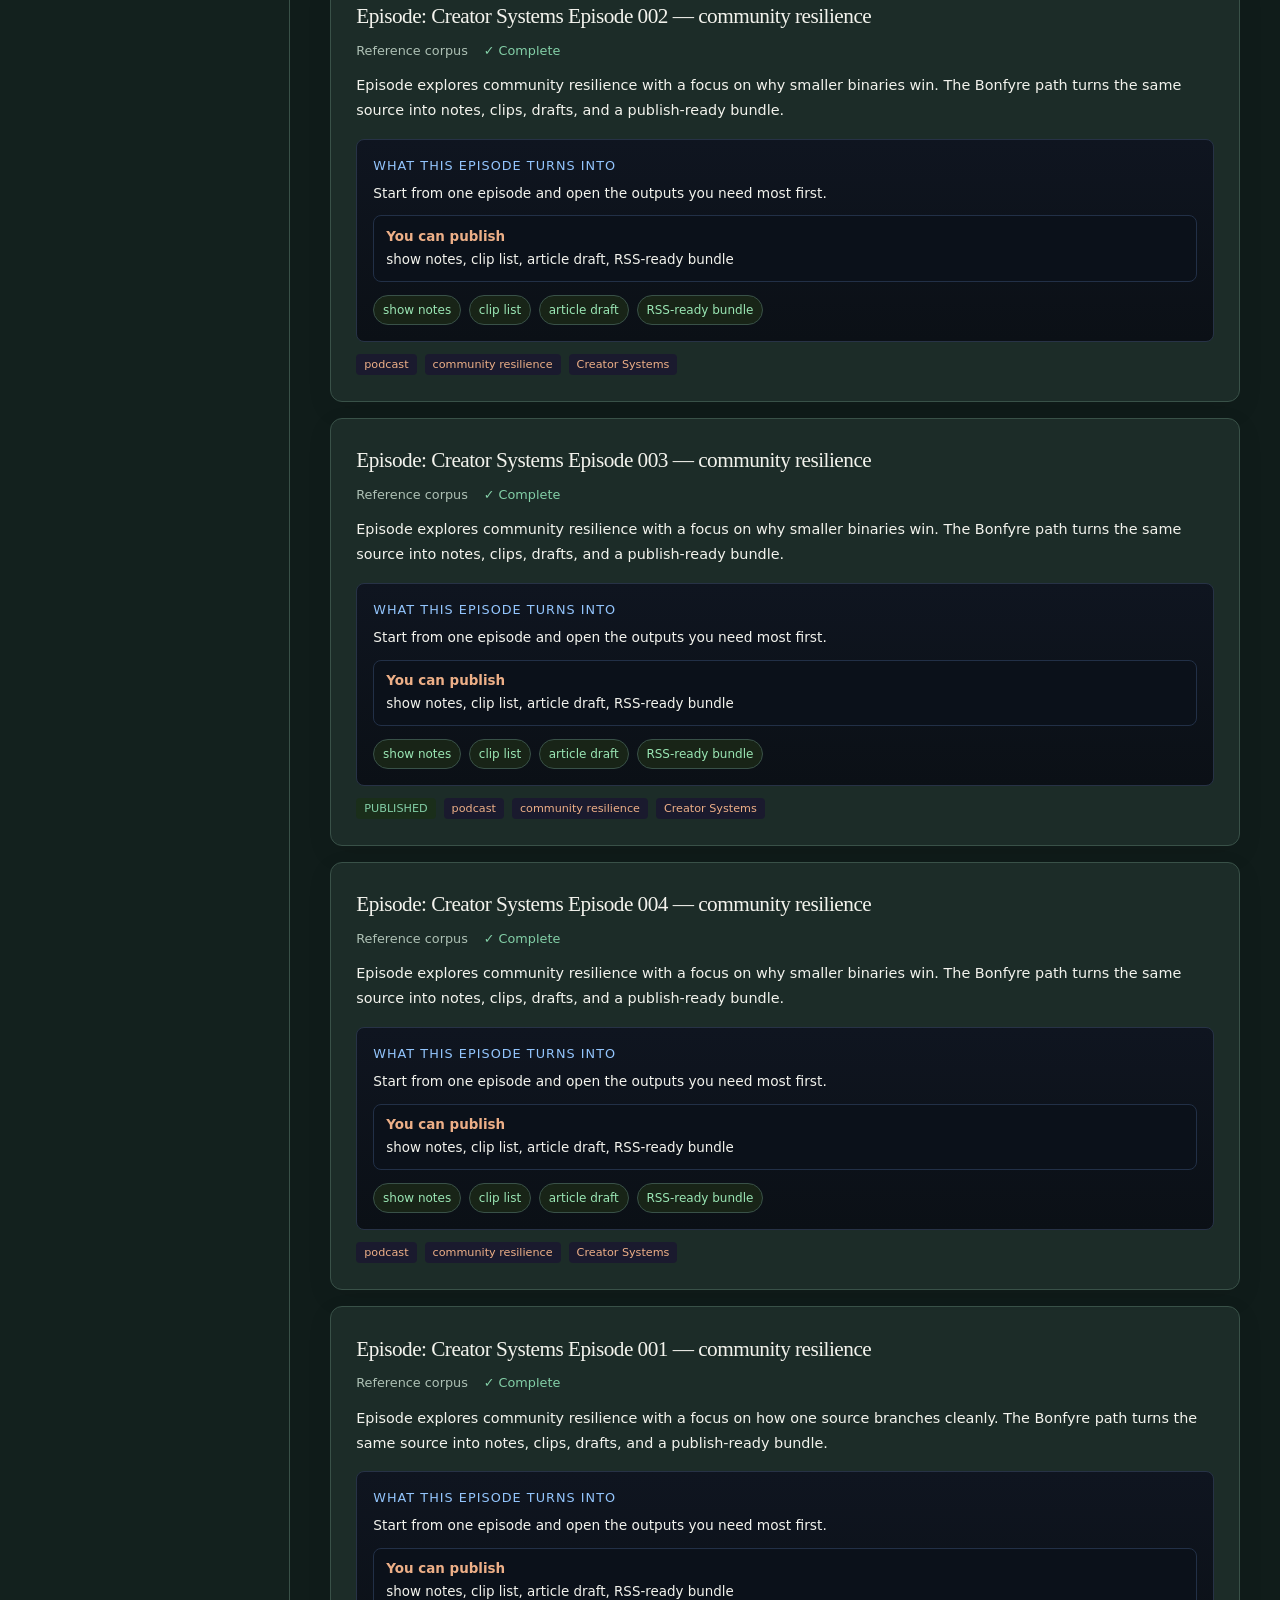
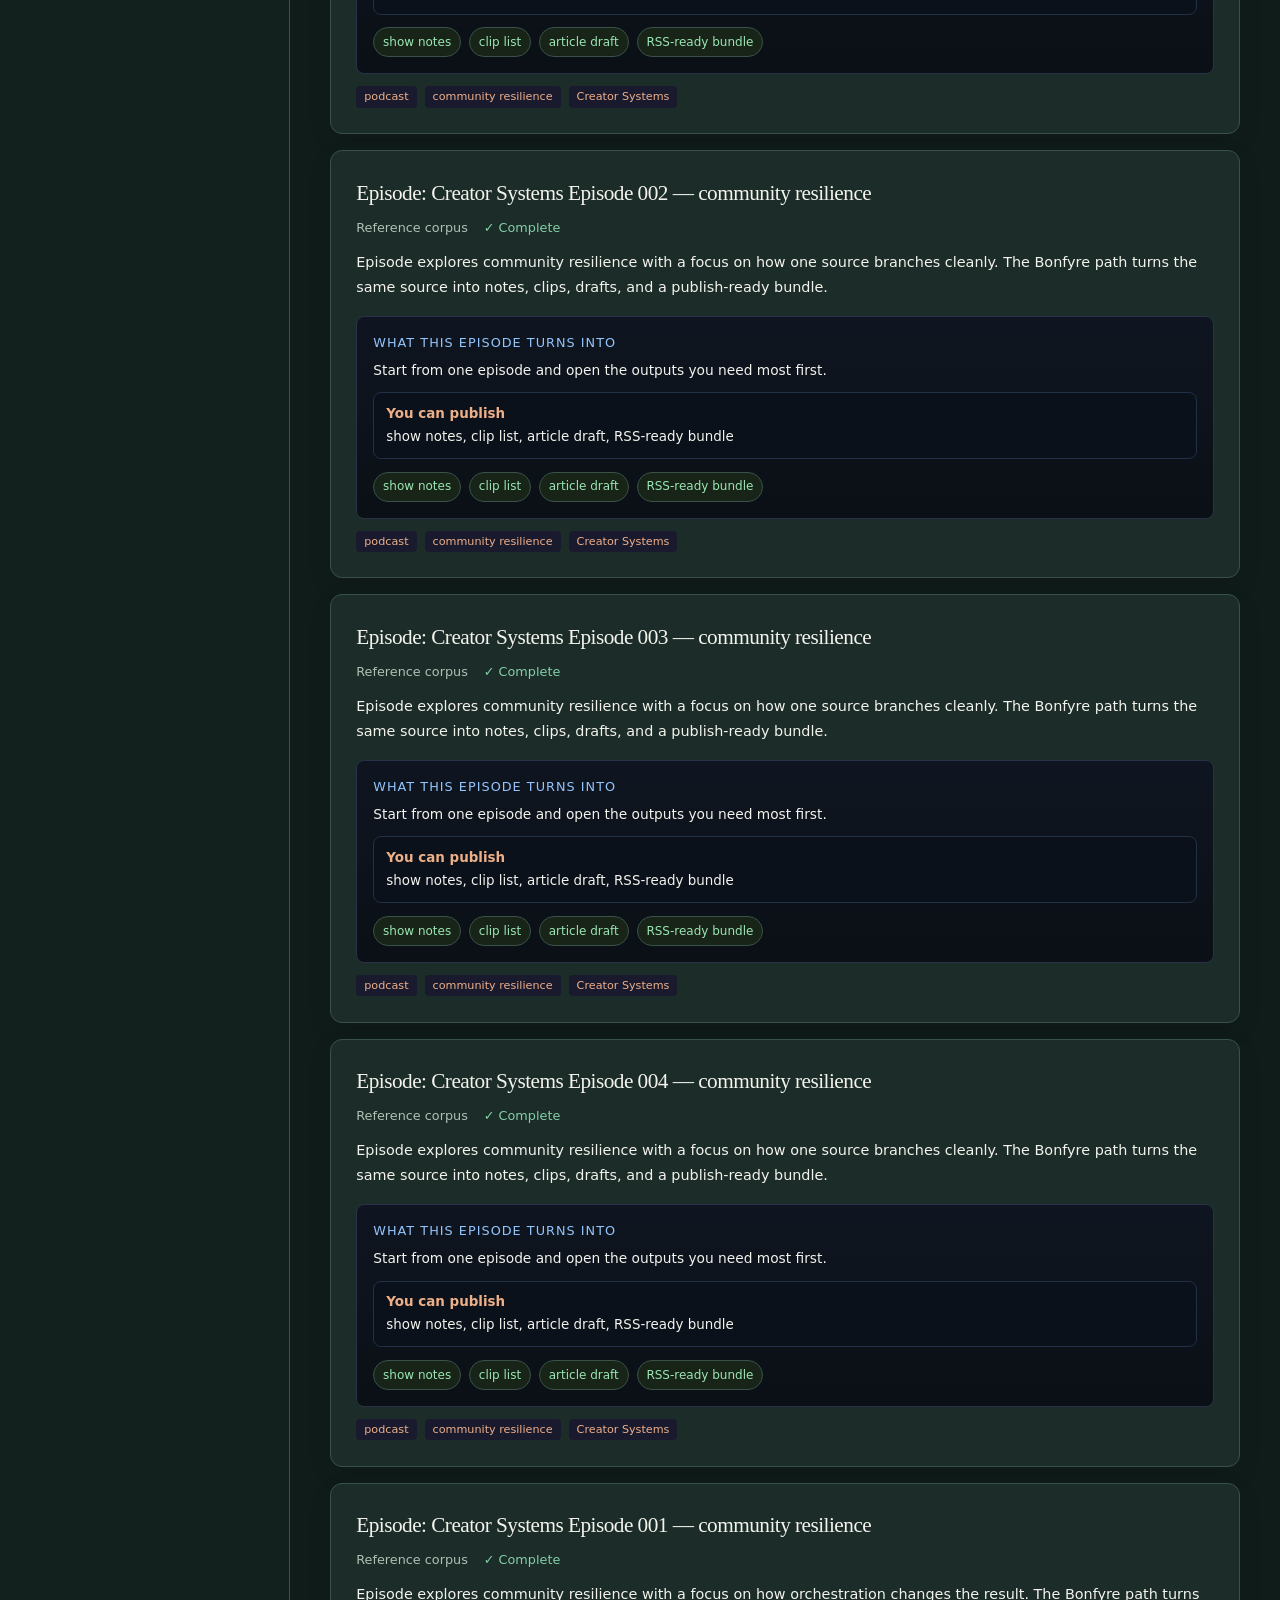
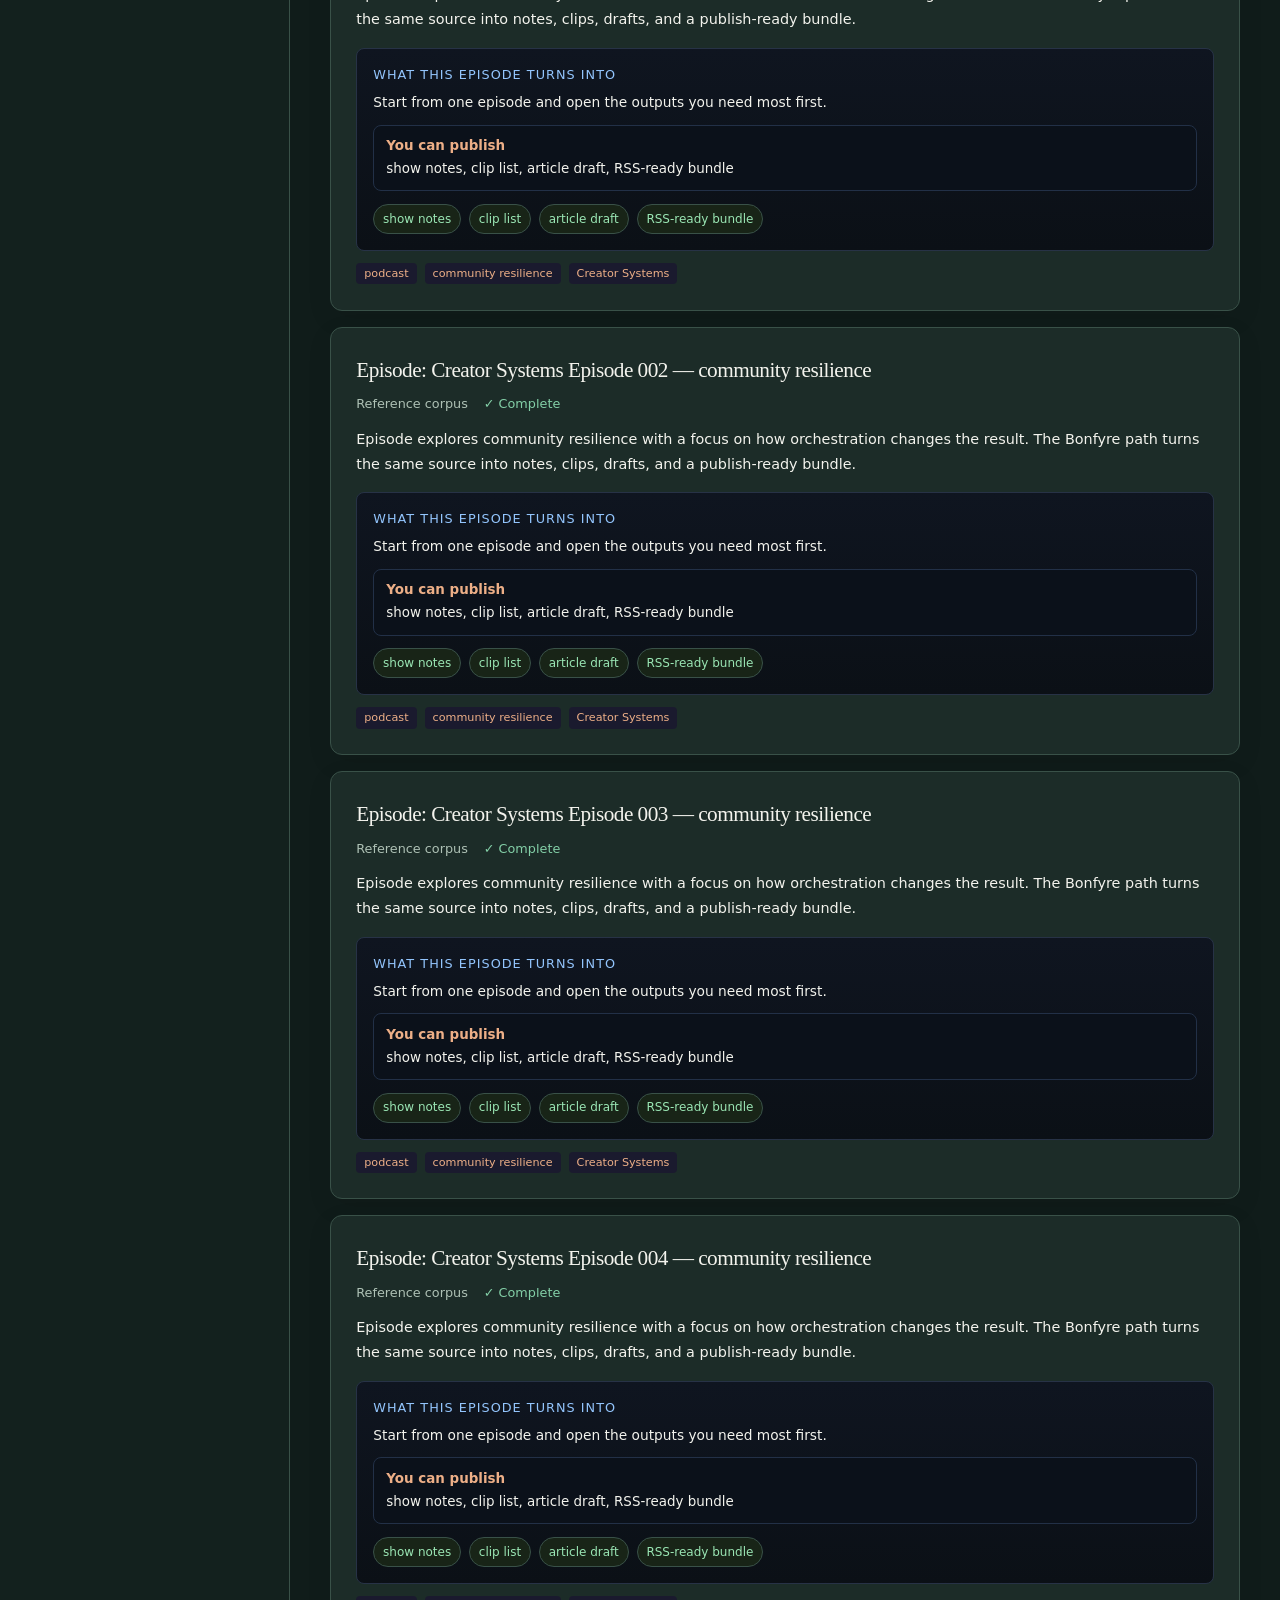
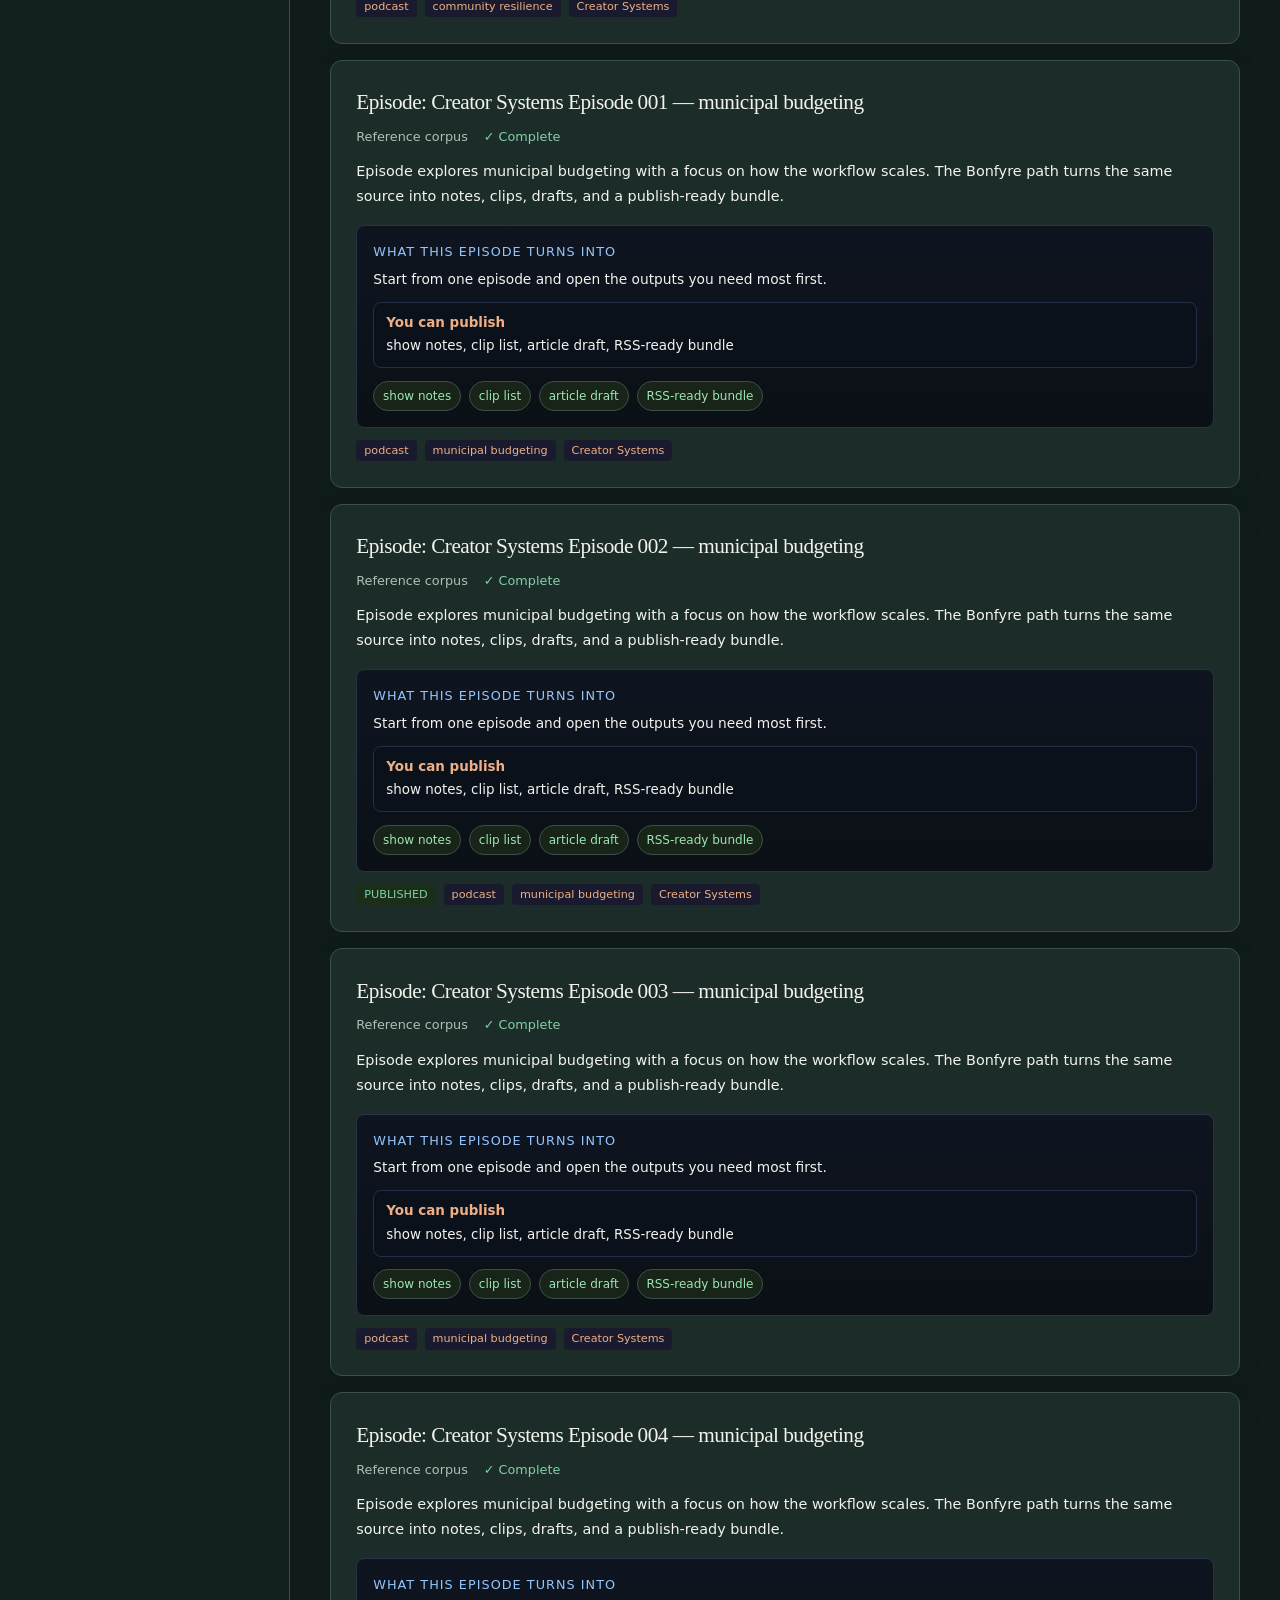
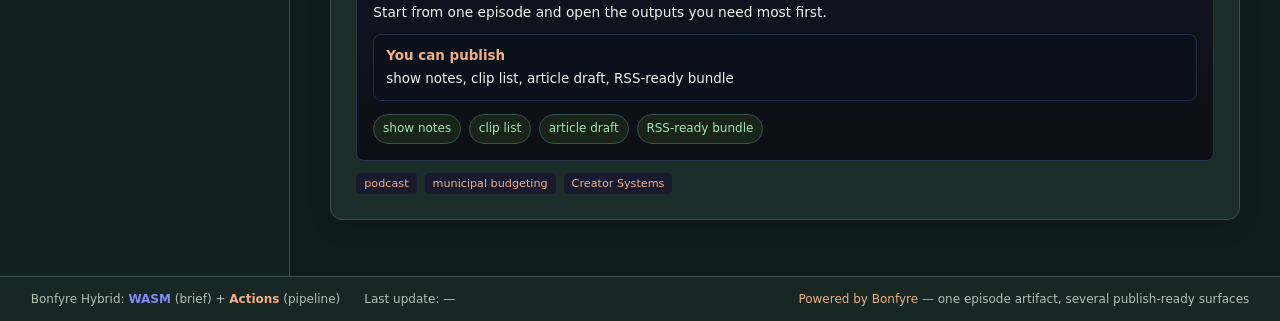
==== commit 10d9f8a6: "site: unify older Pages applications with mature Aurekai layout and readable controls" ====
--- a/site/index.html
+++ b/site/index.html
@@ -89,7 +89,48 @@
     .aurekai-context nav{display:flex;align-items:center;gap:.8rem;flex-wrap:wrap}
     .aurekai-context a{color:#f3a484;font-size:.76rem;text-decoration:underline;text-underline-offset:3px}
     .aurekai-context a:focus-visible{outline:2px solid #f3a484;outline-offset:3px}
-    </style>
+    
+    /* Aurekai 2026 shared visual cut: presentation-only, retains workflow behavior. */
+    :root{--bg:#101c1a;--fg:#f3f3ed;--accent:#edaf87;--surface:#1c2c28;--border:#395148;--dim:#aec1b5;--green:#83cfa7;--red:#f1a69c;--yellow:#efd18e}
+    html{scroll-behavior:smooth}
+    body{font-family:system-ui,-apple-system,BlinkMacSystemFont,"Segoe UI",sans-serif;line-height:1.54;background:radial-gradient(ellipse 85% 52% at 82% 0,rgba(68,108,83,.17),transparent 70%),var(--bg);color:var(--fg)}
+    .app{max-width:1650px;margin:0 auto;grid-template-columns:minmax(250px,290px) minmax(0,1fr);box-shadow:0 0 0 1px rgba(255,255,255,.035);min-height:100vh}
+    header{padding:1.15rem clamp(1rem,2.5vw,2.4rem);background:#182723;border-bottom-color:var(--border);gap:1rem}
+    header h1{font-family:Georgia,"Times New Roman",serif;font-weight:500;font-size:clamp(1.38rem,2.1vw,1.95rem);letter-spacing:-.035em;line-height:1.15;color:var(--fg)}
+    .sidebar{padding:clamp(1rem,2vw,1.7rem);background:#13211e;border-color:var(--border)}
+    .main{padding:clamp(1.2rem,3.1vw,3rem);min-width:0}
+    .card,.preview{border-radius:12px;background:var(--surface);border:1px solid var(--border);box-shadow:0 8px 26px rgba(0,0,0,.08)}
+    .card{padding:clamp(1.05rem,2vw,1.7rem)}
+    .card h3{font-family:Georgia,"Times New Roman",serif;font-size:1.33rem;letter-spacing:-.025em;font-weight:500;color:var(--fg)}
+    .card-body{line-height:1.73}
+    .card-meta,.dropzone-text{color:var(--dim);line-height:1.58}
+    .dropzone{background:linear-gradient(155deg,rgba(225,180,142,.05),rgba(29,60,48,.15));border:1px dashed #719581;padding:clamp(1.4rem,2vw,2rem);border-radius:12px;cursor:pointer}
+    .dropzone:hover,.dropzone.drag-over{border-color:var(--accent);background:rgba(237,175,135,.07)}
+    .dropzone-icon{font-size:1.85rem}
+    .btn{border-radius:7px;padding:.64rem 1.05rem;line-height:1.35;min-height:36px}
+    .btn-primary{background:var(--accent);color:#202a21}
+    .btn-primary:hover{background:#f5c29b;color:#111b17}
+    .btn-ghost{border:1px solid #6e8b7e;color:var(--fg);background:rgba(255,255,255,.025)}
+    .btn-ghost:hover{border-color:var(--accent);background:rgba(237,175,135,.08)}
+    .filter-item{border-radius:7px;padding:.75rem .8rem;gap:.5rem}
+    .filter-item.active{background:rgba(237,175,135,.11);color:var(--accent)}
+    .filter-count{background:#21352e;color:var(--fg)}
+    .pipeline-step{padding:.7rem .8rem;border-color:#4f7461}
+    .pipeline-step.active{border-color:var(--accent);color:var(--accent)}
+    .pipeline-step.done{border-color:var(--green);color:var(--green)}
+    .config label,.config h4{color:var(--dim)}
+    .config input{border-radius:7px;background:#172722;color:var(--fg);padding:.7rem}
+    .status-bar{background:#182723;color:var(--dim);border-top:1px solid var(--border);padding:.8rem clamp(1rem,2.4vw,2.4rem);flex-wrap:wrap;gap:.5rem 1.5rem}
+    a{color:var(--accent);text-underline-offset:3px}
+    :is(button,a,input,select,textarea):focus-visible{outline:2px solid var(--accent);outline-offset:3px}
+    .aurekai-context{padding-top:1rem}
+    .aurekai-context p{max-width:920px;color:#c5d4c8}
+    .aurekai-context nav{gap:.6rem 1.05rem}
+    .aurekai-context a{color:var(--accent)}
+    .badge-demo{background:#263f35;color:#dcefe0}
+    @media(max-width:820px){.app{display:flex;flex-direction:column}.sidebar{border-right:0;border-bottom:1px solid var(--border)}.main{min-height:45vh}.header-right{margin-left:0}.status-bar{gap:.4rem .8rem}}
+    @media(prefers-reduced-motion:reduce){html{scroll-behavior:auto}.badge-processing{animation:none}}
+</style>
 </head>
 <body>
   <div class="app">
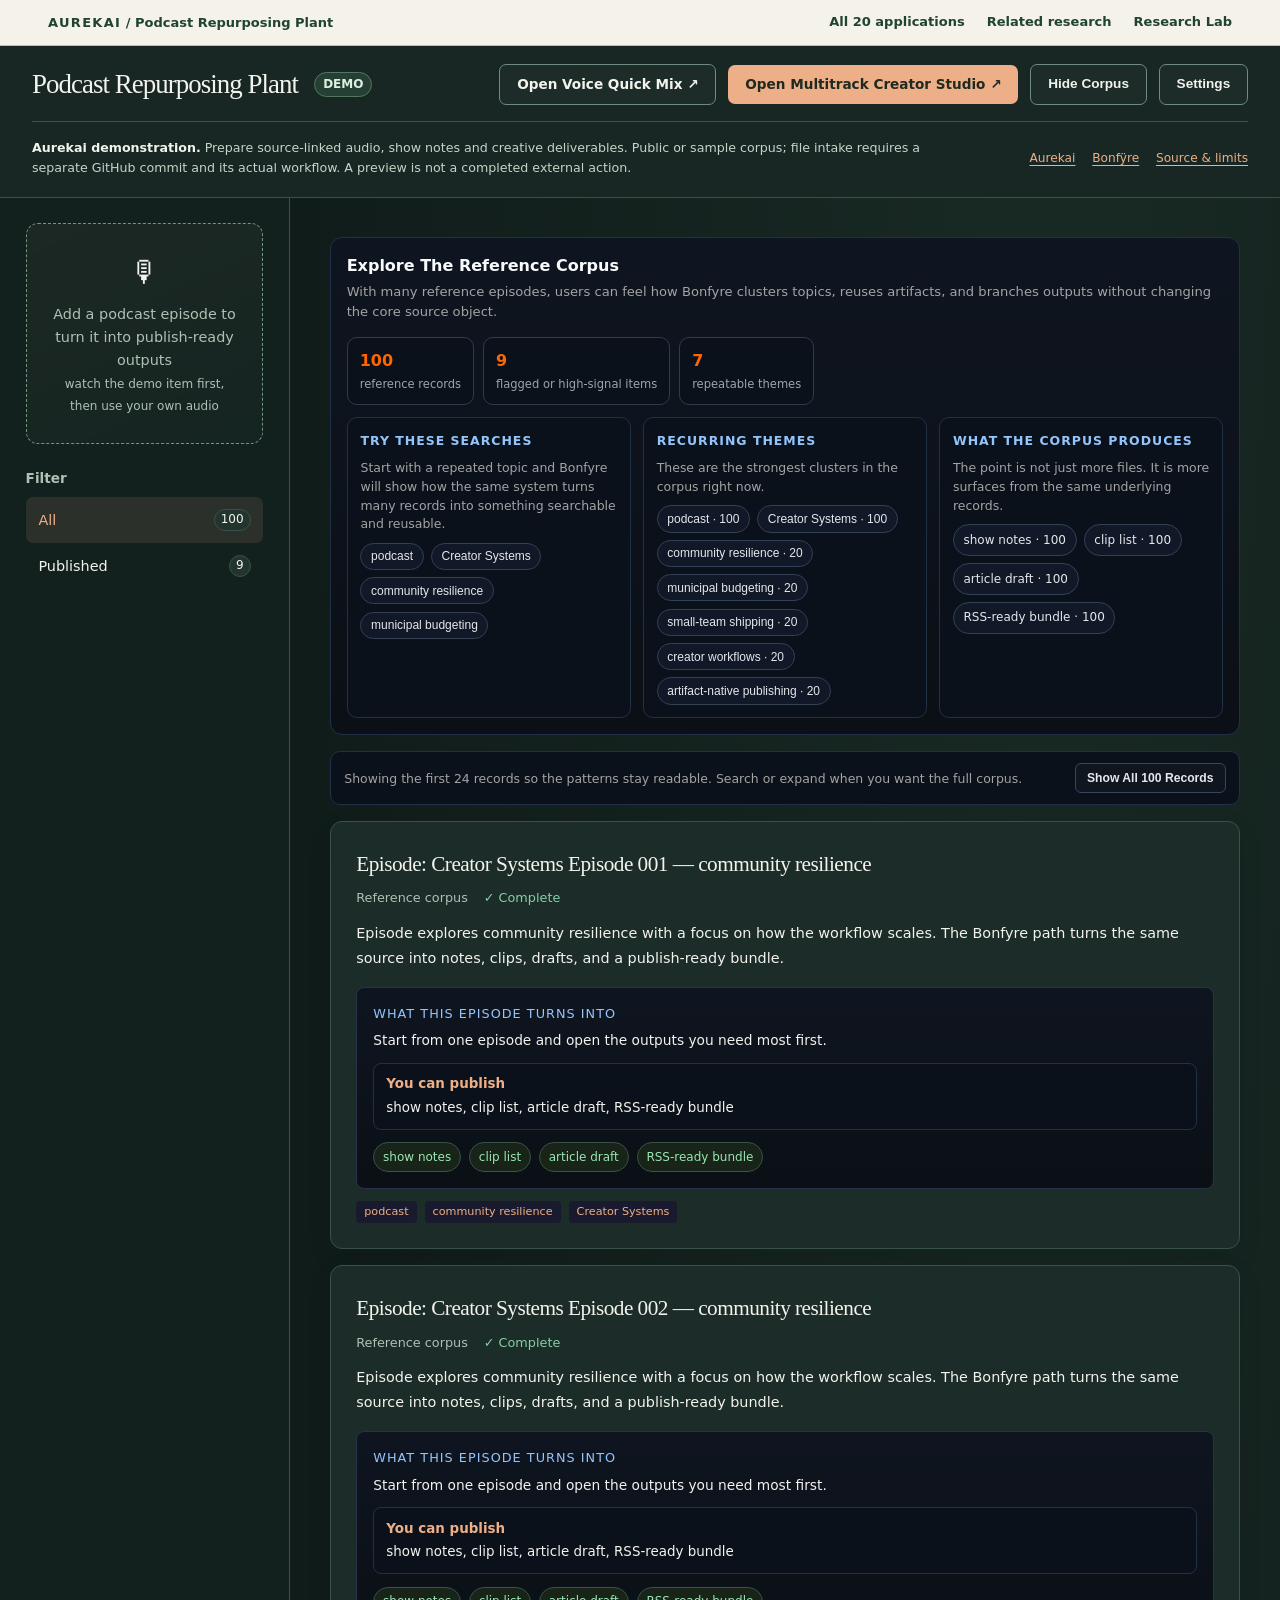
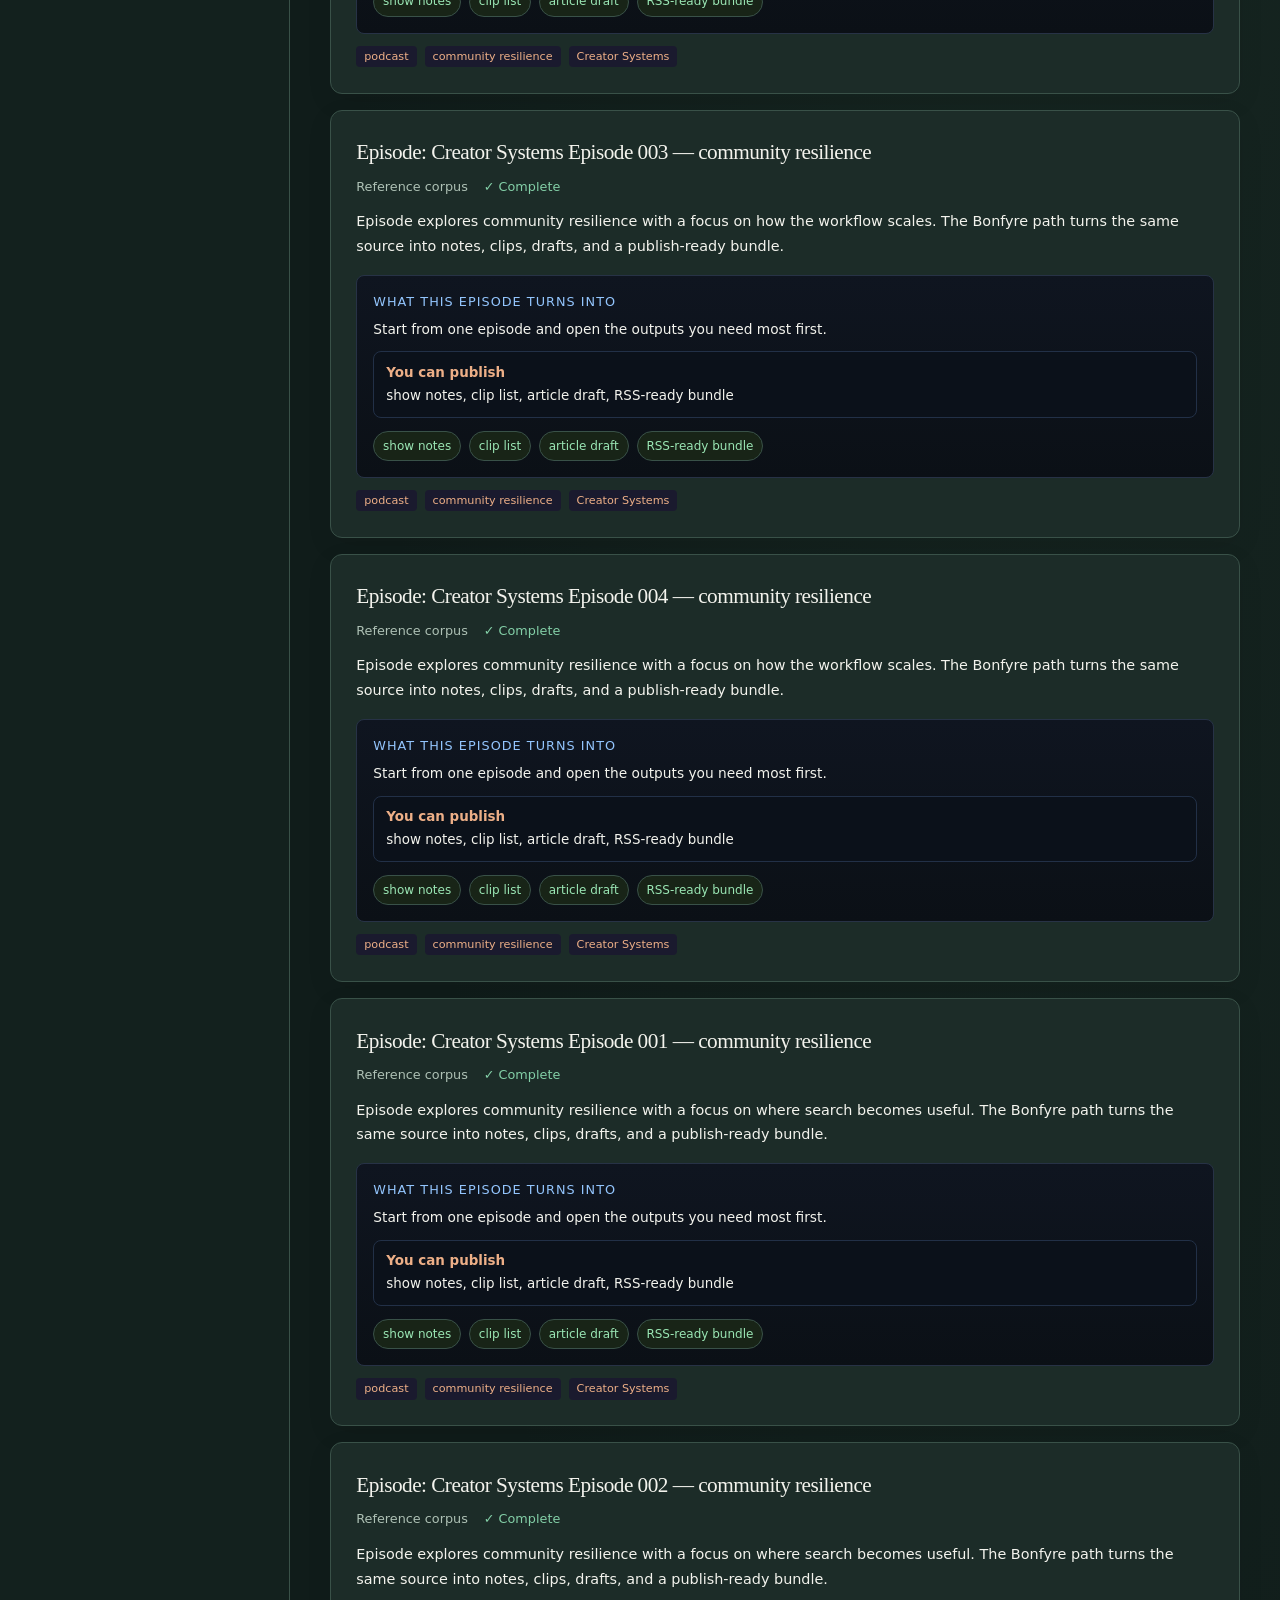
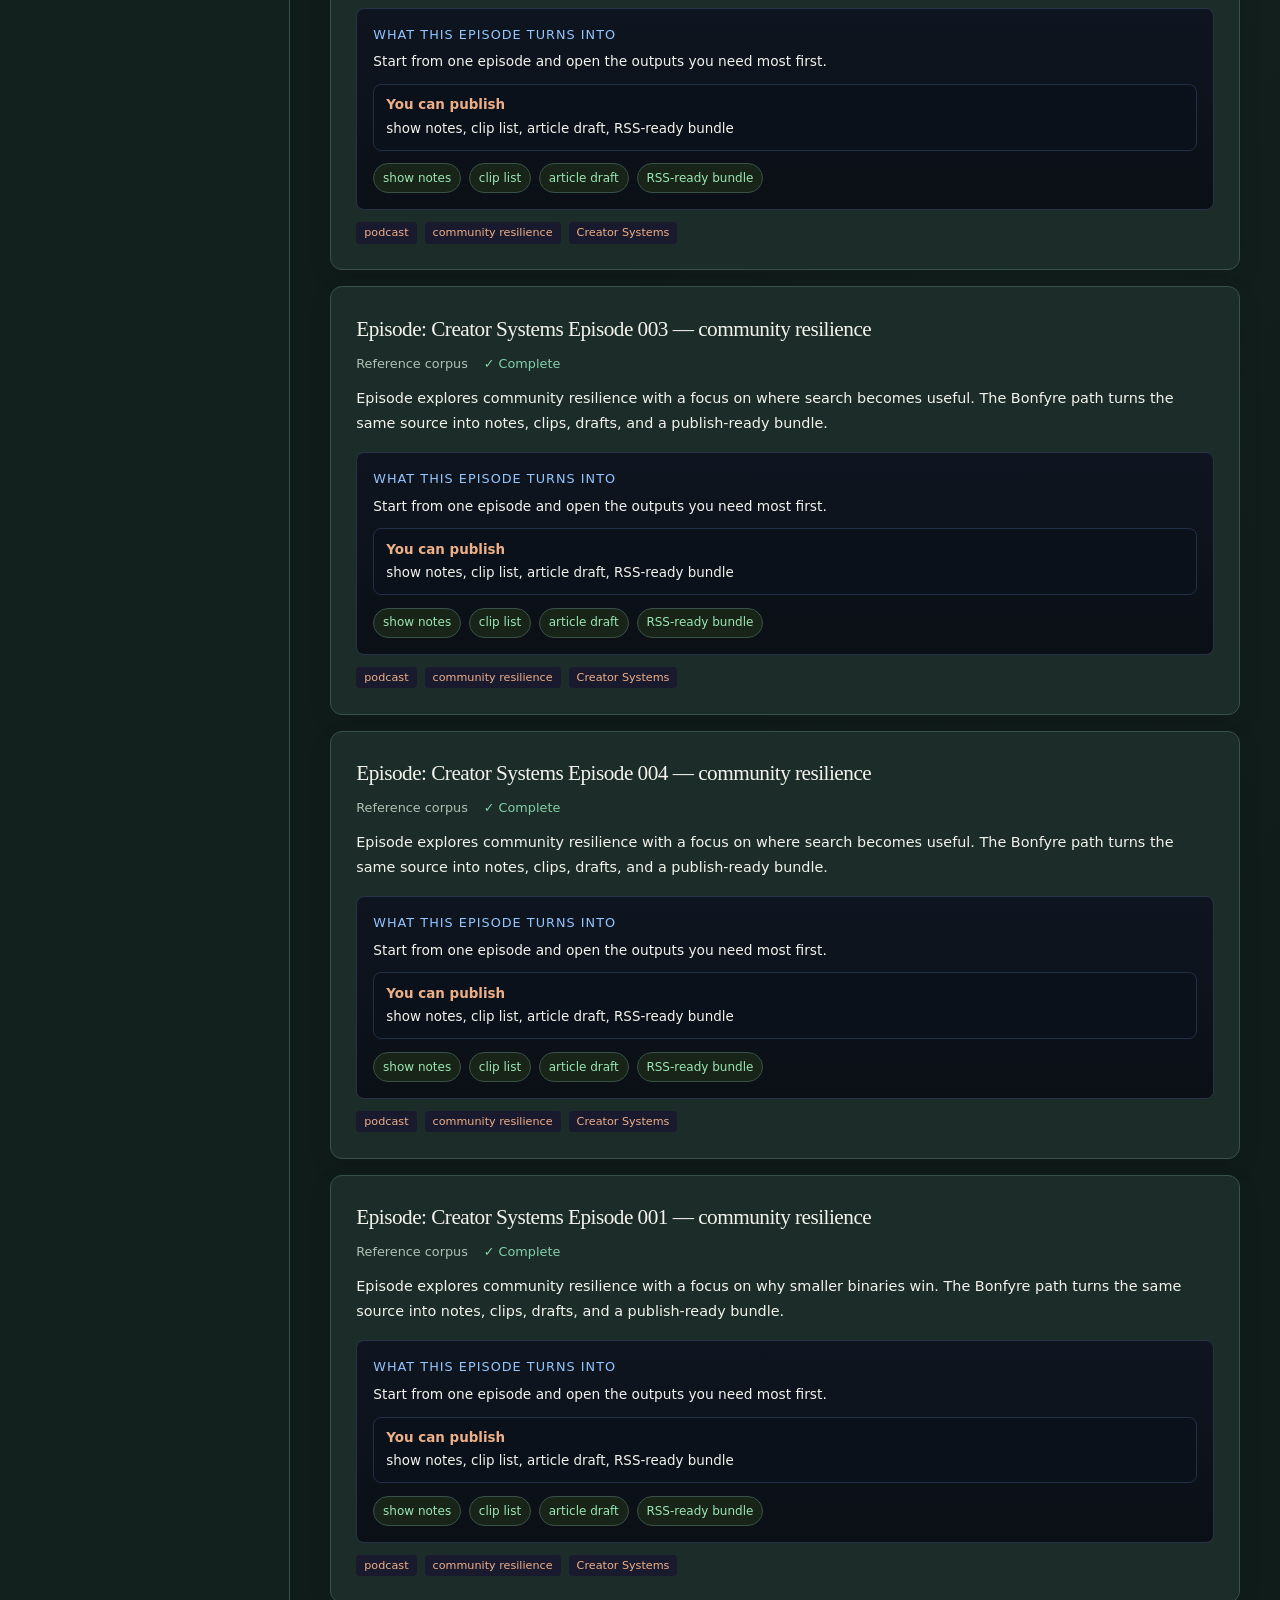
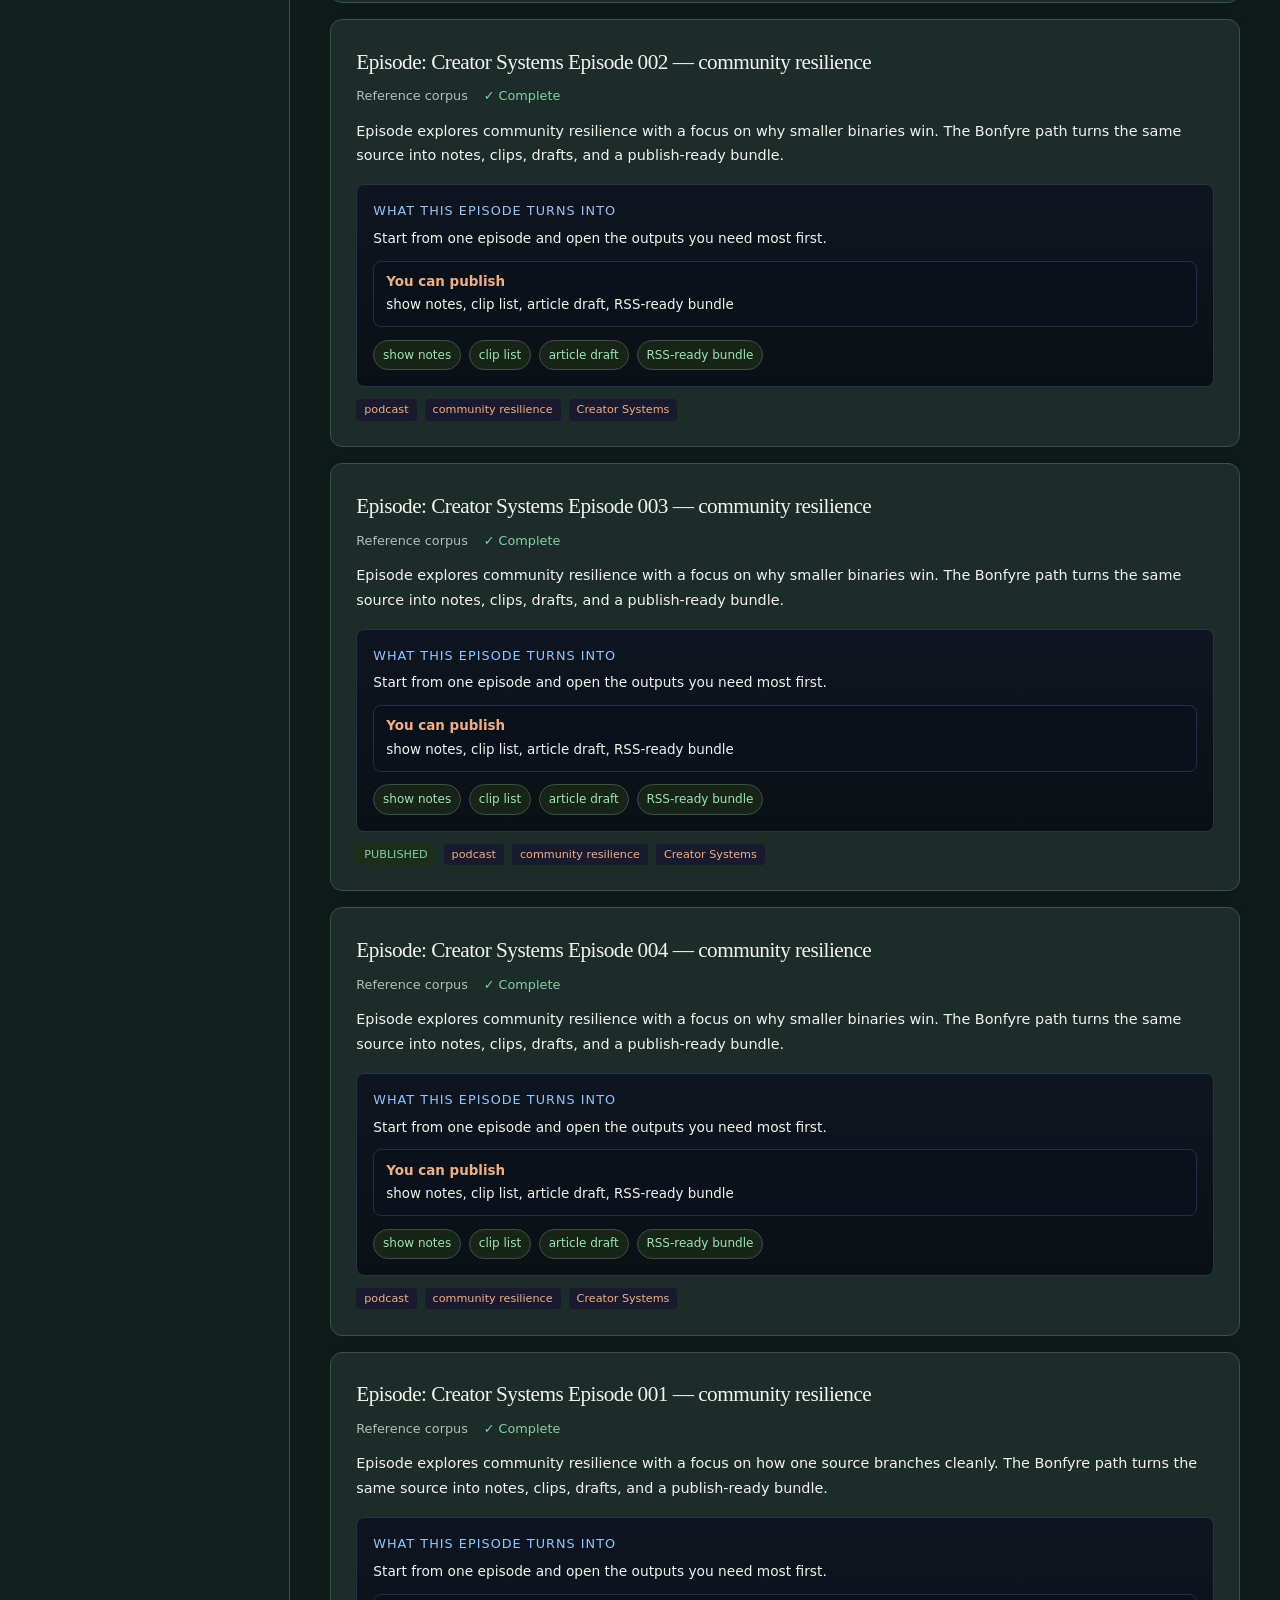
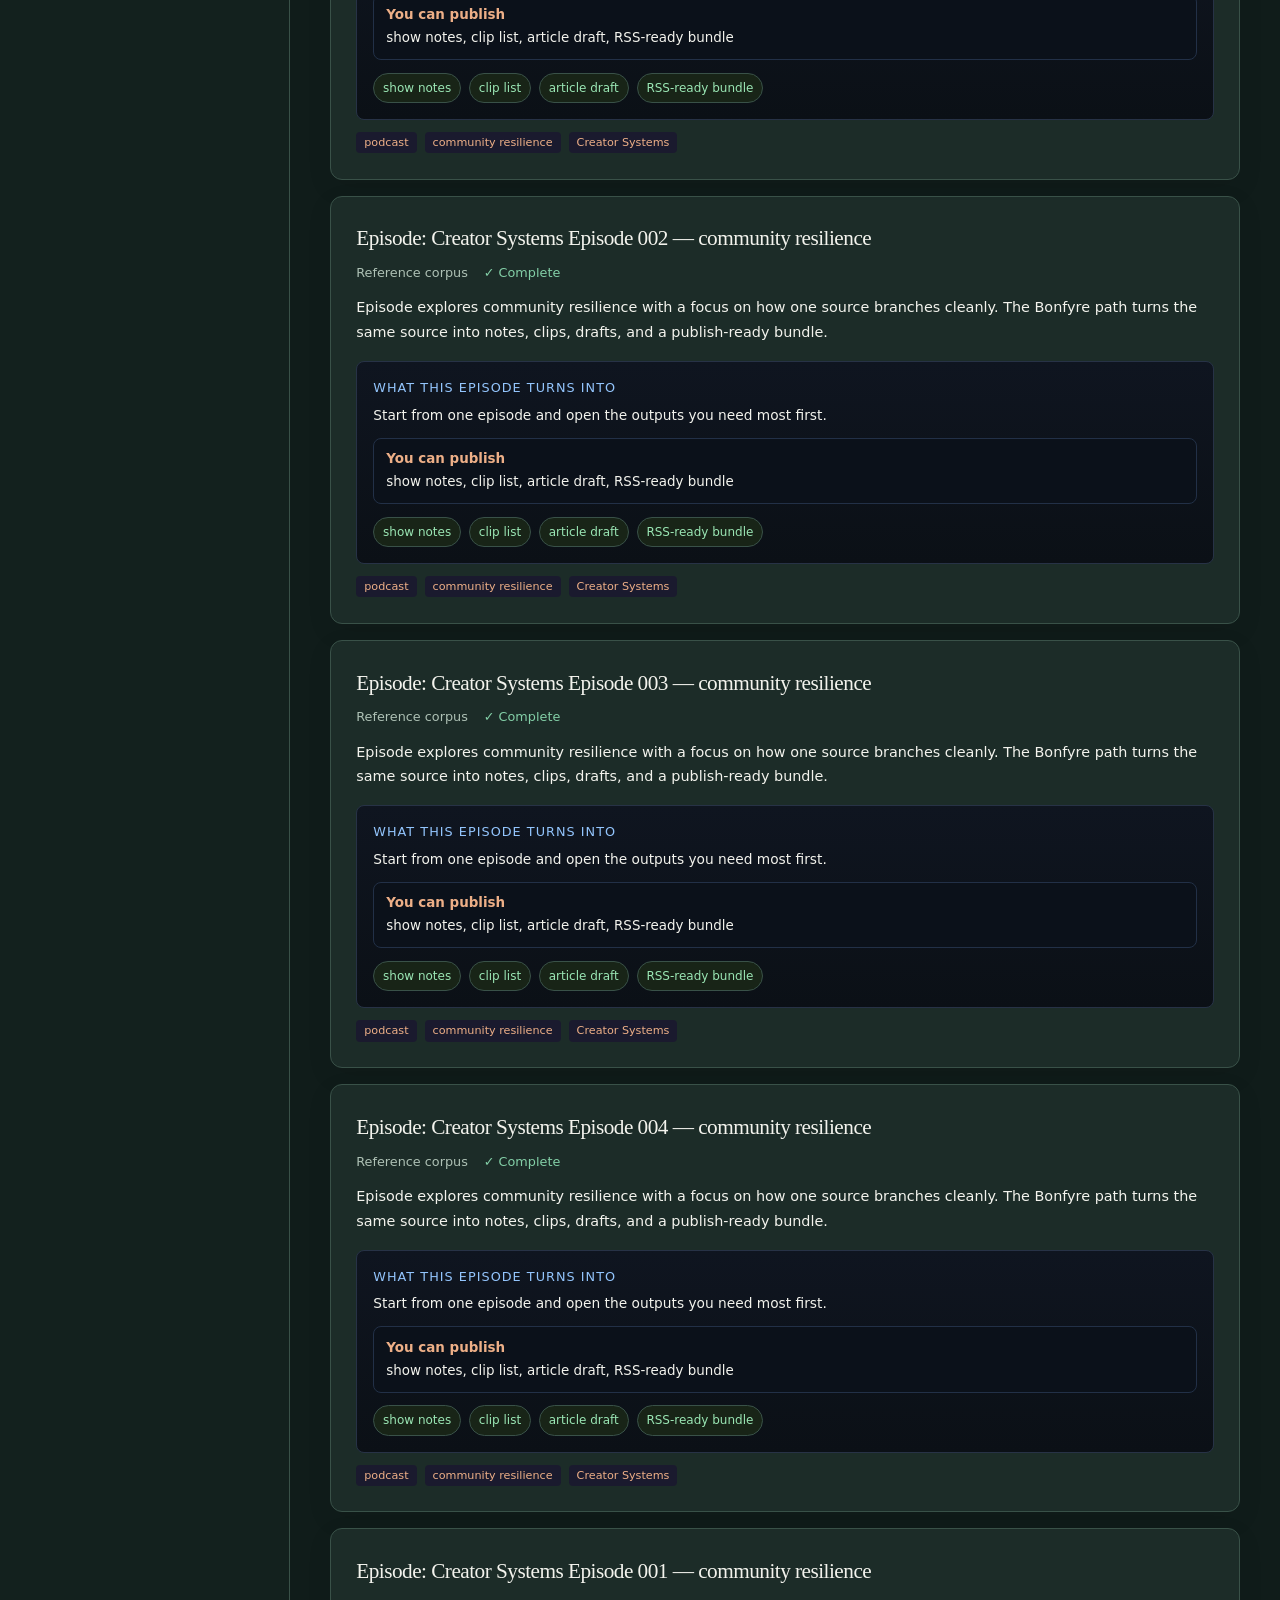
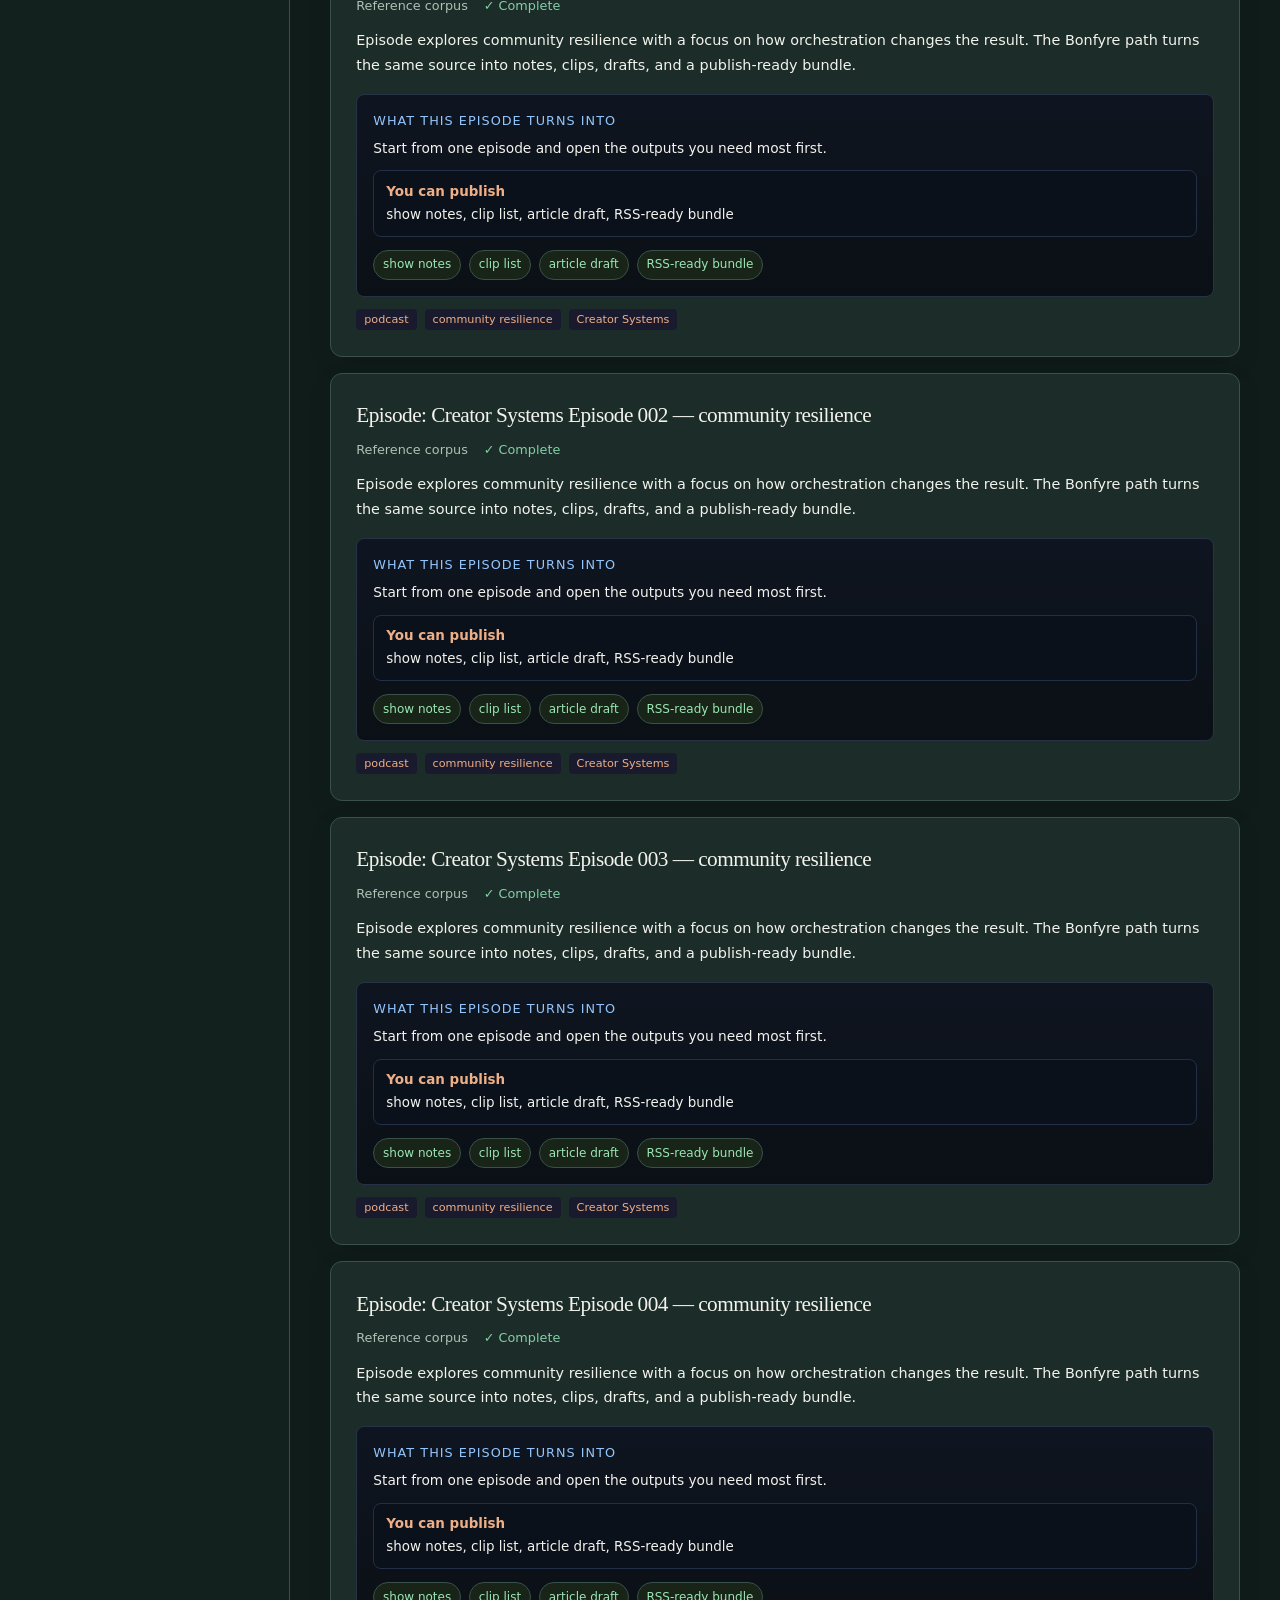
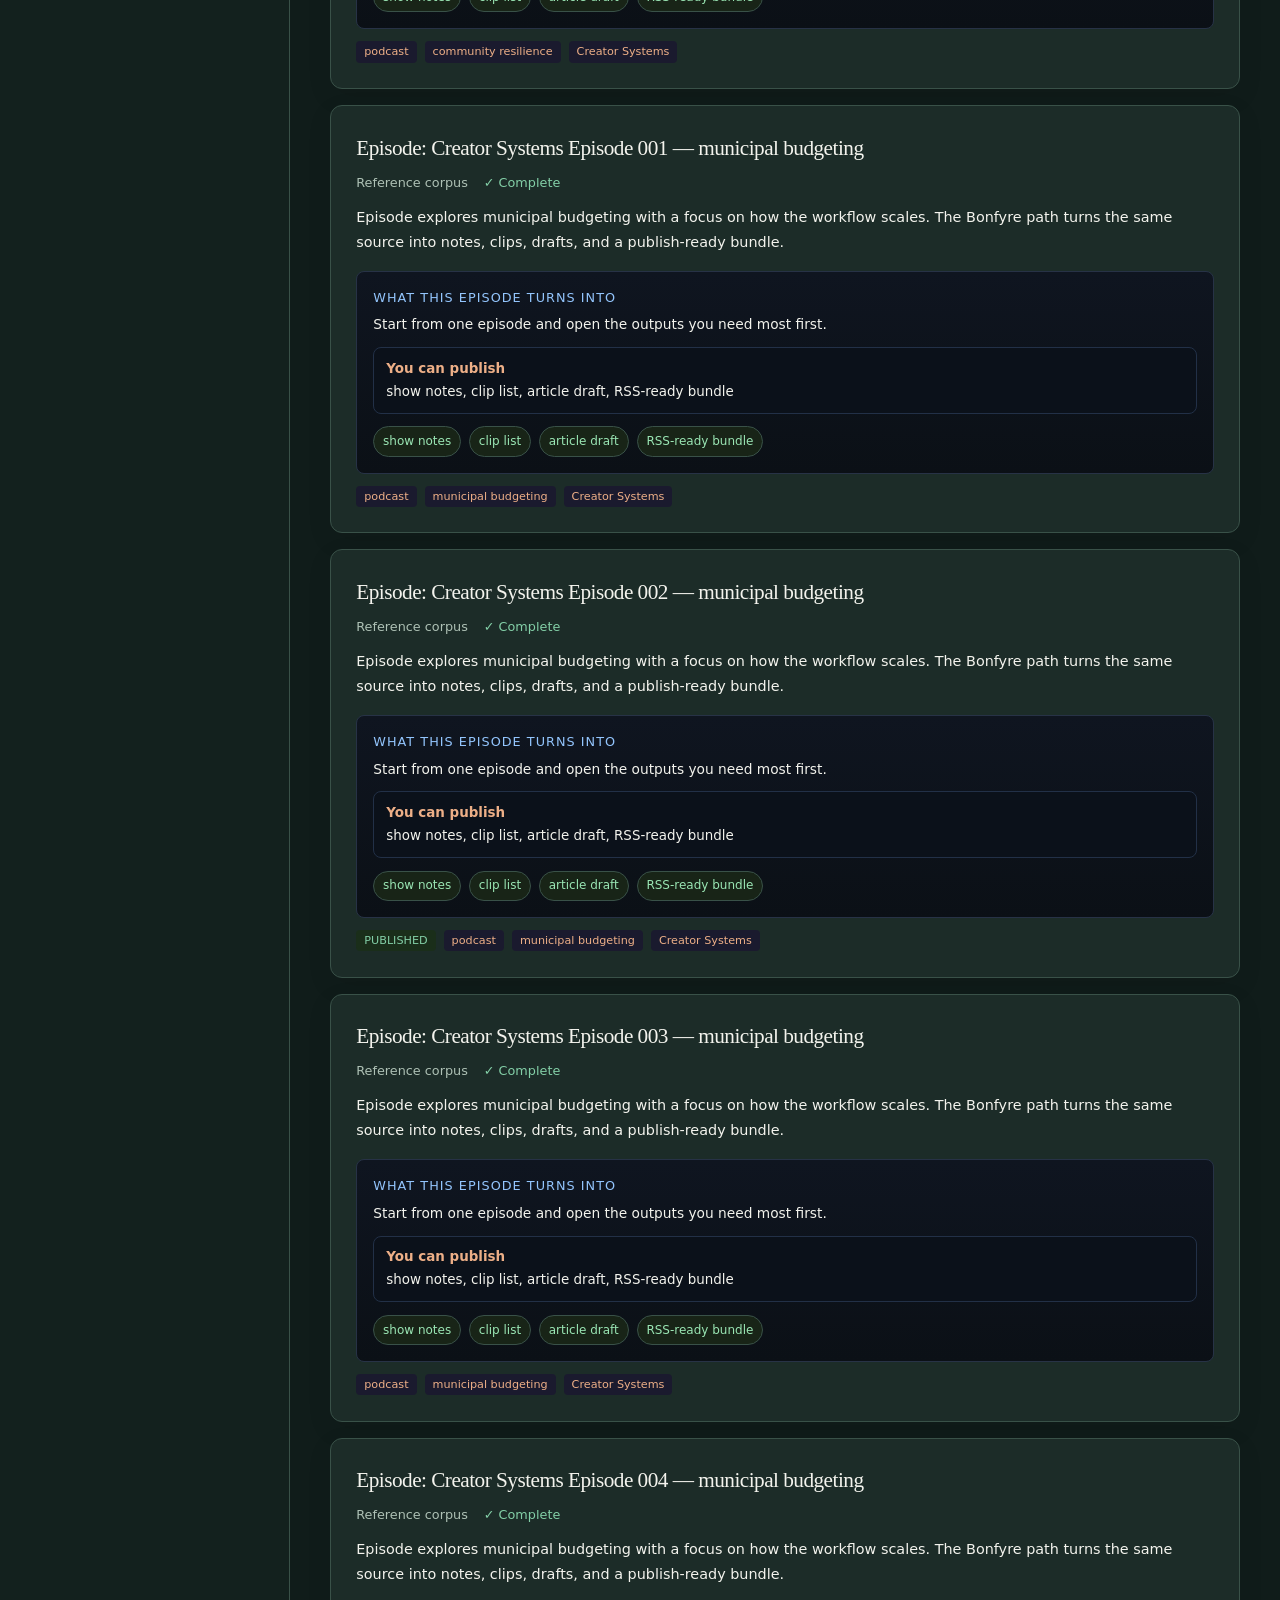
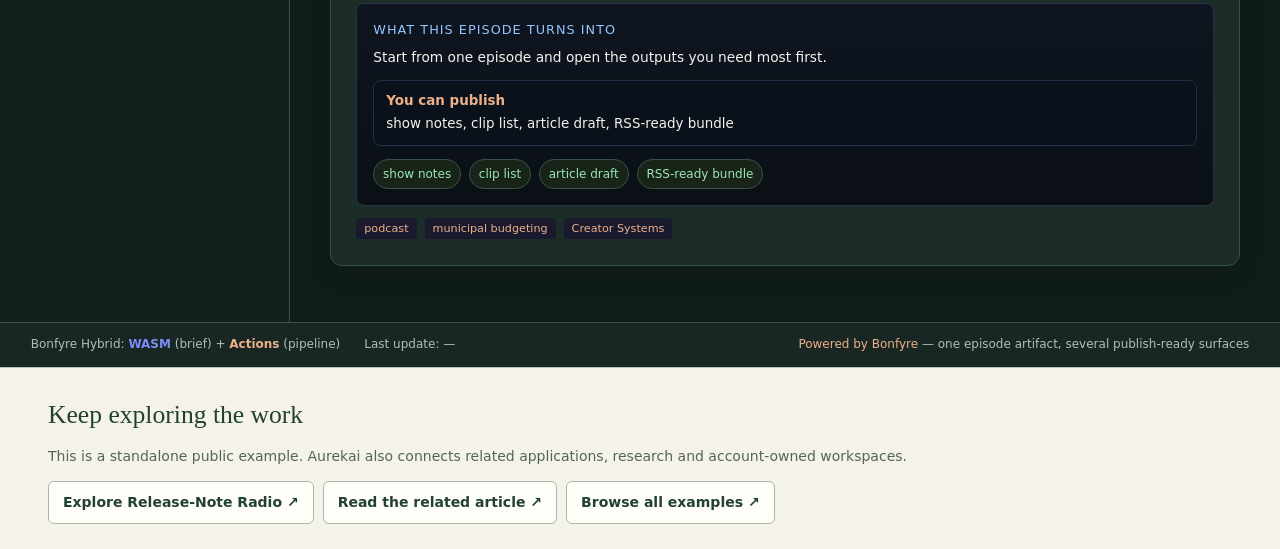
==== commit 3d27d9c4: "site: connect standalone studio to Aurekai explorer, related research and neighboring applications" ====
--- a/site/index.html
+++ b/site/index.html
@@ -131,8 +131,17 @@
     @media(max-width:820px){.app{display:flex;flex-direction:column}.sidebar{border-right:0;border-bottom:1px solid var(--border)}.main{min-height:45vh}.header-right{margin-left:0}.status-bar{gap:.4rem .8rem}}
     @media(prefers-reduced-motion:reduce){html{scroll-behavior:auto}.badge-processing{animation:none}}
 </style>
+<style id="aurekai-network-styles">
+.aurekai-network-nav{background:#f4f2e9;color:#204332;padding:12px clamp(16px,4vw,48px);display:flex;align-items:center;justify-content:space-between;gap:12px 25px;flex-wrap:wrap;border-bottom:1px solid #b5c3b5;font:600 13px/1.5 system-ui,-apple-system,sans-serif;position:relative;z-index:10}
+.aurekai-network-nav a{color:#204332;text-decoration:none;border-bottom:1px solid transparent}.aurekai-network-nav a:hover{border-bottom-color:#b54b32}.aurekai-network-nav a:focus-visible,.aurekai-next a:focus-visible{outline:2px solid #b54b32;outline-offset:4px}
+.aurekai-network-nav>span{white-space:normal}.aurekai-network-nav>span strong{font-weight:850;letter-spacing:.1em}.aurekai-network-nav>div{display:flex;flex-wrap:wrap;gap:9px 22px}
+.aurekai-next{background:#f4f2e9;color:#214233;padding:25px clamp(17px,4vw,48px);border-top:1px solid #b5c3b5;font:400 14px/1.6 system-ui,-apple-system,sans-serif}
+.aurekai-next h2{font:500 clamp(21px,2vw,28px)/1.3 Georgia,serif;color:#214233;margin:5px 0 14px}.aurekai-next p{color:#526658;margin:0 0 14px}
+.aurekai-next-links{display:flex;flex-wrap:wrap;gap:9px}.aurekai-next-links a{display:inline-flex;align-items:center;padding:9px 14px;border:1px solid #a7b7aa;text-decoration:none;color:#214233;background:#fffdf7;border-radius:6px;font-weight:700}.aurekai-next-links a:hover{border-color:#b54b32}
+</style>
 </head>
 <body>
+<nav class="aurekai-network-nav" aria-label="Aurekai application network"><span><a href="https://nickgonzales76017.github.io/bonfyre/discover/"><strong>AUREKAI</strong></a> / Podcast Repurposing Plant</span><div><a href="https://nickgonzales76017.github.io/bonfyre/discover/">All 20 applications</a><a href="https://nickgonzales76017.github.io/bonfyre/blog/from-audio-to-something-people-can-use/">Related research</a><a href="https://nickgonzales76017.github.io/bonfyre/labs/">Research Lab</a></div></nav>
   <div class="app">
     <header>
       <h1>Podcast Repurposing Plant</h1>
@@ -483,5 +492,6 @@
       renderBoard: renderBoard
     });
   </script>
+<section class="aurekai-next" aria-label="Continue exploring Aurekai"><h2>Keep exploring the work</h2><p>This is a standalone public example. Aurekai also connects related applications, research and account-owned workspaces.</p><div class="aurekai-next-links"><a href="https://nickgonzales76017.github.io/pages-release-radio/">Explore Release-Note Radio ↗</a><a href="https://nickgonzales76017.github.io/bonfyre/blog/from-audio-to-something-people-can-use/">Read the related article ↗</a><a href="https://nickgonzales76017.github.io/bonfyre/discover/">Browse all examples ↗</a></div></section>
 </body>
 </html>
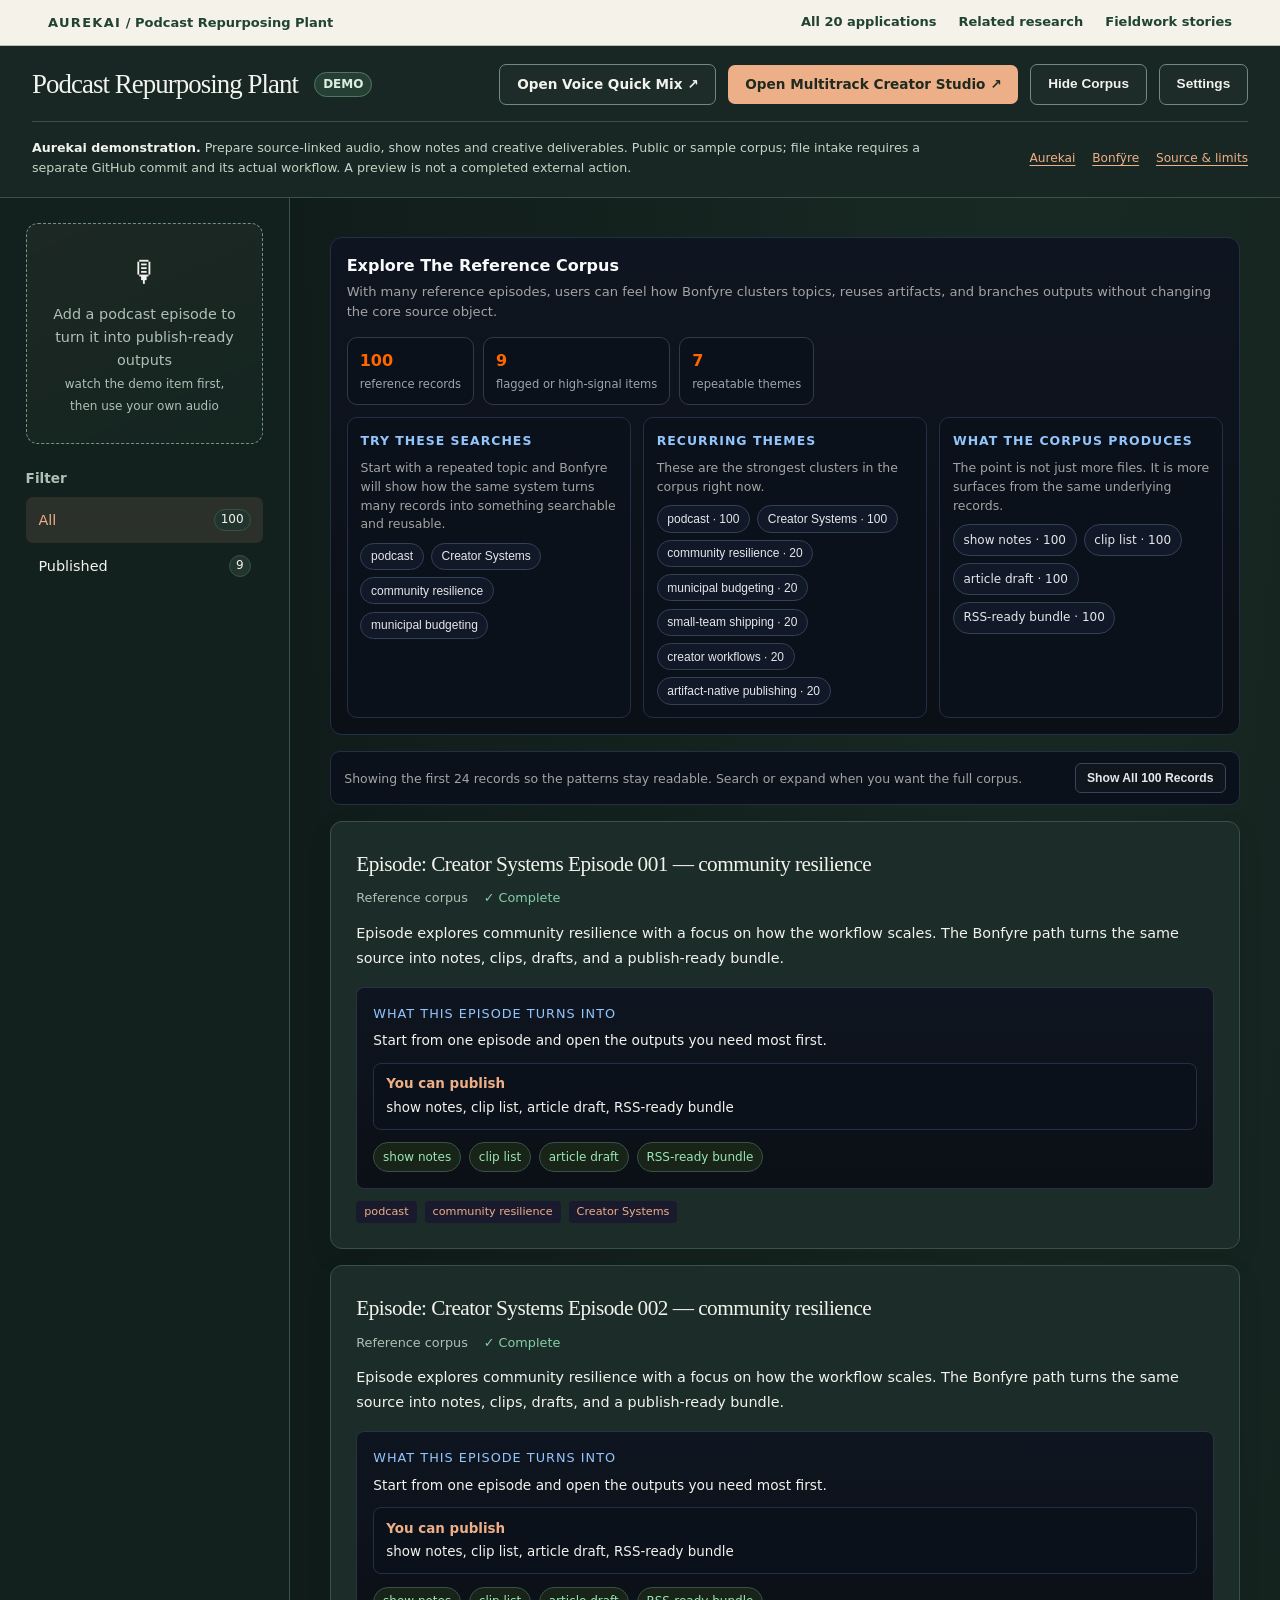
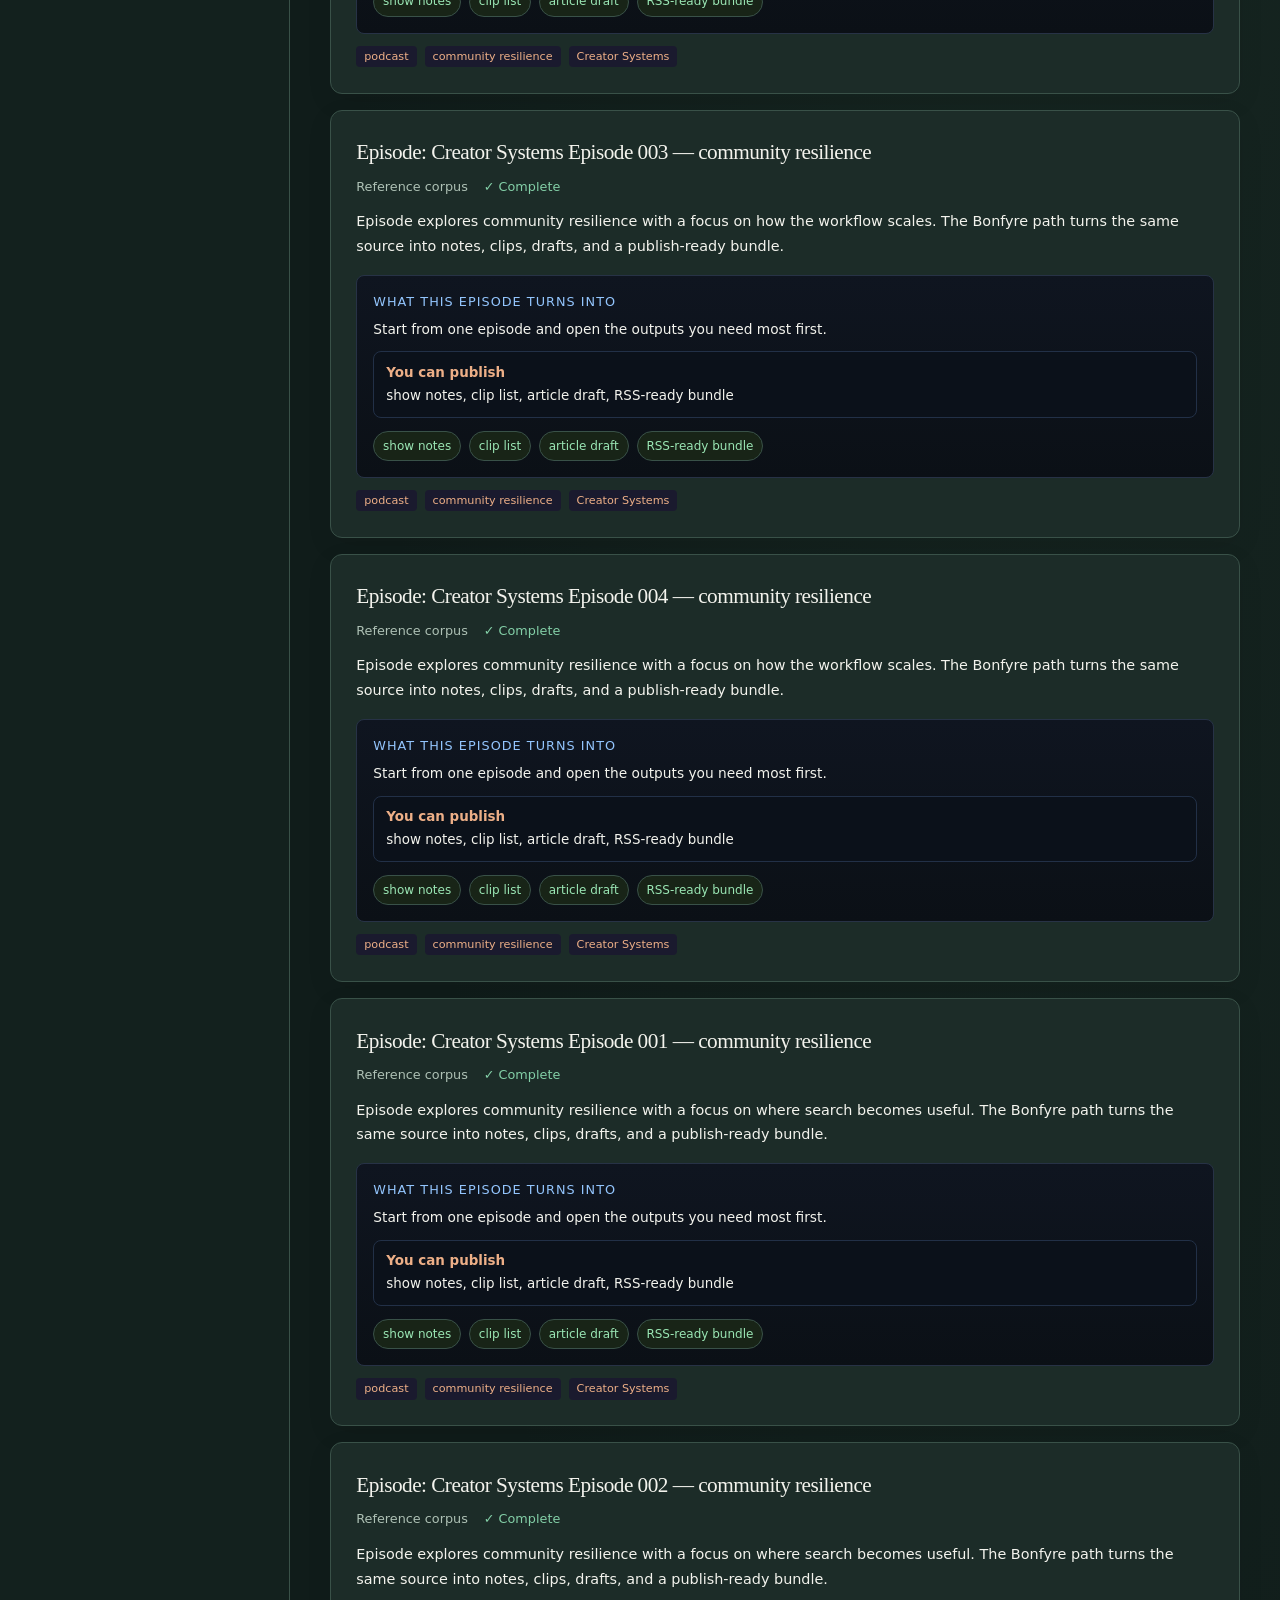
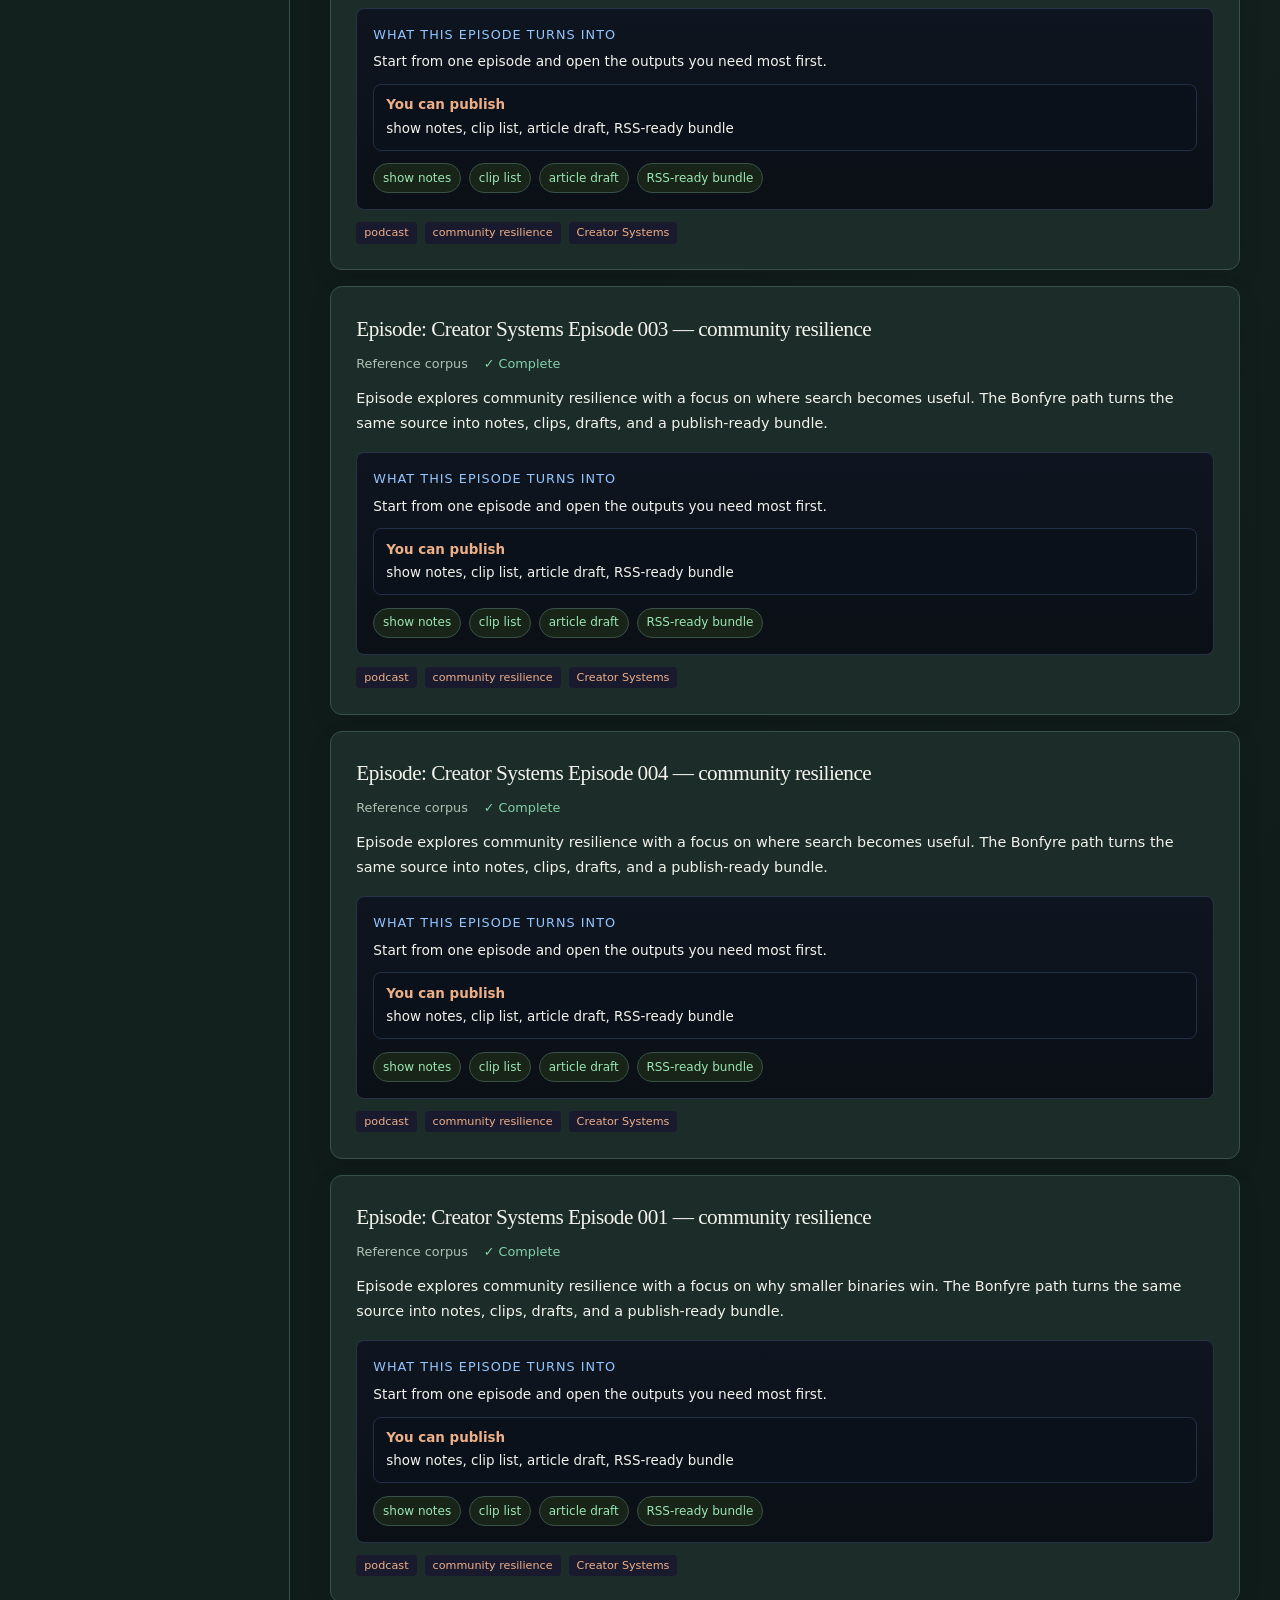
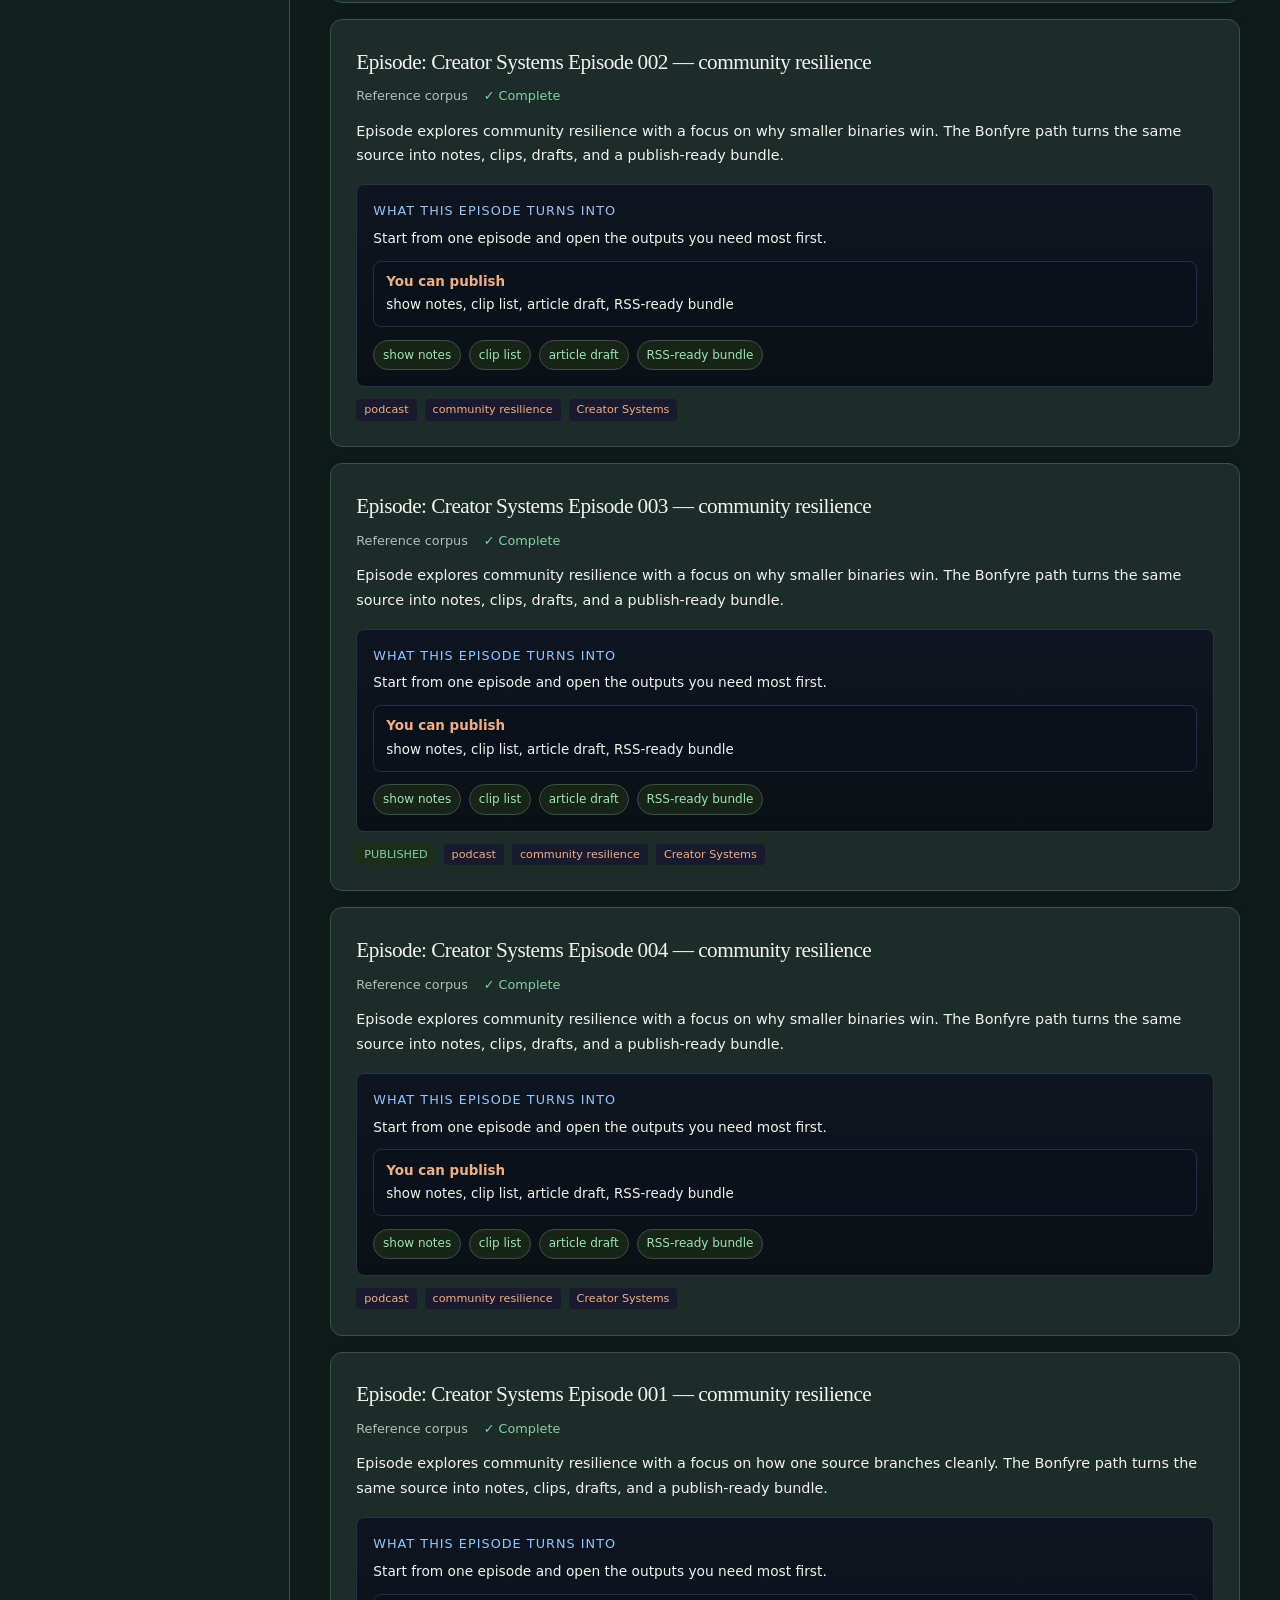
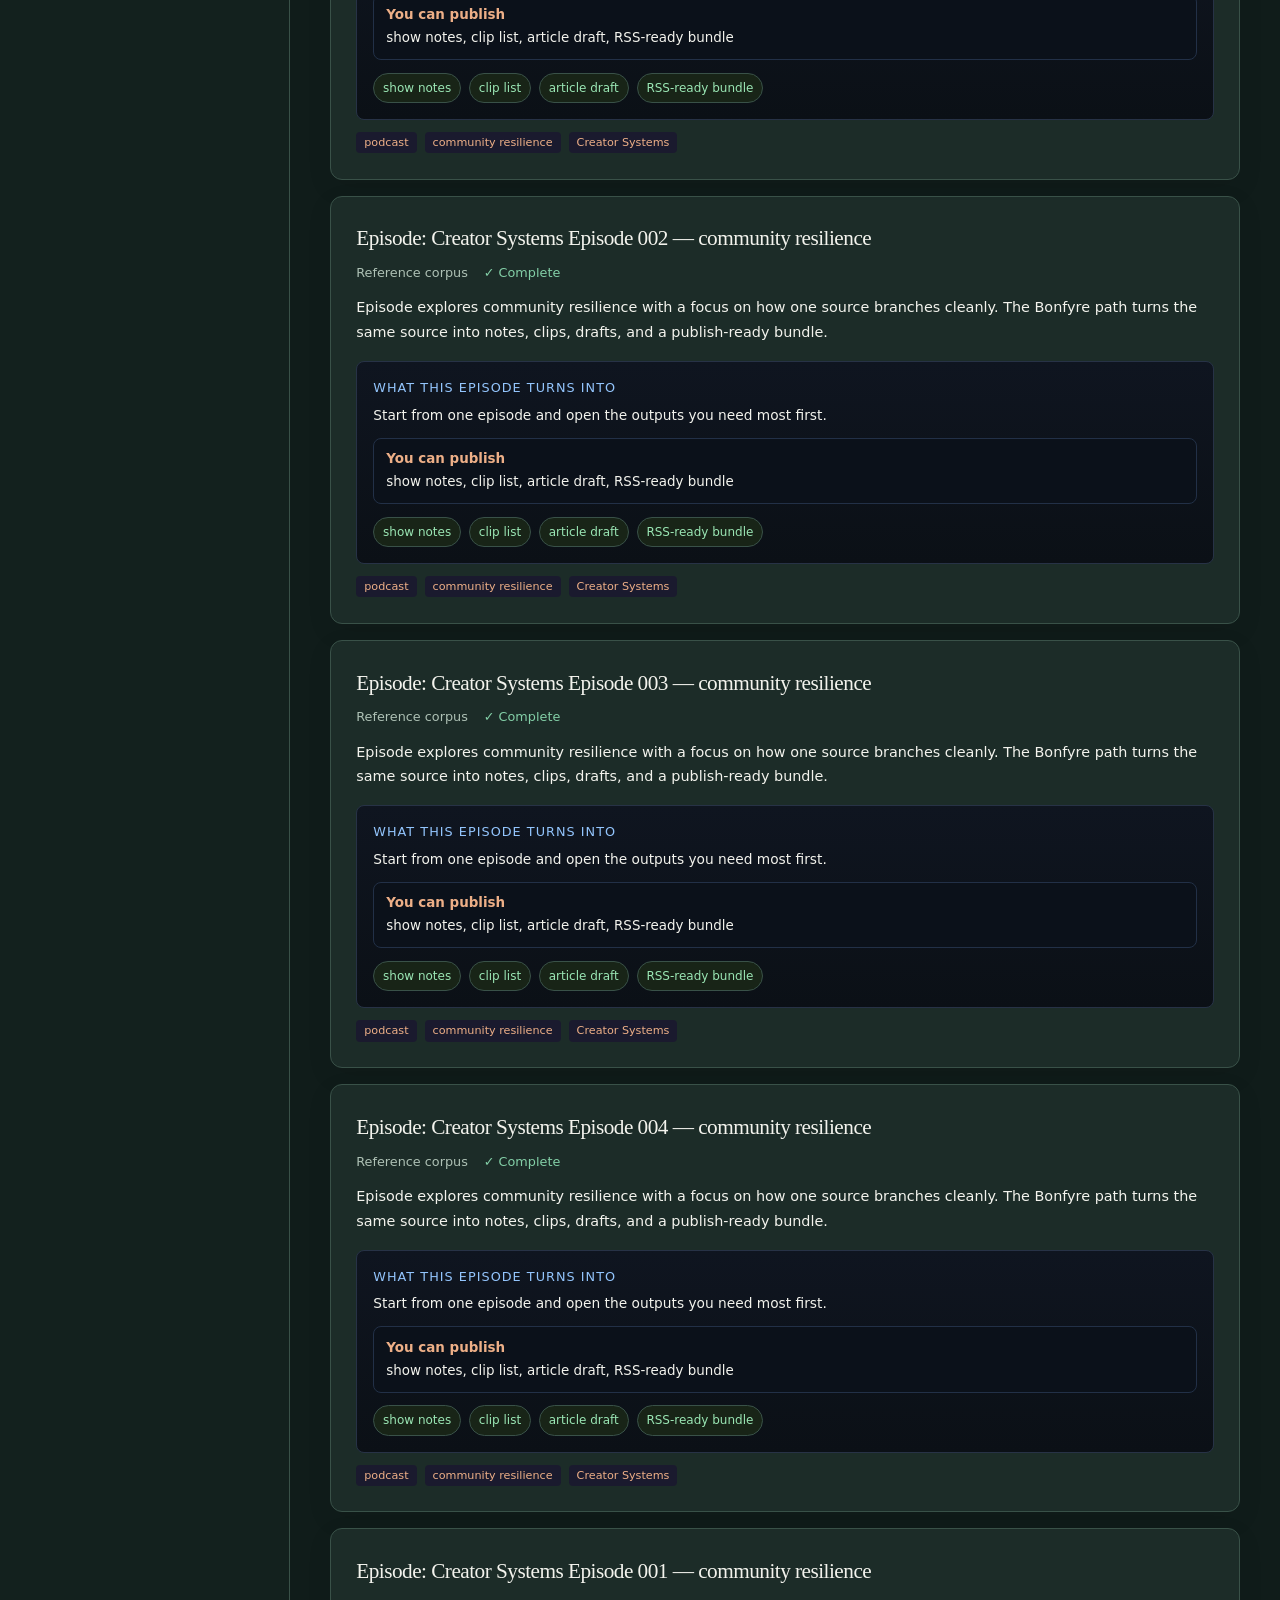
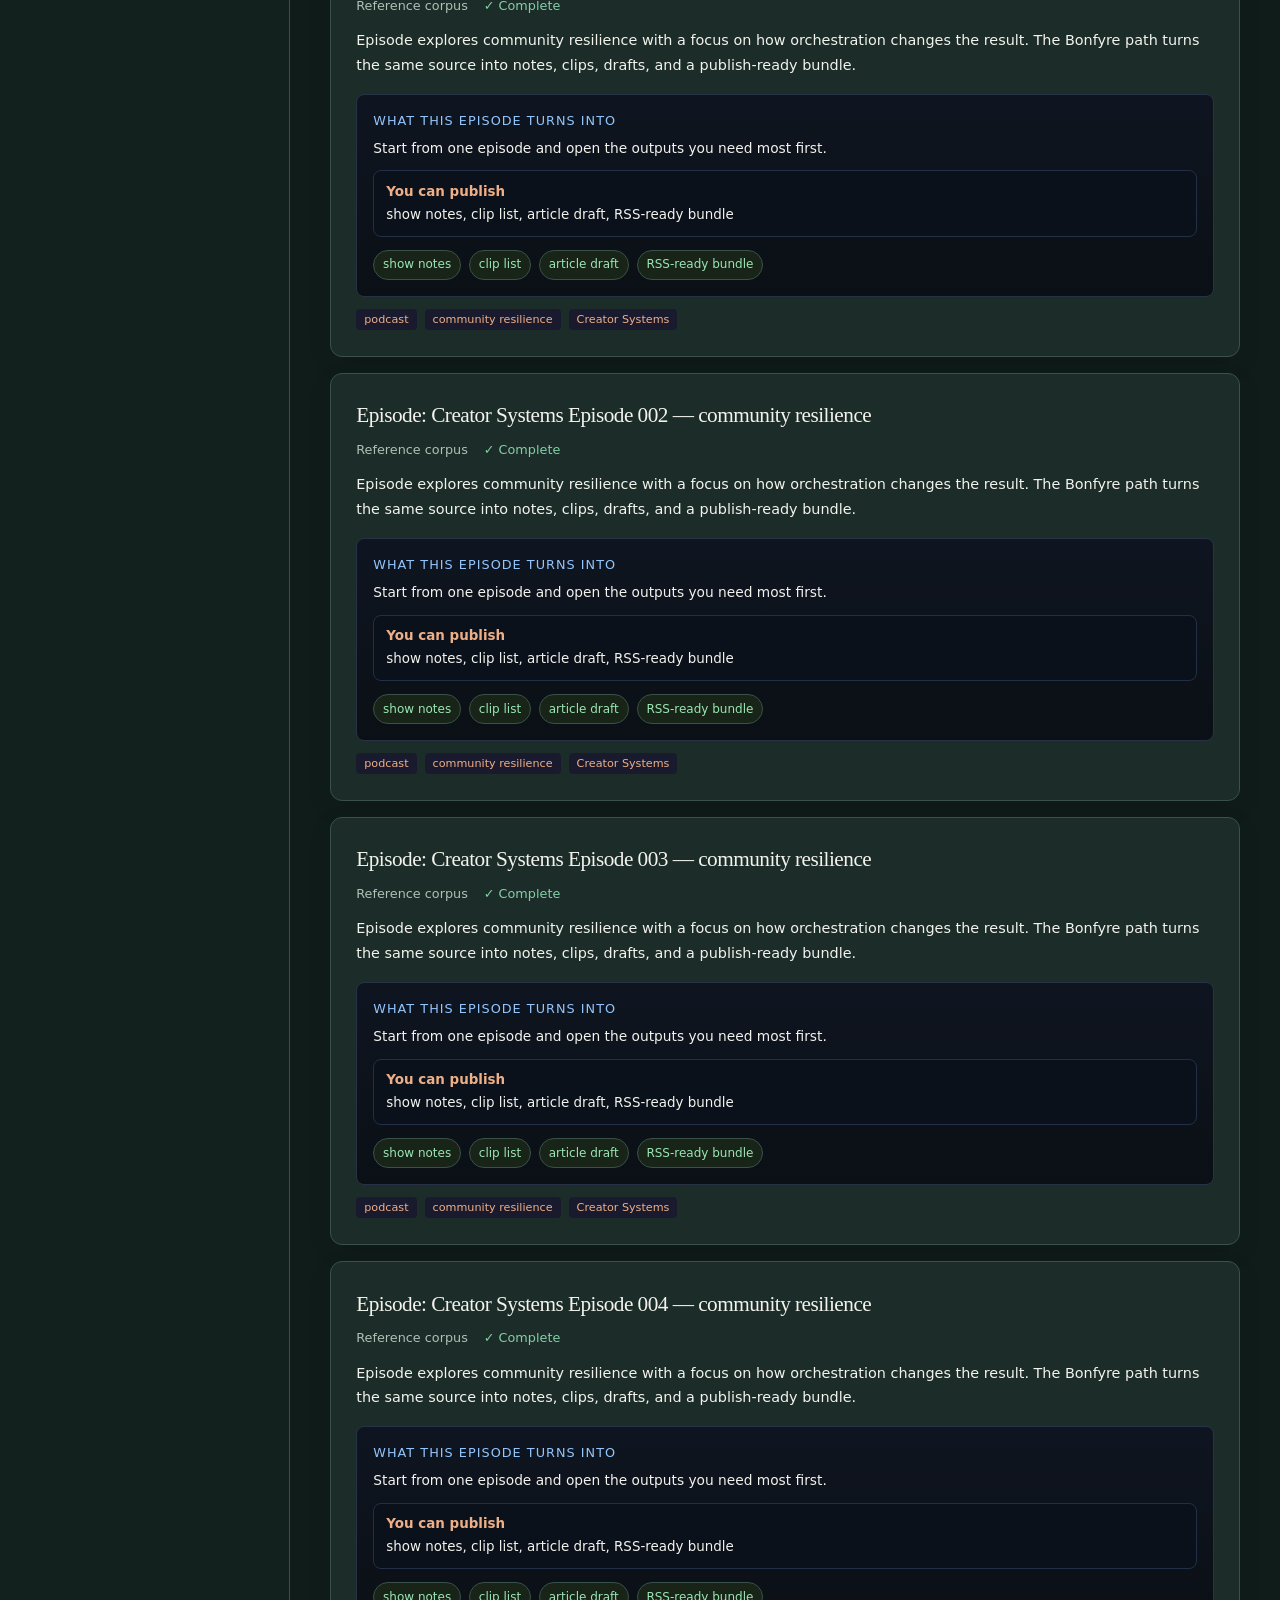
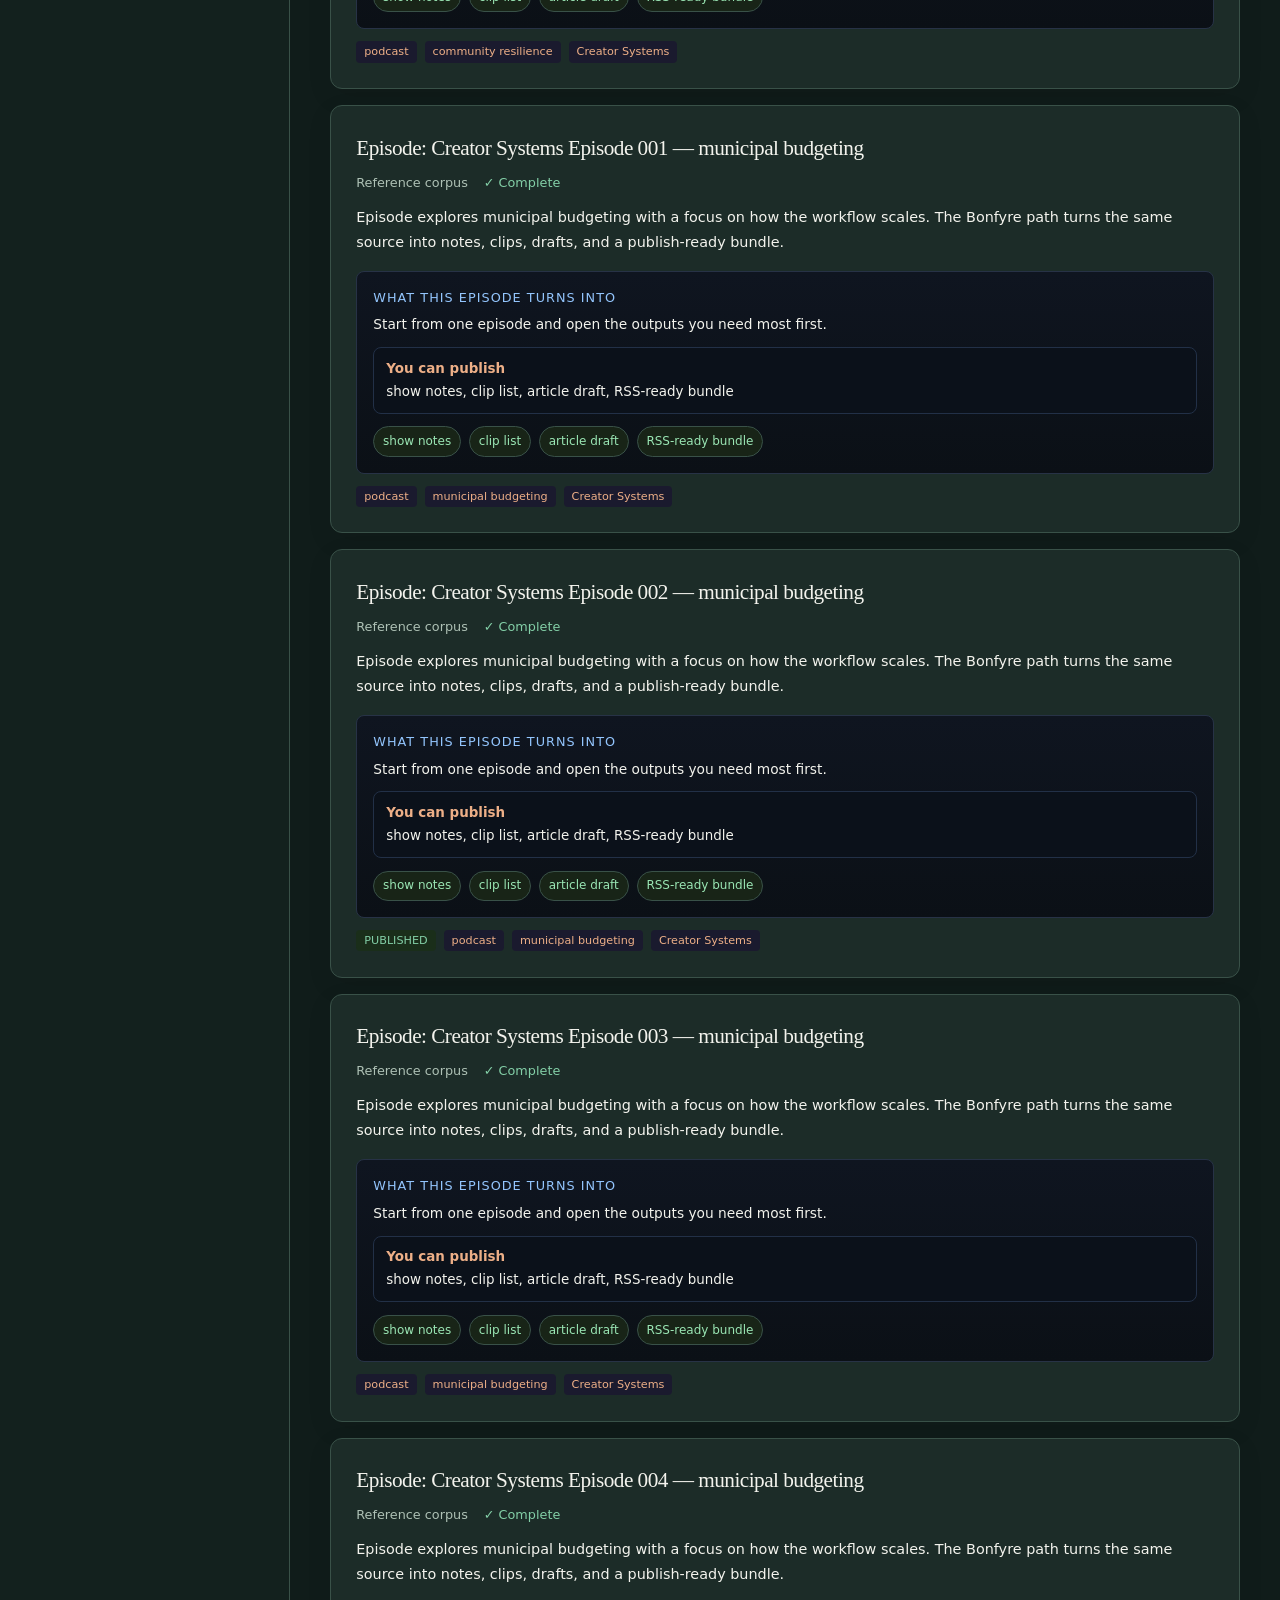
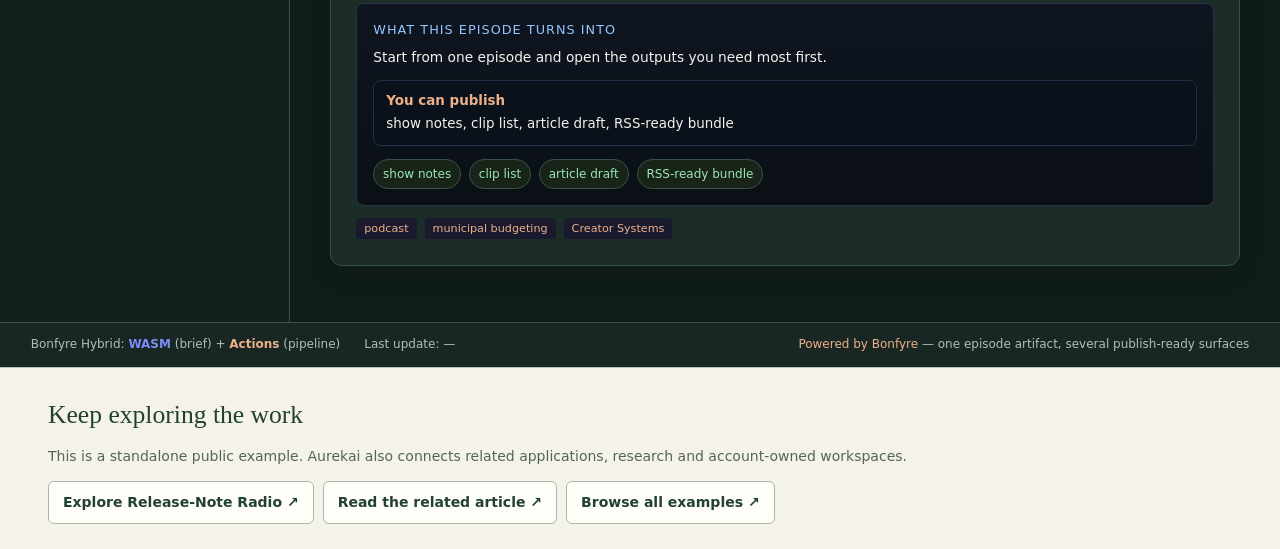
==== commit 637510a2: "site: replace generic calculator link with source-led Aurekai Fieldwork" ====
--- a/site/index.html
+++ b/site/index.html
@@ -141,7 +141,7 @@
 </style>
 </head>
 <body>
-<nav class="aurekai-network-nav" aria-label="Aurekai application network"><span><a href="https://nickgonzales76017.github.io/bonfyre/discover/"><strong>AUREKAI</strong></a> / Podcast Repurposing Plant</span><div><a href="https://nickgonzales76017.github.io/bonfyre/discover/">All 20 applications</a><a href="https://nickgonzales76017.github.io/bonfyre/blog/from-audio-to-something-people-can-use/">Related research</a><a href="https://nickgonzales76017.github.io/bonfyre/labs/">Research Lab</a></div></nav>
+<nav class="aurekai-network-nav" aria-label="Aurekai application network"><span><a href="https://nickgonzales76017.github.io/bonfyre/discover/"><strong>AUREKAI</strong></a> / Podcast Repurposing Plant</span><div><a href="https://nickgonzales76017.github.io/bonfyre/discover/">All 20 applications</a><a href="https://nickgonzales76017.github.io/bonfyre/blog/from-audio-to-something-people-can-use/">Related research</a><a href="https://nickgonzales76017.github.io/bonfyre/fieldwork/">Fieldwork stories</a></div></nav>
   <div class="app">
     <header>
       <h1>Podcast Repurposing Plant</h1>
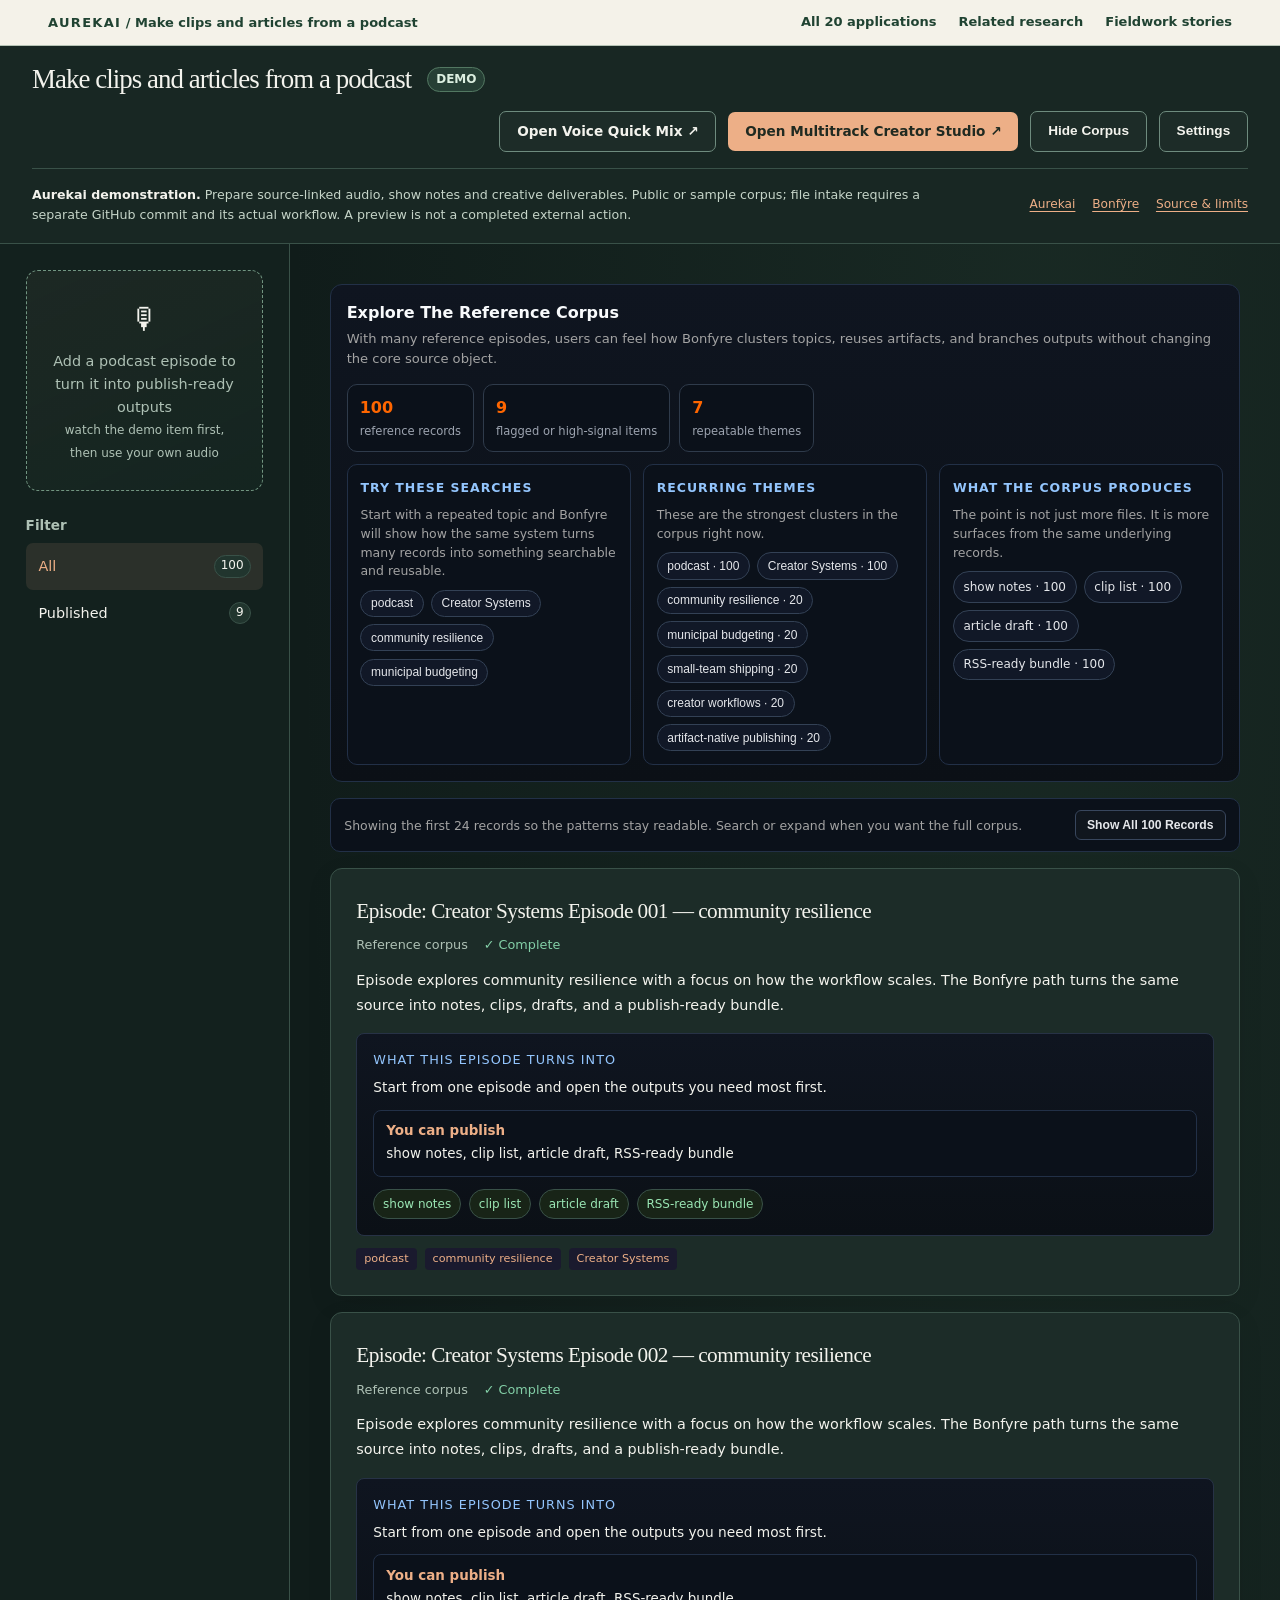
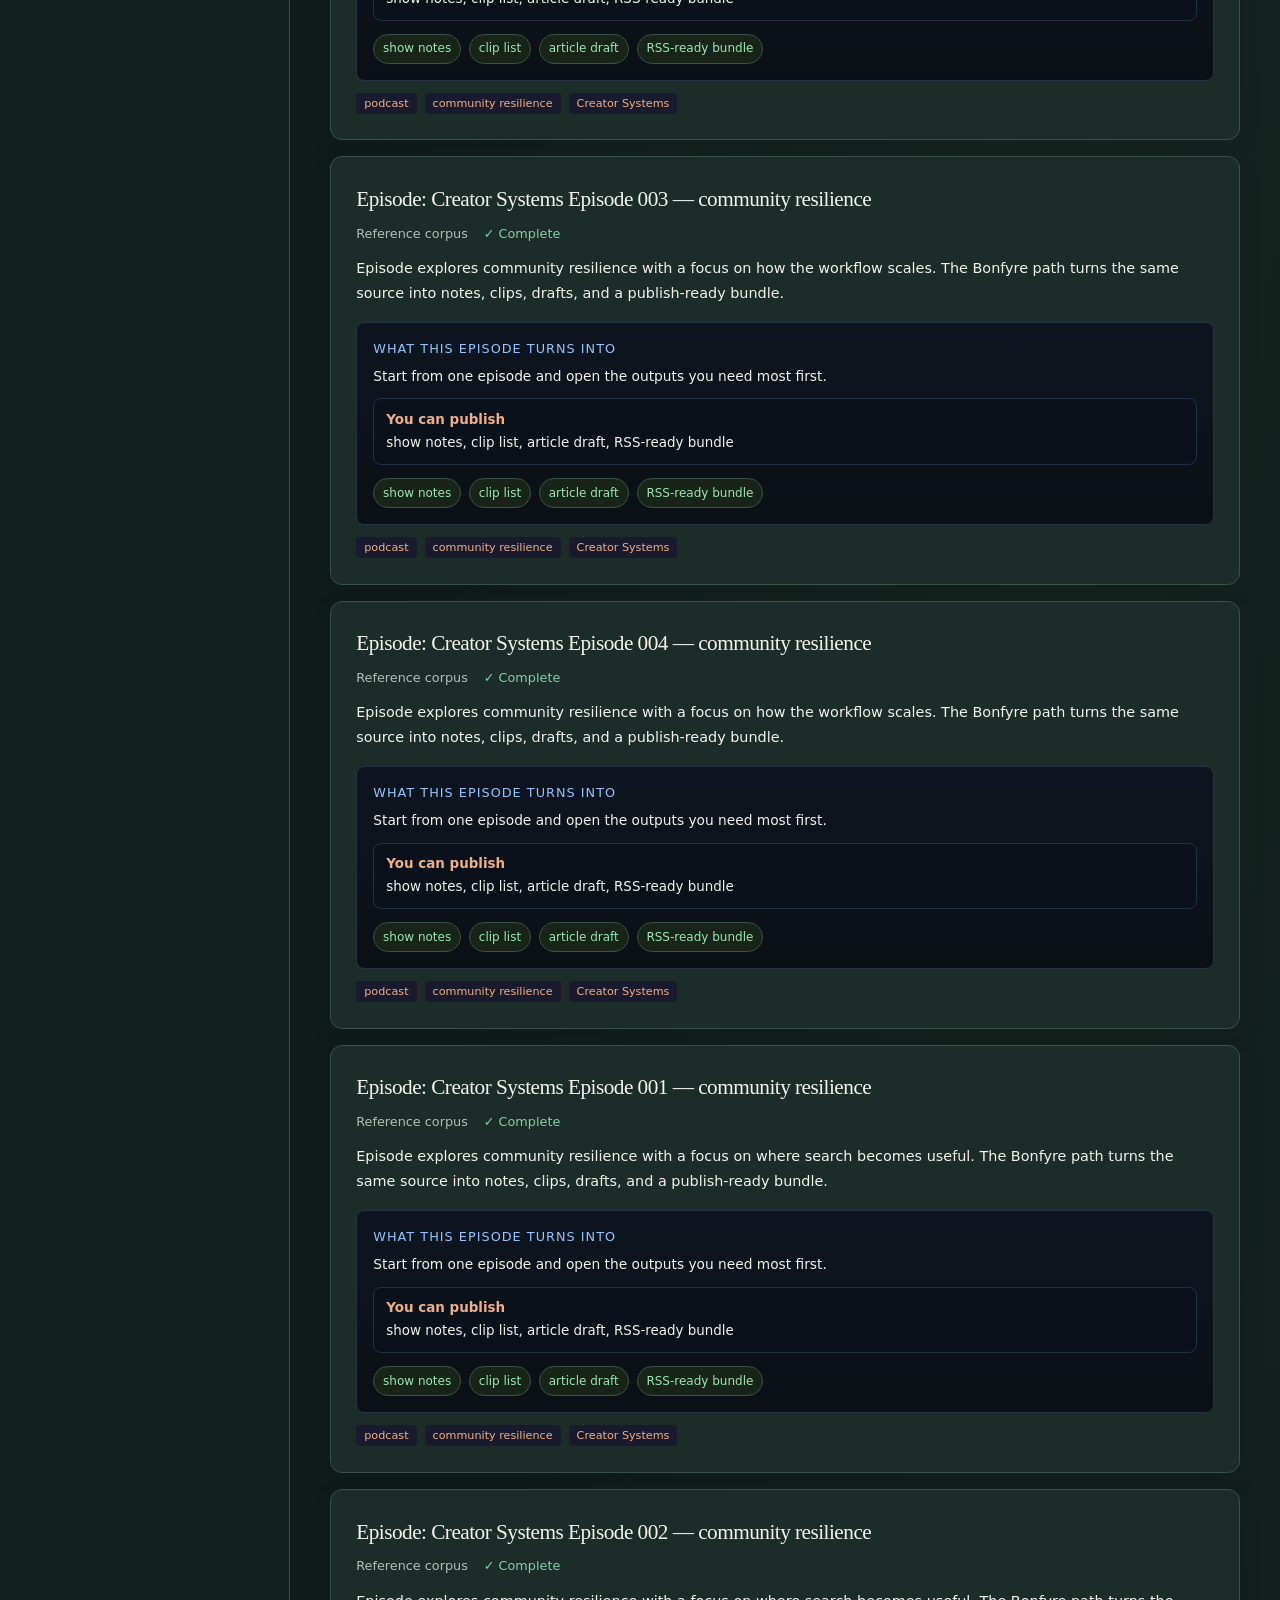
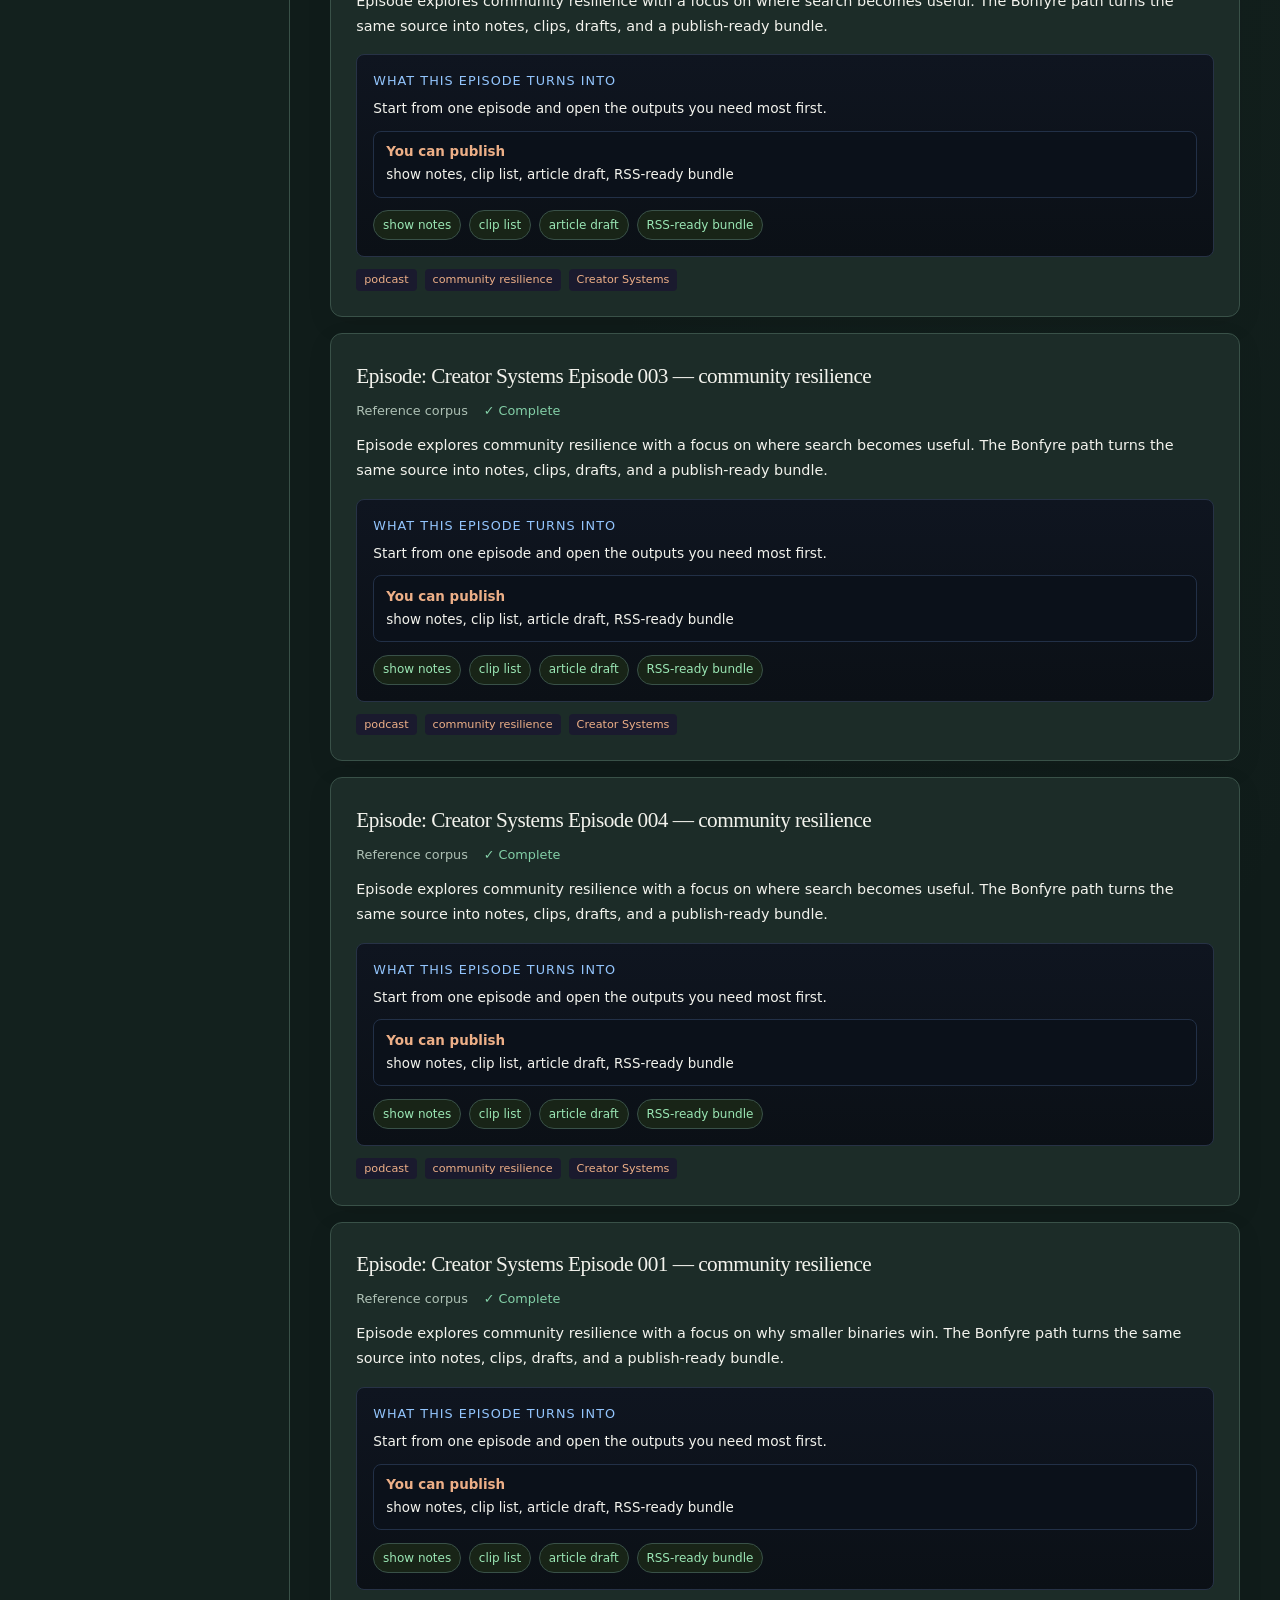
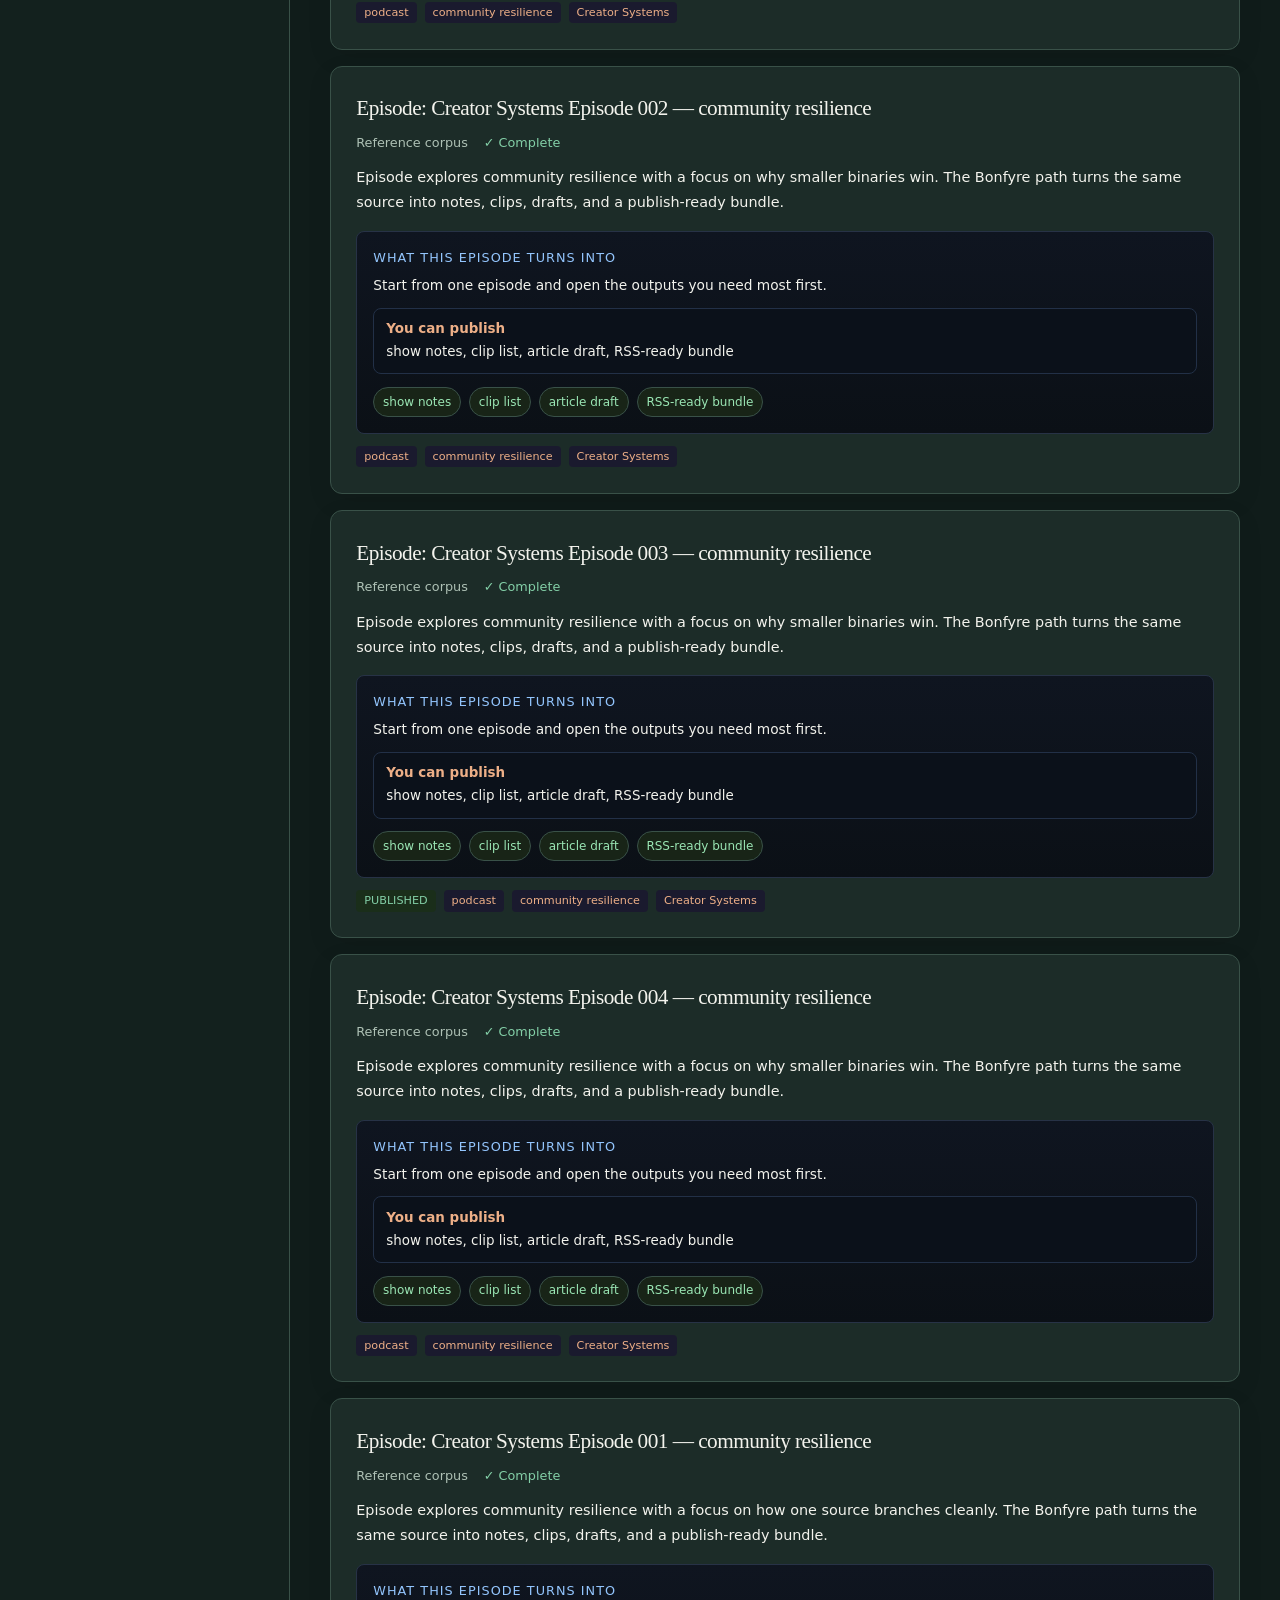
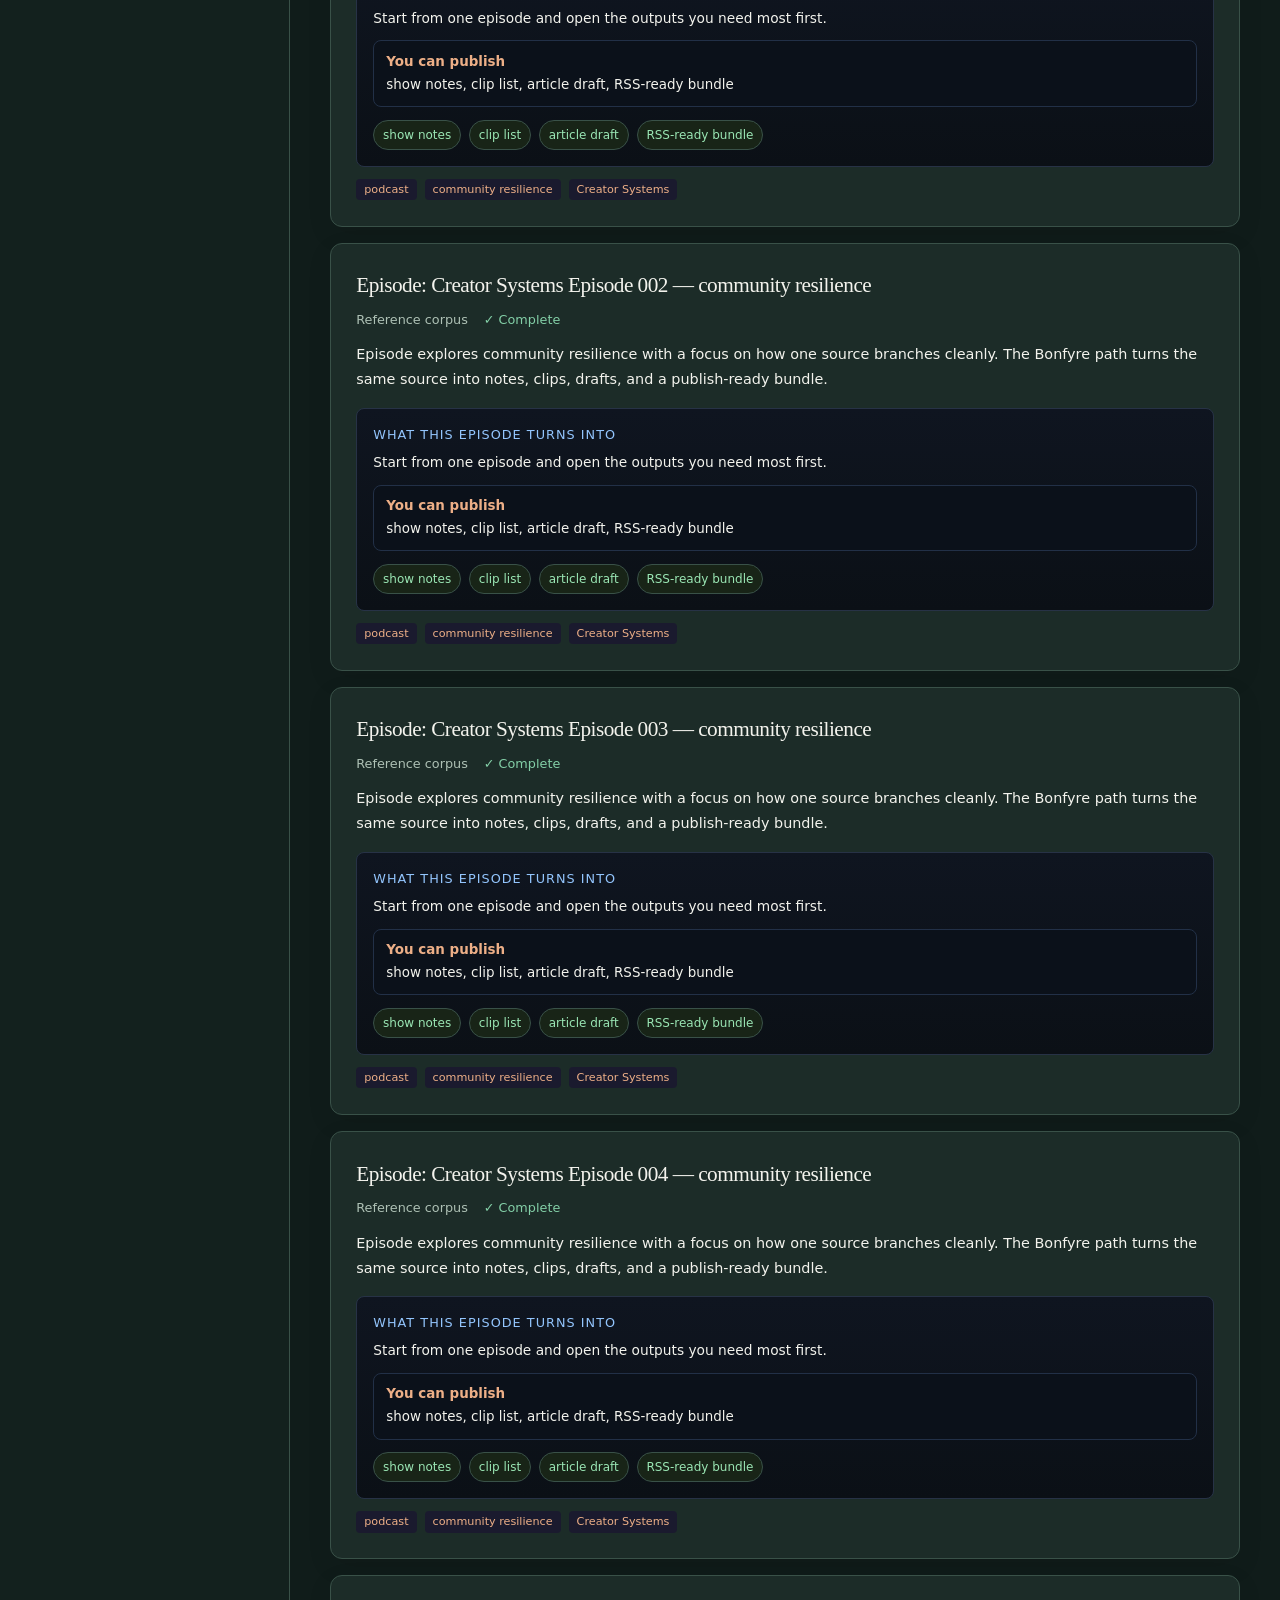
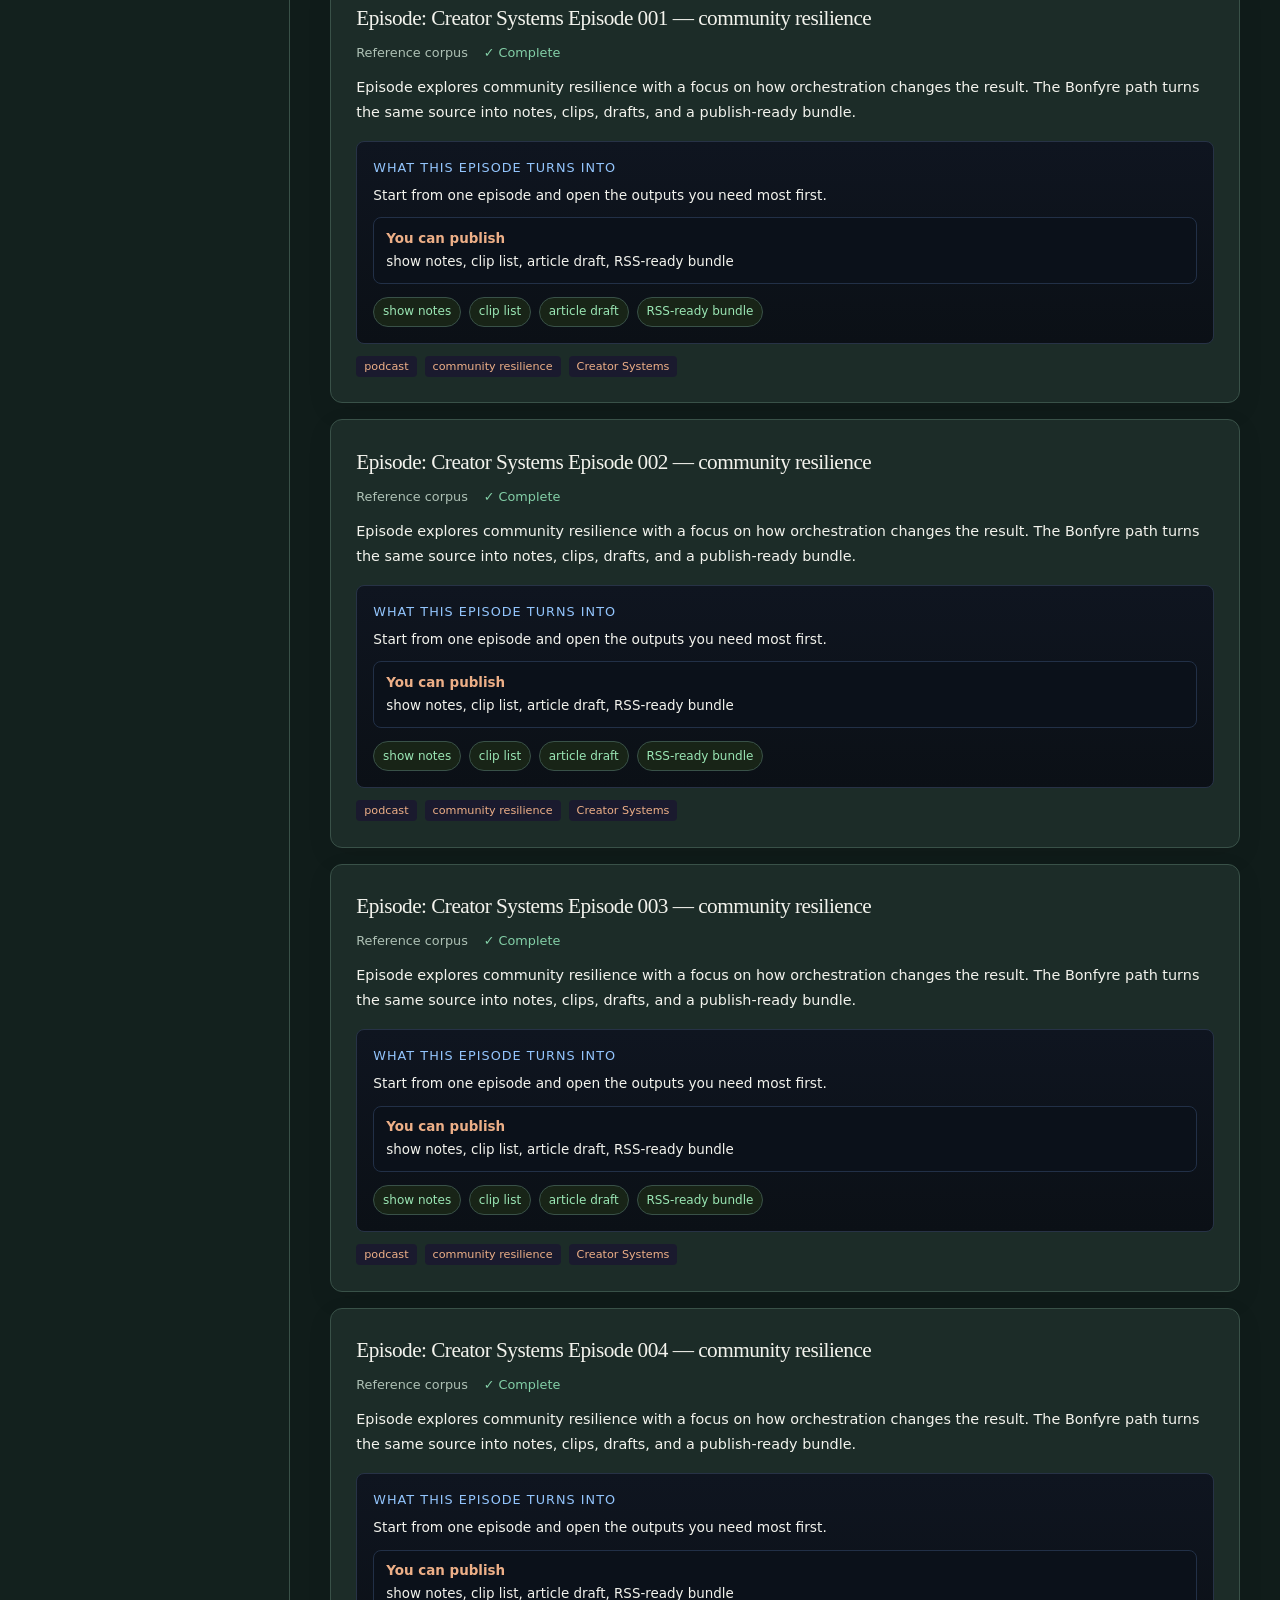
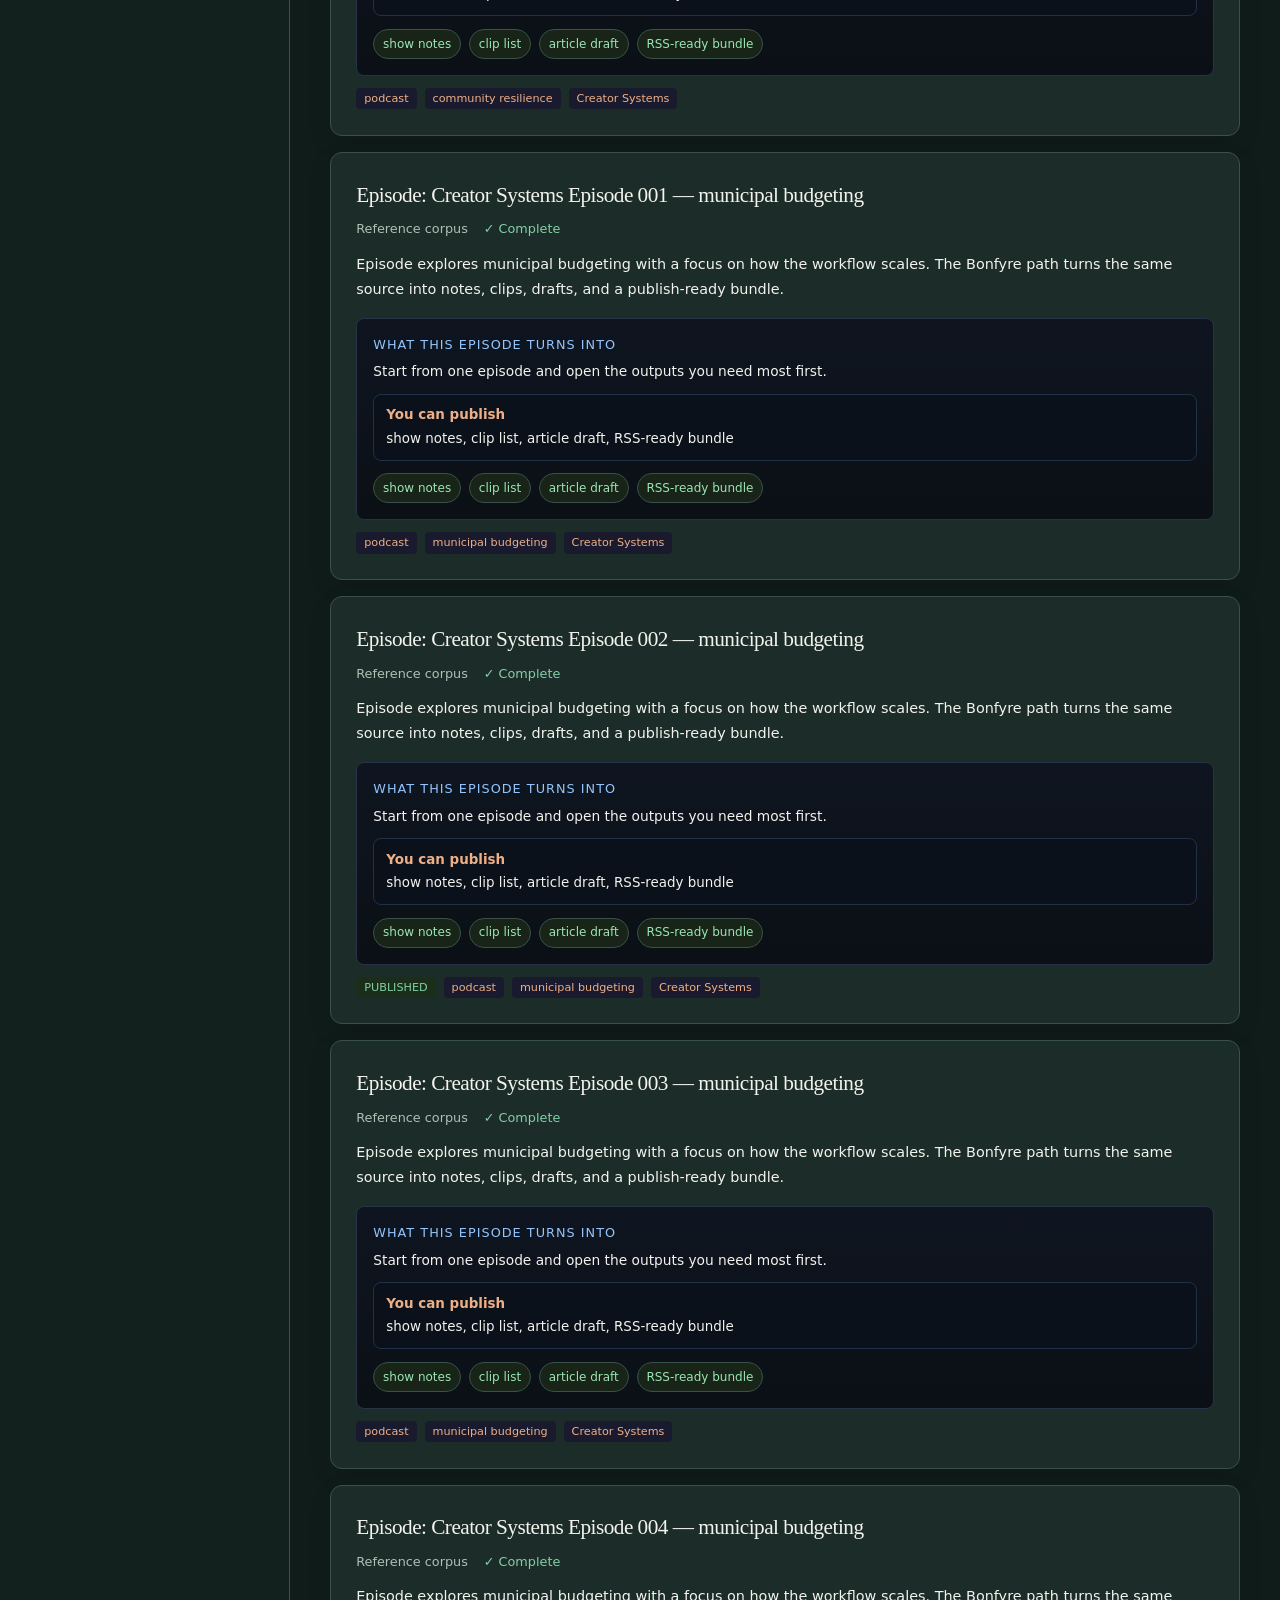
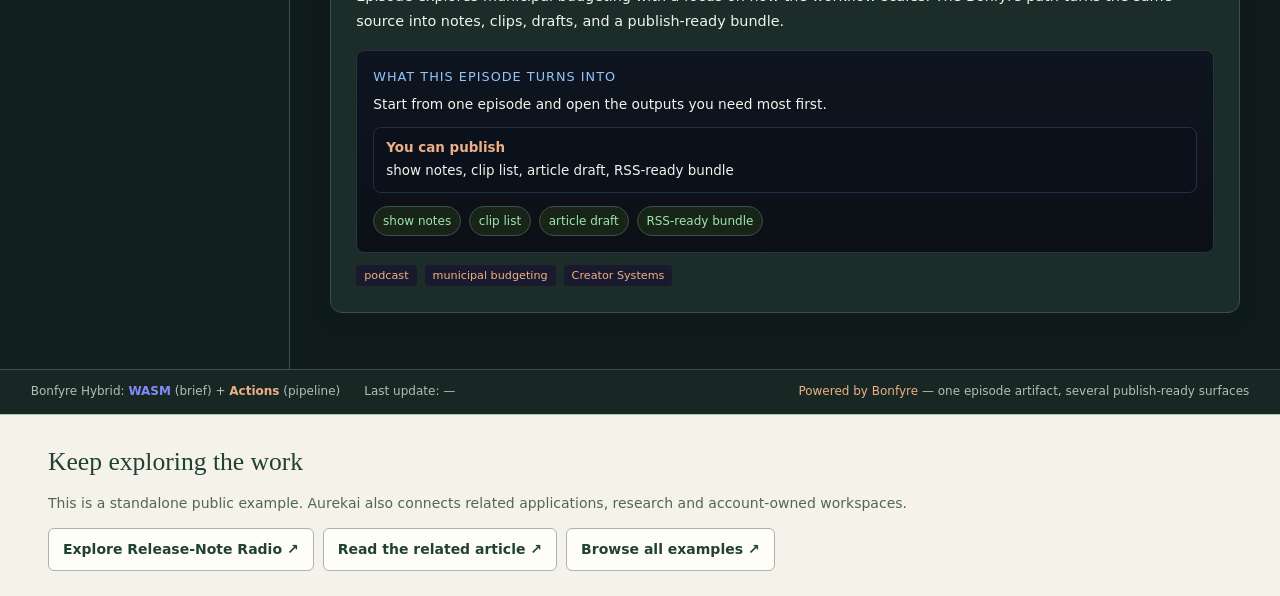
==== commit 647937b9: "Make demo homepage name describe what visitors can do" ====
--- a/site/index.html
+++ b/site/index.html
@@ -3,7 +3,7 @@
 <head>
   <meta charset="utf-8">
   <meta name="viewport" content="width=device-width,initial-scale=1">
-  <title>Podcast Repurposing Plant</title>
+  <title>Make clips and articles from a podcast</title>
   <style>
     :root {
       --bg: #0a0a0a; --fg: #e0e0e0; --accent: #ff6600;
@@ -141,10 +141,10 @@
 </style>
 </head>
 <body>
-<nav class="aurekai-network-nav" aria-label="Aurekai application network"><span><a href="https://nickgonzales76017.github.io/bonfyre/discover/"><strong>AUREKAI</strong></a> / Podcast Repurposing Plant</span><div><a href="https://nickgonzales76017.github.io/bonfyre/discover/">All 20 applications</a><a href="https://nickgonzales76017.github.io/bonfyre/blog/from-audio-to-something-people-can-use/">Related research</a><a href="https://nickgonzales76017.github.io/bonfyre/fieldwork/">Fieldwork stories</a></div></nav>
+<nav class="aurekai-network-nav" aria-label="Aurekai application network"><span><a href="https://nickgonzales76017.github.io/bonfyre/discover/"><strong>AUREKAI</strong></a> / Make clips and articles from a podcast</span><div><a href="https://nickgonzales76017.github.io/bonfyre/discover/">All 20 applications</a><a href="https://nickgonzales76017.github.io/bonfyre/blog/from-audio-to-something-people-can-use/">Related research</a><a href="https://nickgonzales76017.github.io/bonfyre/fieldwork/">Fieldwork stories</a></div></nav>
   <div class="app">
     <header>
-      <h1>Podcast Repurposing Plant</h1>
+      <h1>Make clips and articles from a podcast</h1>
       <span class="badge badge-demo" id="statusBadge">DEMO</span>
       <div class="header-right">
         <a href="studio/quick/" class="btn btn-ghost" style="display:inline-flex;align-items:center;text-decoration:none;white-space:nowrap">Open Voice Quick Mix ↗</a>
@@ -301,7 +301,7 @@
         items = BonfyreGitHubIntake.upsertItem(items, item);
         localStorage.setItem(ITEMS_KEY, JSON.stringify(items));
         renderBoard();
-        showWasmPreview('GitHub-native launch ready.\n\n1. Download the intake-ready copy.\n2. Upload it in the repo input folder using GitHub web UI.\n3. Commit on the configured branch.\n\nPodcast Repurposing Plant will poll the public artifact outputs after that commit lands.');
+        showWasmPreview('GitHub-native launch ready.\n\n1. Download the intake-ready copy.\n2. Upload it in the repo input folder using GitHub web UI.\n3. Commit on the configured branch.\n\nThis page will check the public artifact outputs after that commit lands.');
       } catch (err) { console.error('Intake preparation failed:', err); alert('Intake preparation failed: ' + err.message); hidePipeline(); }
     }
     async function githubGetFile(path) {
